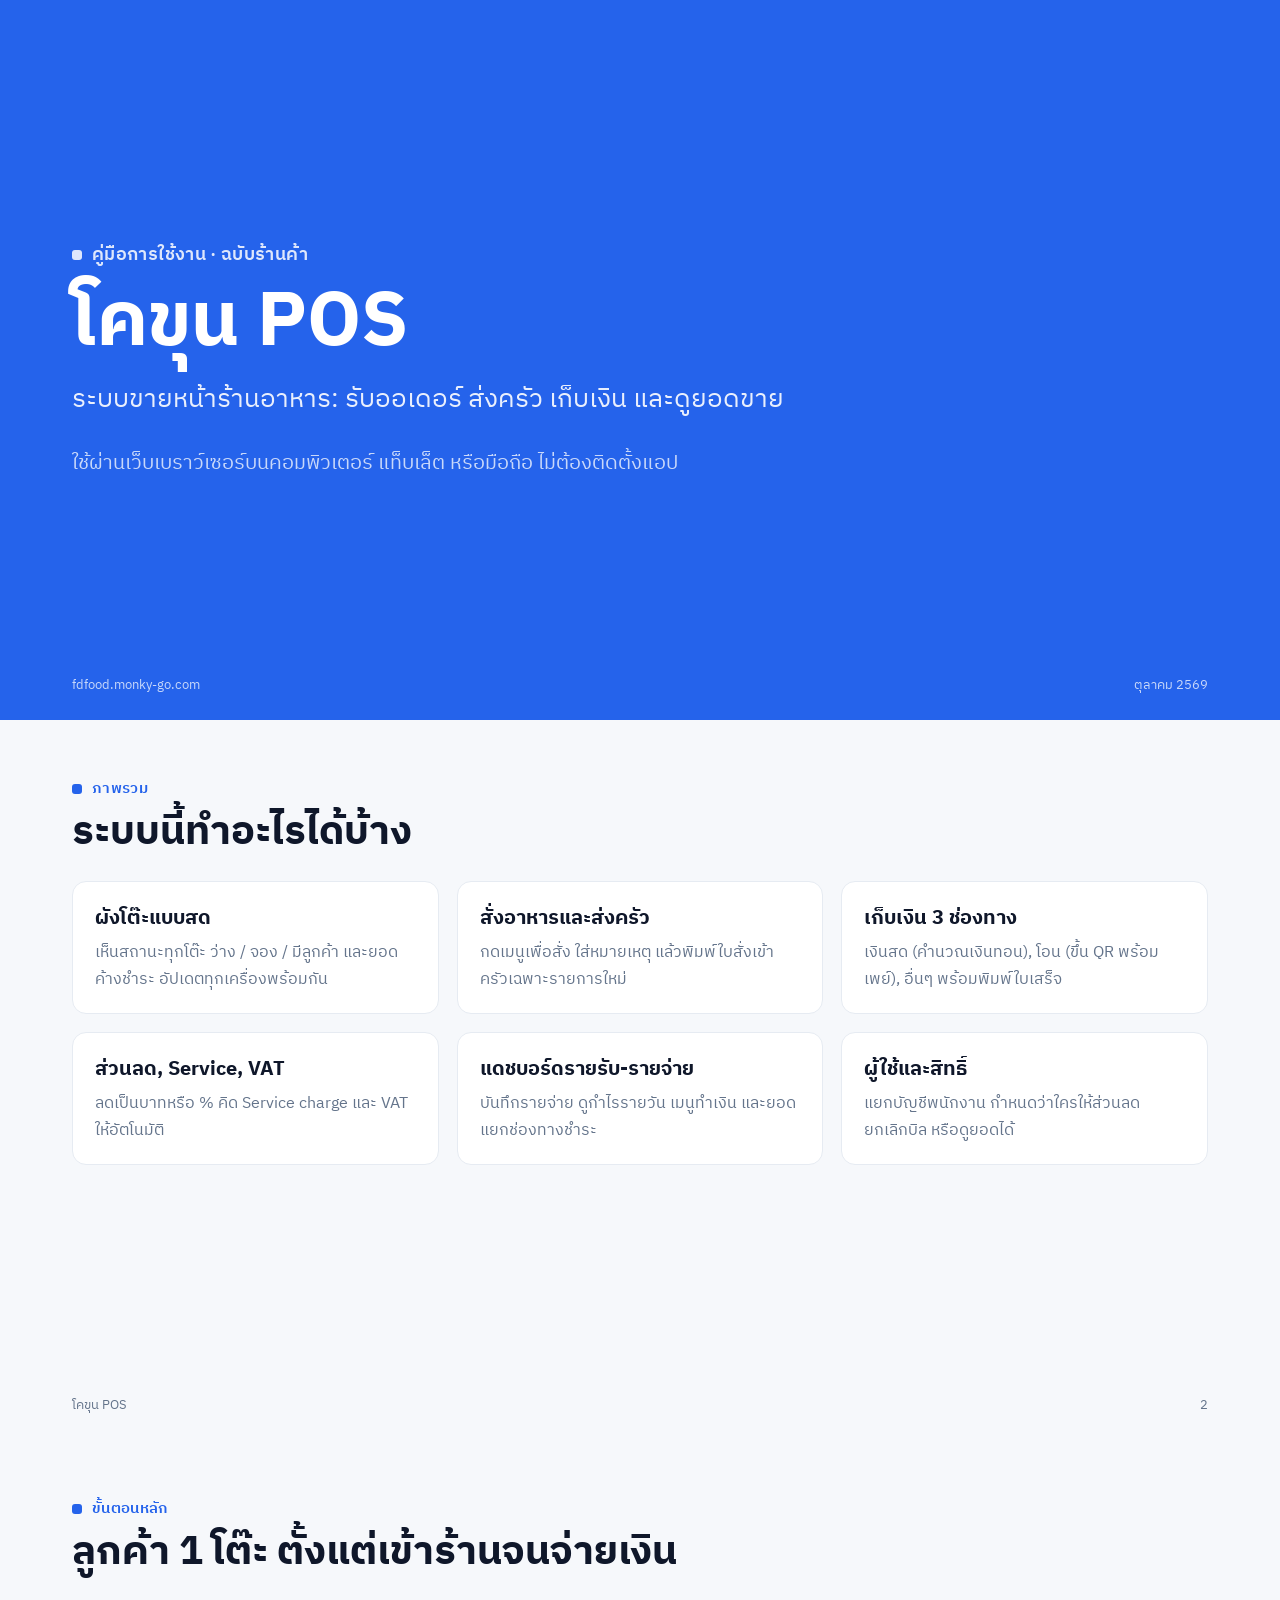
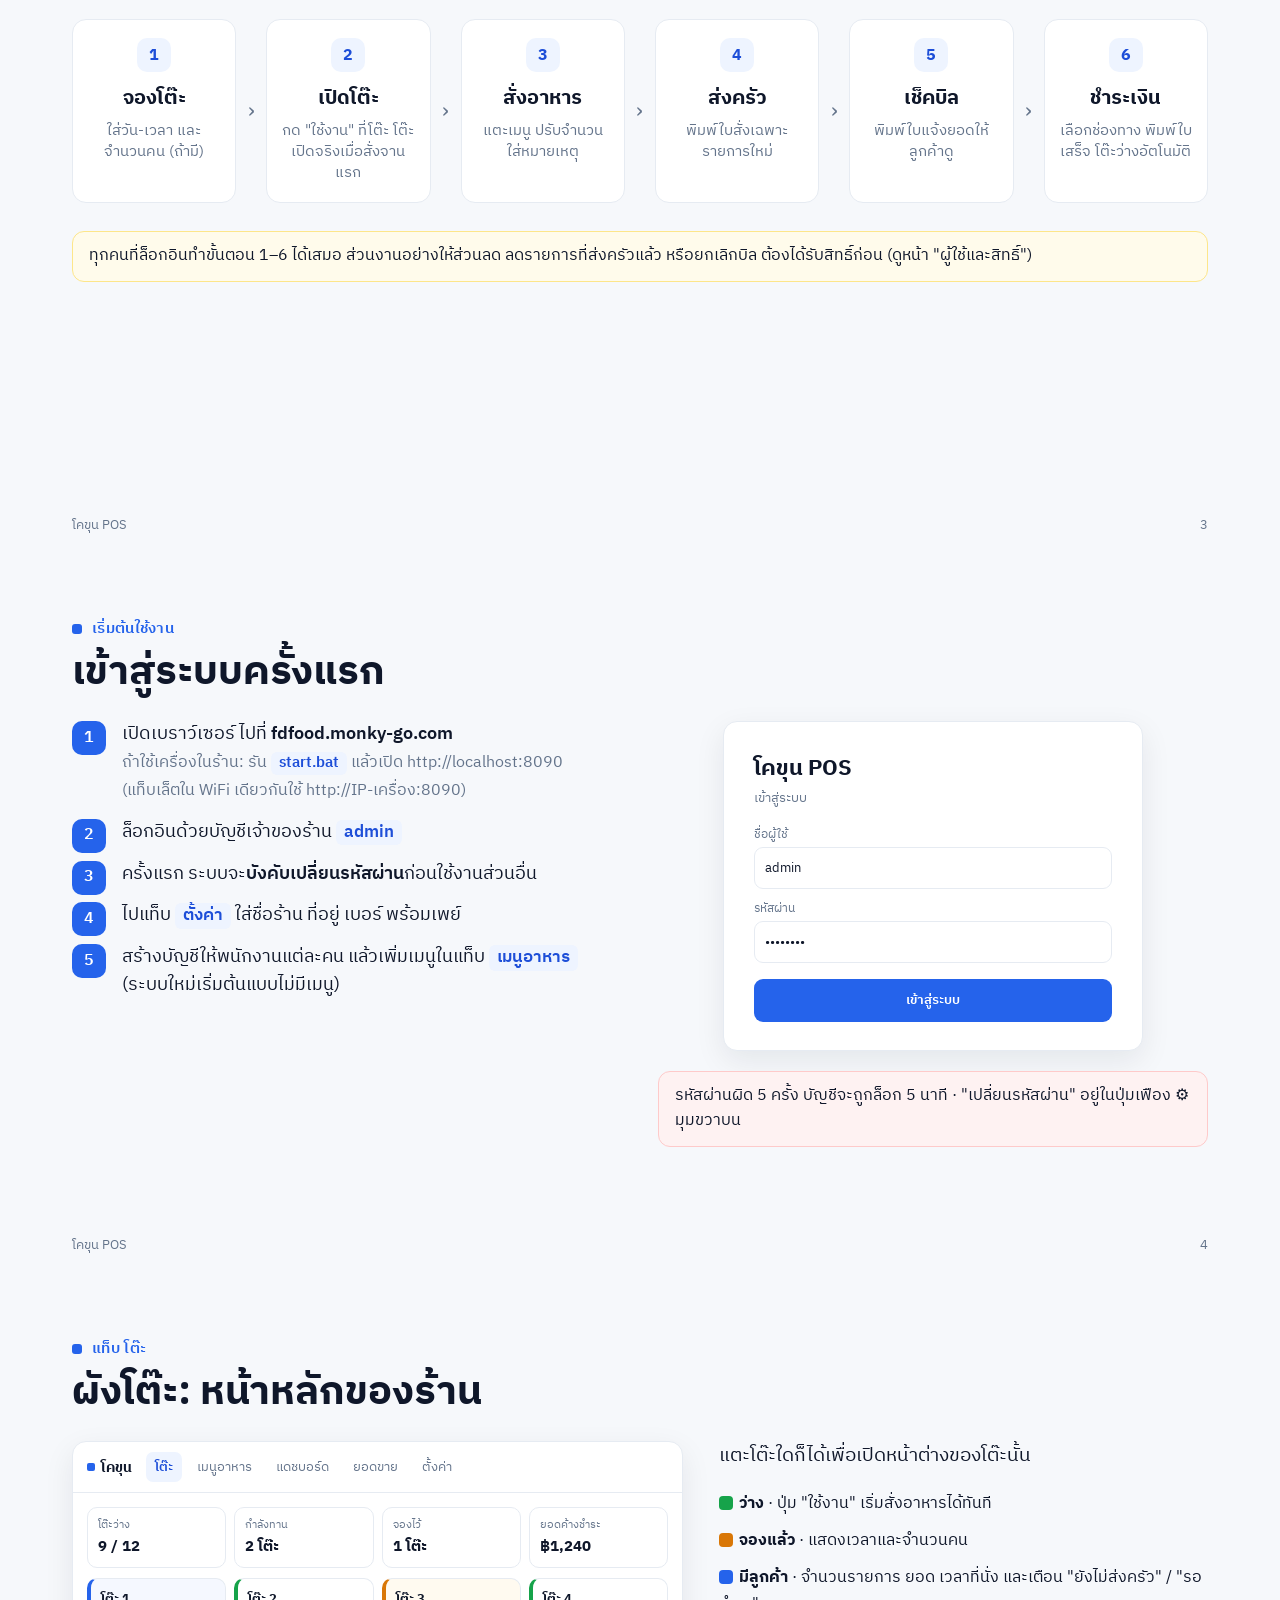
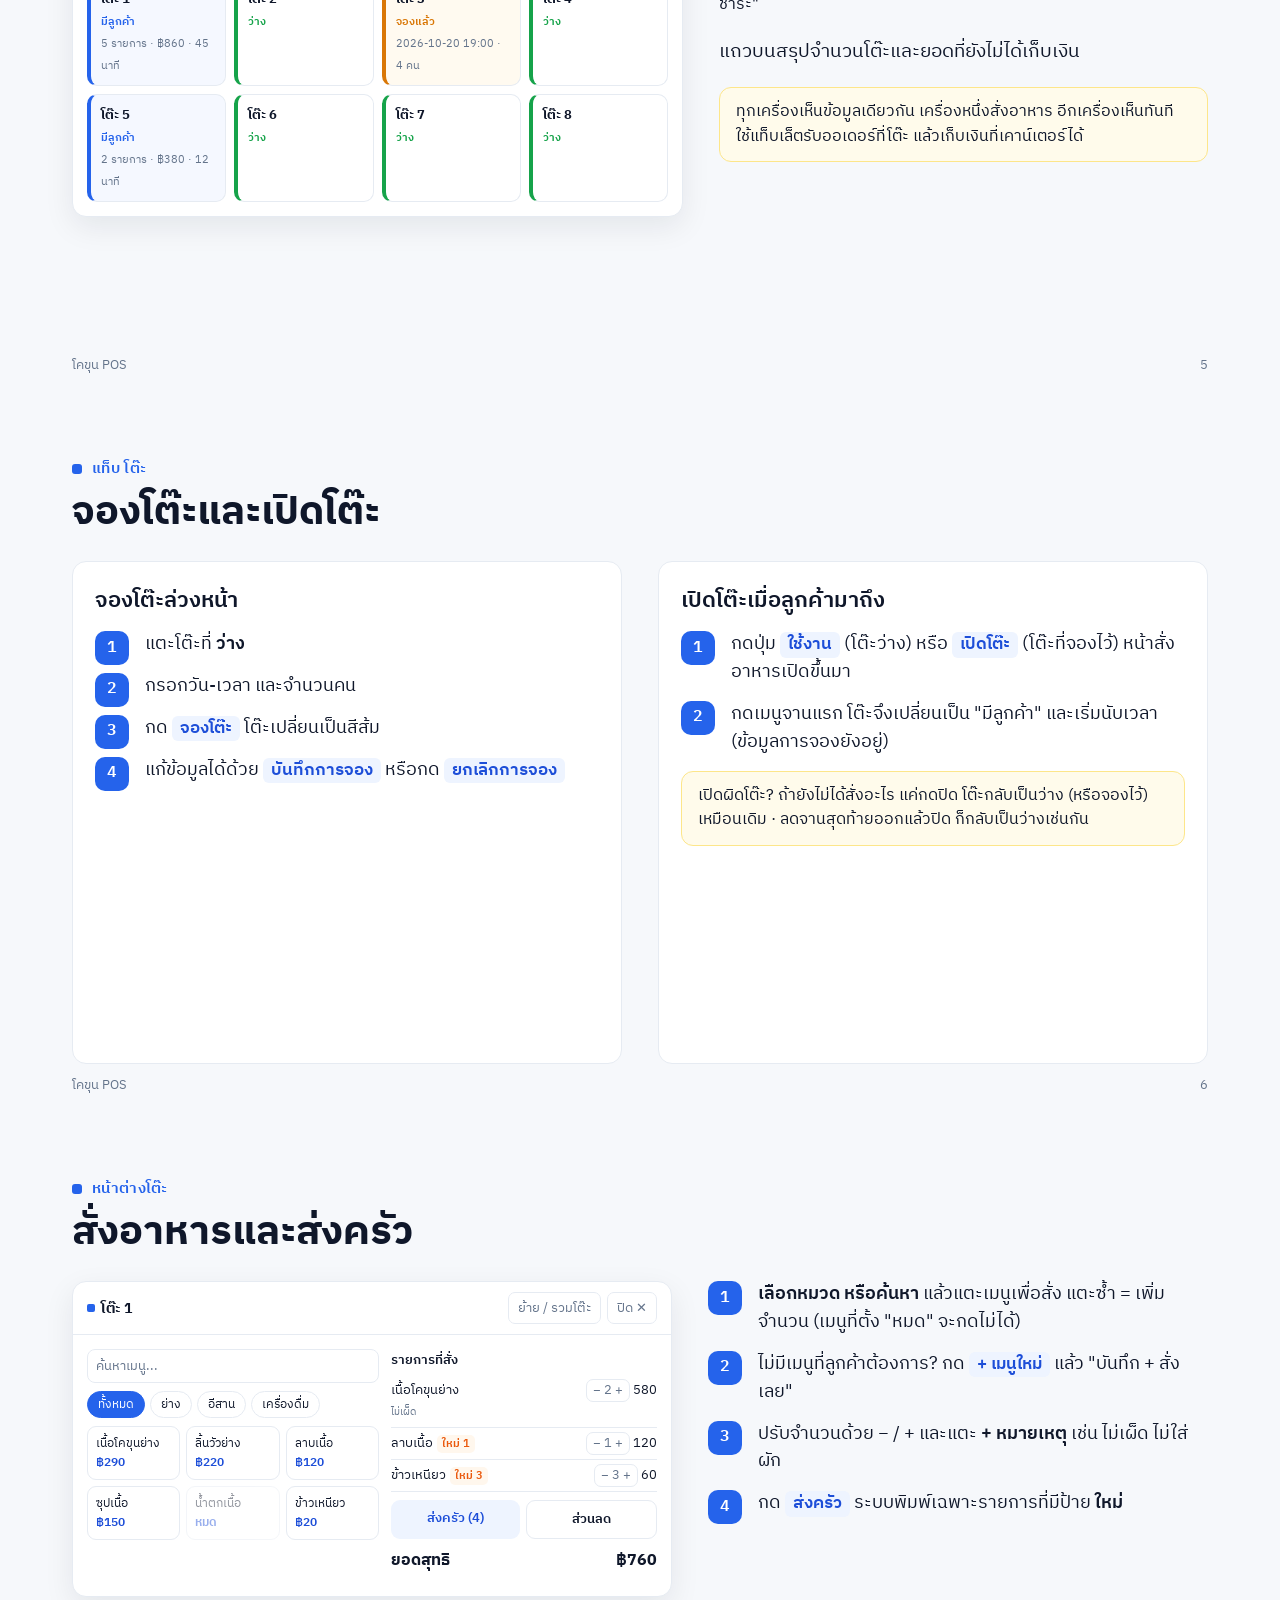
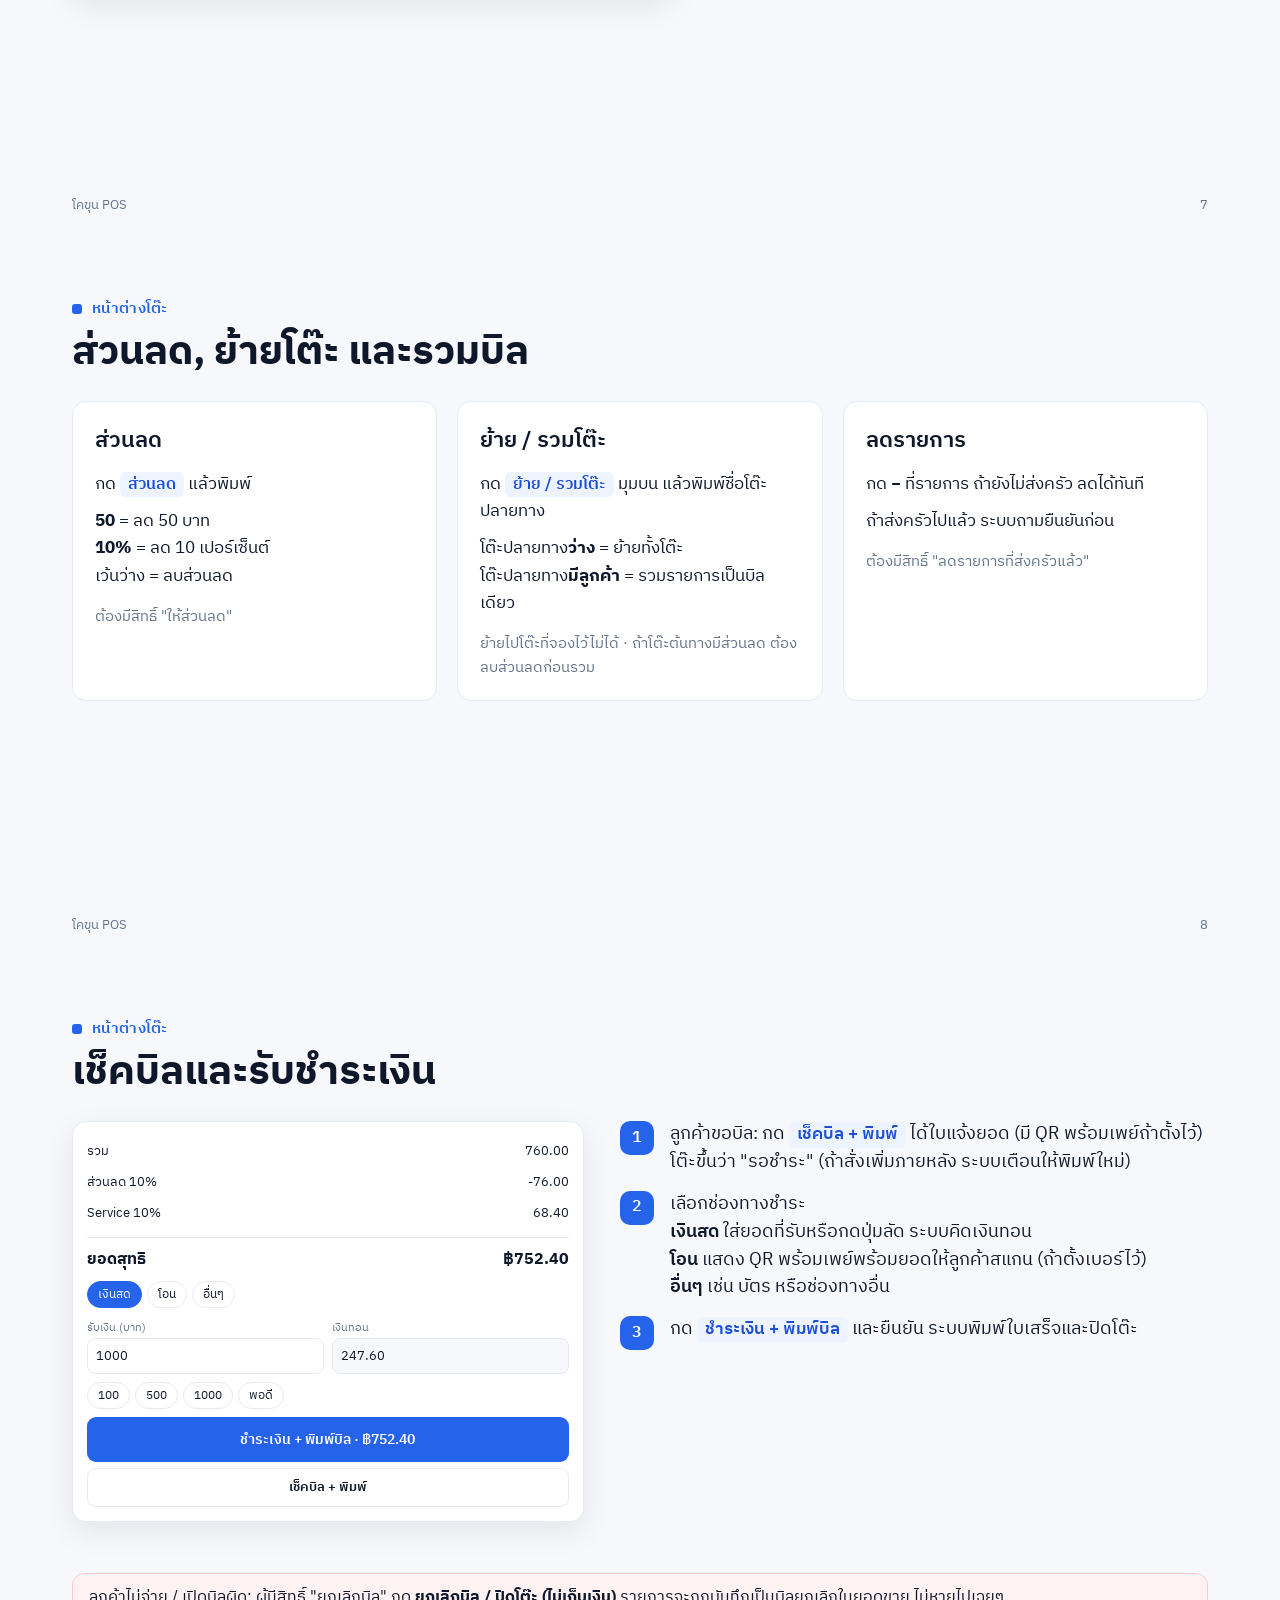
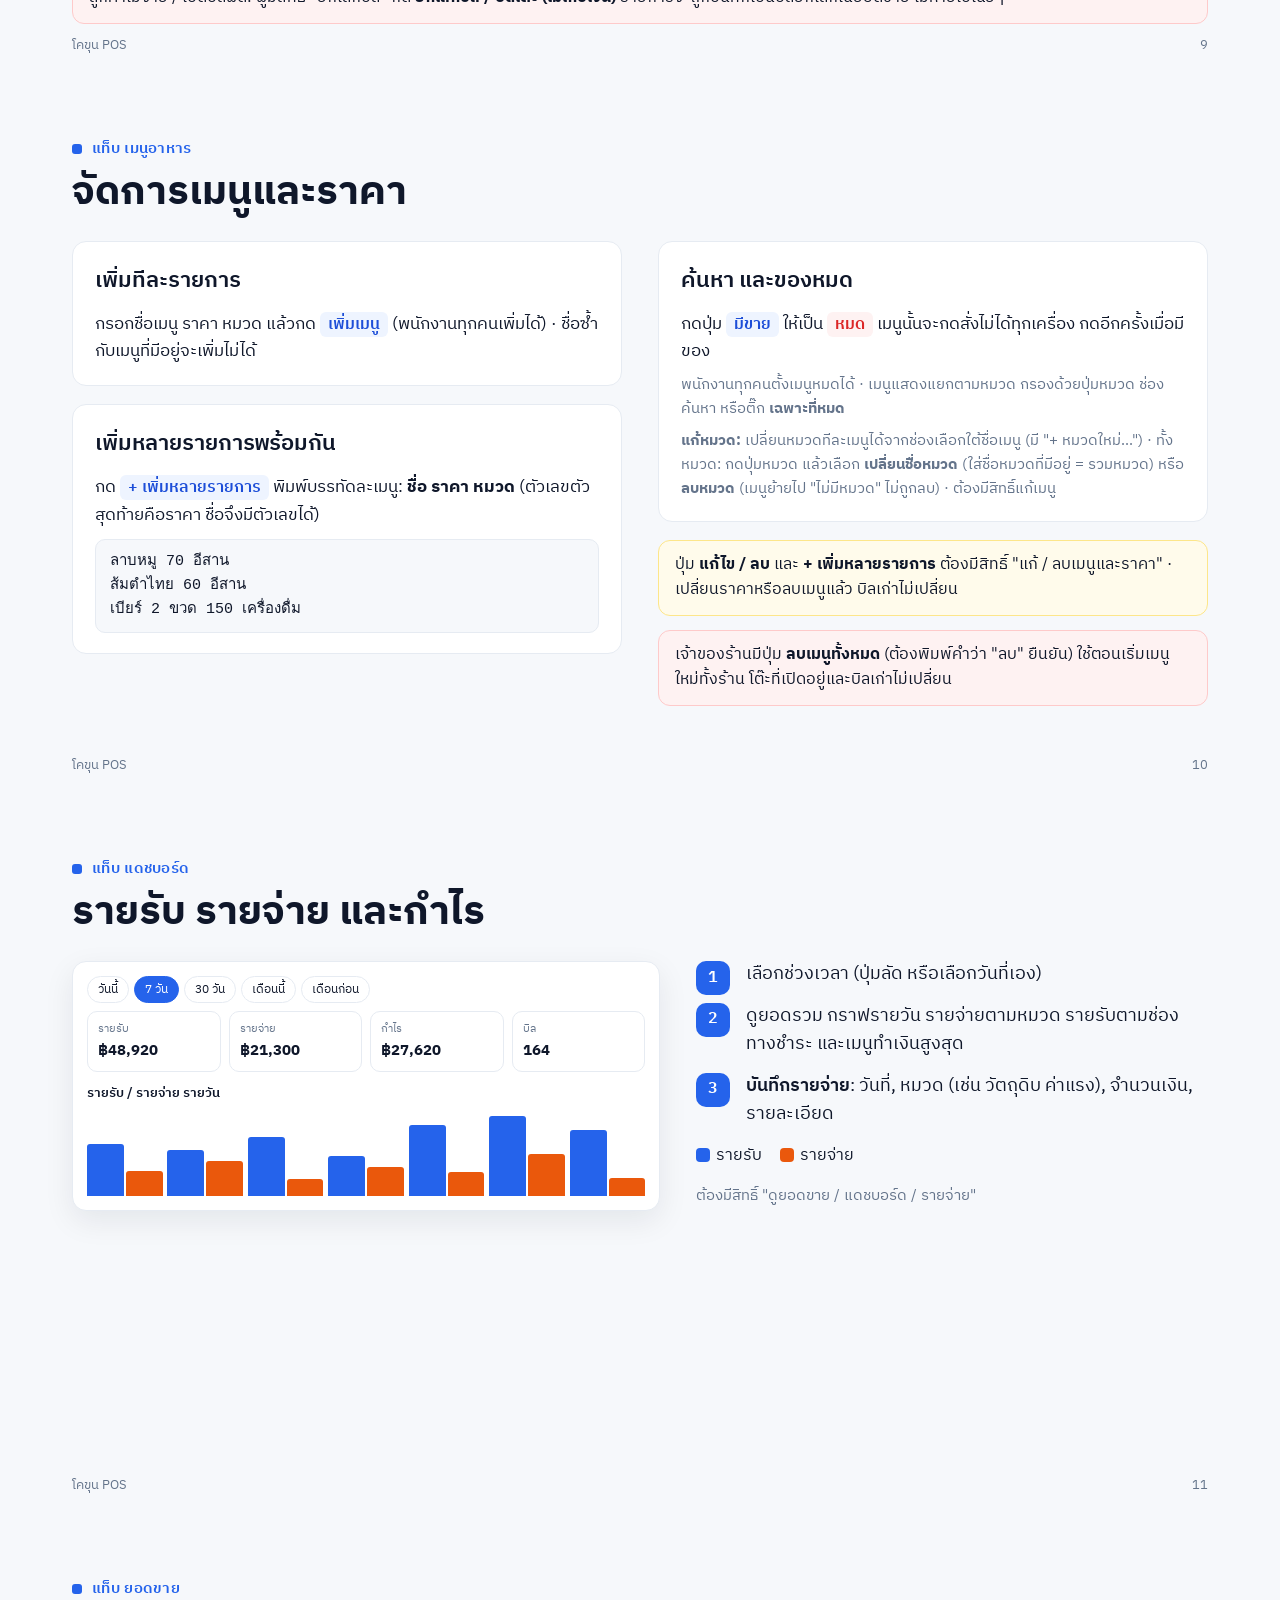
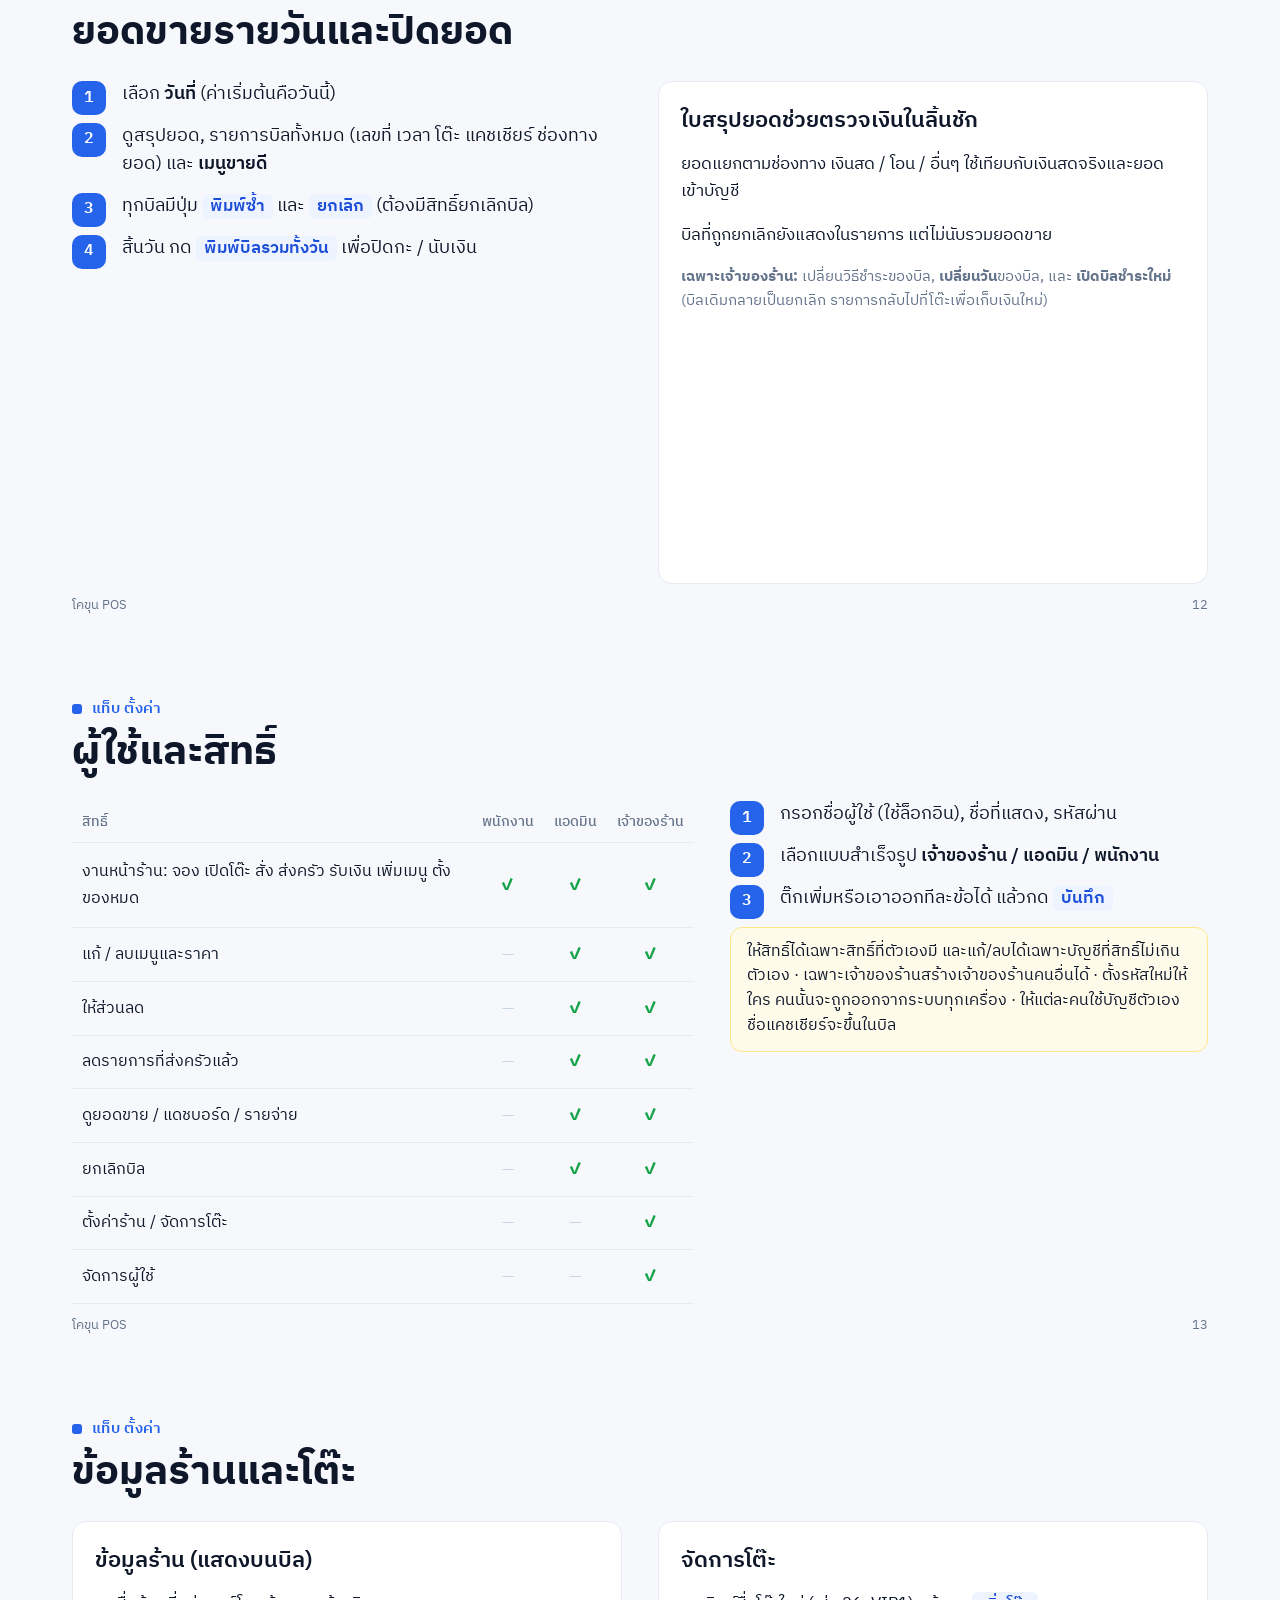
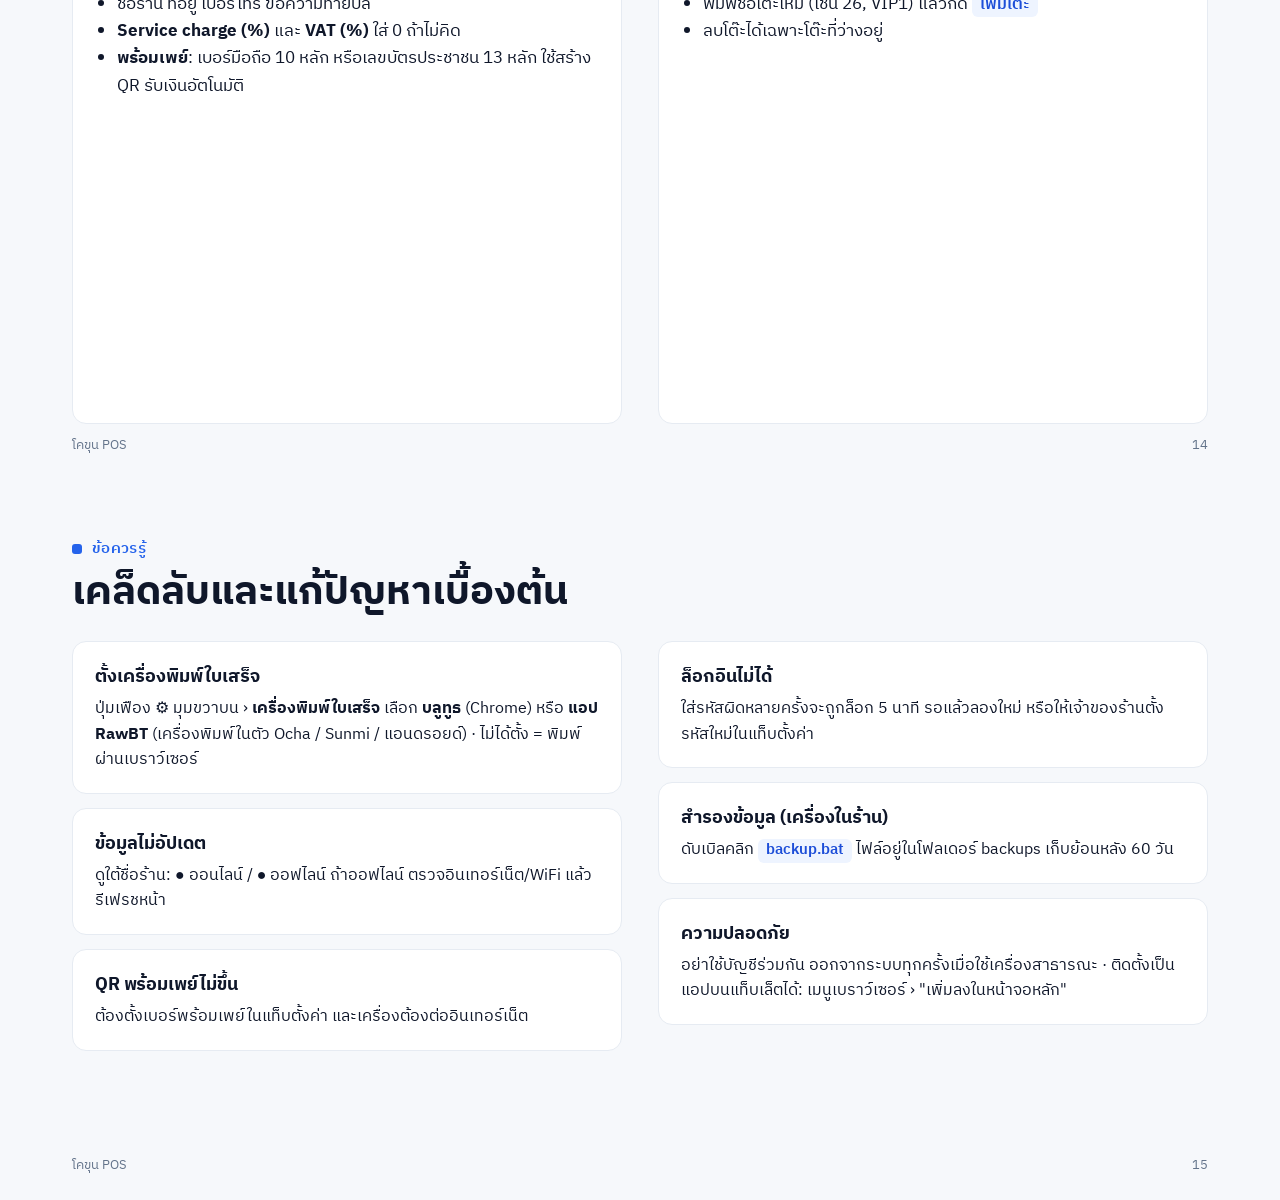
==== docs/slides.html @ 688d8368 "Manual: table opens on first dish, 3 payment methods, owner bill actions, printer panel Co-Authored-" ====
<!doctype html>
<html lang="th">
<head>
<meta charset="utf-8">
<title>โคขุน POS คู่มือ</title>
<link href="https://fonts.googleapis.com/css2?family=IBM+Plex+Sans+Thai:wght@400;500;600;700&display=swap" rel="stylesheet">
<style>
@page { size: 1280px 720px; margin: 0; }
:root {
  --bg: #f6f8fb; --card: #fff; --ink: #0f172a; --muted: #64748b; --line: #e6ebf2;
  --brand: #2563eb; --brand-ink: #1d4ed8; --brand-soft: #eef4ff;
  --free: #16a34a; --busy: #2563eb; --resv: #d97706; --danger: #dc2626; --exp: #ea580c;
}
* { box-sizing: border-box; }
html, body { margin: 0; background: var(--bg); color: var(--ink); font-family: "IBM Plex Sans Thai", "Leelawadee UI", Tahoma, sans-serif; -webkit-print-color-adjust: exact; print-color-adjust: exact; }
.s { width: 1280px; height: 720px; padding: 56px 72px; position: relative; overflow: hidden; page-break-after: always; background: var(--bg); display: flex; flex-direction: column; }
.s:last-child { page-break-after: auto; }
.kick { font-size: 15px; font-weight: 600; color: var(--brand); letter-spacing: .02em; margin-bottom: 6px; display: flex; align-items: center; gap: 10px; }
.kick::before { content: ""; width: 10px; height: 10px; border-radius: 3px; background: var(--brand); }
h1 { font-size: 40px; line-height: 1.25; margin: 0 0 24px; font-weight: 700; }
h2 { font-size: 22px; margin: 0 0 12px; font-weight: 600; }
p, li { font-size: 19px; line-height: 1.6; }
.muted { color: var(--muted); }
.foot { position: absolute; left: 72px; right: 72px; bottom: 24px; display: flex; justify-content: space-between; font-size: 13px; color: var(--muted); }
.grid2 { display: grid; grid-template-columns: 1fr 1fr; gap: 36px; flex: 1; min-height: 0; }
.grid3 { display: grid; grid-template-columns: repeat(3, 1fr); gap: 20px; }
.card { background: var(--card); border: 1px solid var(--line); border-radius: 14px; padding: 20px 22px; }
ol.steps { list-style: none; padding: 0; margin: 0; counter-reset: s; }
ol.steps li { counter-increment: s; position: relative; padding-left: 50px; margin-bottom: 14px; font-size: 18px; line-height: 1.55; }
ol.steps li::before { content: counter(s); position: absolute; left: 0; top: 0; width: 34px; height: 34px; border-radius: 10px; background: var(--brand); color: #fff; font-weight: 600; display: grid; place-items: center; font-size: 16px; }
ol.steps b { font-weight: 600; }
.k { display: inline-block; background: var(--brand-soft); color: var(--brand-ink); border-radius: 6px; padding: 0 8px; font-weight: 600; font-size: .92em; }
.note { background: #fffbeb; border: 1px solid #fde68a; border-radius: 12px; padding: 12px 16px; font-size: 16px; line-height: 1.55; }
.warn { background: #fef2f2; border-color: #fecaca; }

/* mock UI */
.mock { background: var(--card); border: 1px solid var(--line); border-radius: 14px; box-shadow: 0 10px 30px rgba(15,23,42,.08); overflow: hidden; font-size: 13px; }
.mbar { display: flex; align-items: center; gap: 6px; padding: 10px 14px; border-bottom: 1px solid var(--line); }
.mbar b { font-size: 14px; margin-right: 8px; display: flex; align-items: center; gap: 6px; }
.mbar b::before { content: ""; width: 8px; height: 8px; border-radius: 2px; background: var(--brand); }
.mbar span { padding: 4px 9px; border-radius: 7px; color: var(--muted); }
.mbar span.on { background: var(--brand-soft); color: var(--brand-ink); font-weight: 600; }
.mbody { padding: 14px; }
.stats { display: grid; grid-template-columns: repeat(4, 1fr); gap: 8px; margin-bottom: 10px; }
.stat { border: 1px solid var(--line); border-radius: 10px; padding: 8px 10px; }
.stat i { display: block; font-style: normal; color: var(--muted); font-size: 11px; }
.stat b { font-size: 15px; }
.tbls { display: grid; grid-template-columns: repeat(4, 1fr); gap: 8px; }
.tbl { border-radius: 10px; padding: 9px 10px; border: 1px solid var(--line); border-left: 4px solid var(--free); background: #fff; }
.tbl b { display: block; font-size: 13px; }
.tbl small { color: var(--muted); font-size: 11px; }
.tbl .st { font-size: 11px; font-weight: 600; color: var(--free); }
.tbl.busy { border-left-color: var(--busy); background: #f5f8ff; } .tbl.busy .st { color: var(--busy); }
.tbl.resv { border-left-color: var(--resv); background: #fffaf0; } .tbl.resv .st { color: var(--resv); }
.chips { display: flex; gap: 5px; flex-wrap: wrap; margin-bottom: 8px; }
.chip { border: 1px solid var(--line); border-radius: 99px; padding: 3px 10px; font-size: 12px; background: #fff; }
.chip.on { background: var(--brand); color: #fff; border-color: var(--brand); }
.mgrid { display: grid; grid-template-columns: repeat(3, 1fr); gap: 6px; }
.mi { border: 1px solid var(--line); border-radius: 9px; padding: 7px 8px; font-size: 12px; }
.mi span { display: block; color: var(--brand-ink); font-weight: 600; }
.mi.out { opacity: .45; }
.row { display: flex; justify-content: space-between; padding: 5px 0; border-bottom: 1px solid var(--line); font-size: 12.5px; }
.tag { background: #fff7ed; color: var(--exp); border-radius: 5px; padding: 0 5px; font-size: 10.5px; margin-left: 4px; font-weight: 600; }
.qty { border: 1px solid var(--line); border-radius: 7px; padding: 0 6px; color: var(--muted); }
.tot { display: flex; justify-content: space-between; font-weight: 700; font-size: 16px; margin: 8px 0; }
.btnm { border-radius: 9px; padding: 8px 10px; text-align: center; font-weight: 600; font-size: 12.5px; background: var(--brand-soft); color: var(--brand-ink); }
.btnm.brand { background: var(--brand); color: #fff; }
.btnm.danger { background: #fef2f2; color: var(--danger); }
.grid2 > .mock { align-self: start; }
.callout { position: absolute; background: var(--ink); color: #fff; font-size: 13px; font-weight: 600; border-radius: 99px; width: 26px; height: 26px; display: grid; place-items: center; box-shadow: 0 0 0 3px #fff; }
.legend { display: flex; gap: 18px; font-size: 16px; margin-top: 14px; }
.legend i { display: inline-block; width: 14px; height: 14px; border-radius: 4px; margin-right: 6px; vertical-align: -2px; }

table.t { width: 100%; border-collapse: collapse; font-size: 16px; }
table.t th, table.t td { text-align: left; padding: 9px 10px; border-bottom: 1px solid var(--line); }
table.t th.c { white-space: nowrap; }
table.t th { color: var(--muted); font-weight: 500; font-size: 14px; }
table.t td.c, table.t th.c { text-align: center; }
.y { color: var(--free); font-weight: 700; } .n { color: #cbd5e1; }

/* cover */
.cover { background: var(--brand); color: #fff; justify-content: center; }
.cover h1 { font-size: 76px; margin: 0 0 8px; }
.cover p { font-size: 26px; opacity: .9; margin: 0; }
.cover .kick { color: #fff; opacity: .85; font-size: 18px; } .cover .kick::before { background: #fff; }
.cover .foot { color: rgba(255,255,255,.75); }
.flow { display: flex; align-items: stretch; gap: 0; margin-top: 18px; }
.flow .f { flex: 1; background: var(--card); border: 1px solid var(--line); border-radius: 14px; padding: 18px 14px; text-align: center; position: relative; }
.flow .f b { display: block; font-size: 20px; margin-bottom: 6px; }
.flow .f span { font-size: 14.5px; color: var(--muted); line-height: 1.45; display: block; }
.flow .f .n2 { width: 34px; height: 34px; border-radius: 10px; background: var(--brand-soft); color: var(--brand-ink); font-weight: 700; display: grid; place-items: center; margin: 0 auto 10px; }
.flow .arr { width: 30px; display: grid; place-items: center; color: var(--muted); font-size: 22px; }
.feat b { display: block; font-size: 20px; margin-bottom: 4px; }
.feat span { font-size: 16px; color: var(--muted); line-height: 1.5; }
.bars { display: flex; align-items: flex-end; gap: 5px; height: 90px; padding-top: 6px; }
.bars div { flex: 1; display: flex; gap: 2px; align-items: flex-end; height: 100%; }
.bars i { flex: 1; background: var(--brand); border-radius: 3px 3px 0 0; }
.bars i + i { background: var(--exp); }
</style>
</head>
<body>

<!-- 1 cover -->
<section class="s cover">
  <div class="kick">คู่มือการใช้งาน · ฉบับร้านค้า</div>
  <h1>โคขุน POS</h1>
  <p>ระบบขายหน้าร้านอาหาร: รับออเดอร์ ส่งครัว เก็บเงิน และดูยอดขาย</p>
  <p style="font-size:20px;margin-top:28px;opacity:.75">ใช้ผ่านเว็บเบราว์เซอร์บนคอมพิวเตอร์ แท็บเล็ต หรือมือถือ ไม่ต้องติดตั้งแอป</p>
  <div class="foot"><span>fdfood.monky-go.com</span><span>ตุลาคม 2569</span></div>
</section>

<!-- 2 overview -->
<section class="s">
  <div class="kick">ภาพรวม</div>
  <h1>ระบบนี้ทำอะไรได้บ้าง</h1>
  <div class="grid3" style="gap:18px">
    <div class="card feat"><b>ผังโต๊ะแบบสด</b><span>เห็นสถานะทุกโต๊ะ ว่าง / จอง / มีลูกค้า และยอดค้างชำระ อัปเดตทุกเครื่องพร้อมกัน</span></div>
    <div class="card feat"><b>สั่งอาหารและส่งครัว</b><span>กดเมนูเพื่อสั่ง ใส่หมายเหตุ แล้วพิมพ์ใบสั่งเข้าครัวเฉพาะรายการใหม่</span></div>
    <div class="card feat"><b>เก็บเงิน 3 ช่องทาง</b><span>เงินสด (คำนวณเงินทอน), โอน (ขึ้น QR พร้อมเพย์), อื่นๆ พร้อมพิมพ์ใบเสร็จ</span></div>
    <div class="card feat"><b>ส่วนลด, Service, VAT</b><span>ลดเป็นบาทหรือ % คิด Service charge และ VAT ให้อัตโนมัติ</span></div>
    <div class="card feat"><b>แดชบอร์ดรายรับ-รายจ่าย</b><span>บันทึกรายจ่าย ดูกำไรรายวัน เมนูทำเงิน และยอดแยกช่องทางชำระ</span></div>
    <div class="card feat"><b>ผู้ใช้และสิทธิ์</b><span>แยกบัญชีพนักงาน กำหนดว่าใครให้ส่วนลด ยกเลิกบิล หรือดูยอดได้</span></div>
  </div>
  <div class="foot"><span>โคขุน POS</span><span>2</span></div>
</section>

<!-- 3 flow -->
<section class="s">
  <div class="kick">ขั้นตอนหลัก</div>
  <h1>ลูกค้า 1 โต๊ะ ตั้งแต่เข้าร้านจนจ่ายเงิน</h1>
  <div class="flow">
    <div class="f"><div class="n2">1</div><b>จองโต๊ะ</b><span>ใส่วัน-เวลา และจำนวนคน (ถ้ามี)</span></div>
    <div class="arr">›</div>
    <div class="f"><div class="n2">2</div><b>เปิดโต๊ะ</b><span>กด "ใช้งาน" ที่โต๊ะ โต๊ะเปิดจริงเมื่อสั่งจานแรก</span></div>
    <div class="arr">›</div>
    <div class="f"><div class="n2">3</div><b>สั่งอาหาร</b><span>แตะเมนู ปรับจำนวน ใส่หมายเหตุ</span></div>
    <div class="arr">›</div>
    <div class="f"><div class="n2">4</div><b>ส่งครัว</b><span>พิมพ์ใบสั่งเฉพาะรายการใหม่</span></div>
    <div class="arr">›</div>
    <div class="f"><div class="n2">5</div><b>เช็คบิล</b><span>พิมพ์ใบแจ้งยอดให้ลูกค้าดู</span></div>
    <div class="arr">›</div>
    <div class="f"><div class="n2">6</div><b>ชำระเงิน</b><span>เลือกช่องทาง พิมพ์ใบเสร็จ โต๊ะว่างอัตโนมัติ</span></div>
  </div>
  <div class="note" style="margin-top:28px">ทุกคนที่ล็อกอินทำขั้นตอน 1–6 ได้เสมอ ส่วนงานอย่างให้ส่วนลด ลดรายการที่ส่งครัวแล้ว หรือยกเลิกบิล ต้องได้รับสิทธิ์ก่อน (ดูหน้า "ผู้ใช้และสิทธิ์")</div>
  <div class="foot"><span>โคขุน POS</span><span>3</span></div>
</section>

<!-- 4 getting started -->
<section class="s">
  <div class="kick">เริ่มต้นใช้งาน</div>
  <h1>เข้าสู่ระบบครั้งแรก</h1>
  <div class="grid2">
    <ol class="steps">
      <li>เปิดเบราว์เซอร์ ไปที่ <b>fdfood.monky-go.com</b><br><span class="muted" style="font-size:16px">ถ้าใช้เครื่องในร้าน: รัน <span class="k">start.bat</span> แล้วเปิด http://localhost:8090 (แท็บเล็ตใน WiFi เดียวกันใช้ http://IP-เครื่อง:8090)</span></li>
      <li>ล็อกอินด้วยบัญชีเจ้าของร้าน <span class="k">admin</span></li>
      <li>ครั้งแรก ระบบจะ<b>บังคับเปลี่ยนรหัสผ่าน</b>ก่อนใช้งานส่วนอื่น</li>
      <li>ไปแท็บ <span class="k">ตั้งค่า</span> ใส่ชื่อร้าน ที่อยู่ เบอร์ พร้อมเพย์</li>
      <li>สร้างบัญชีให้พนักงานแต่ละคน แล้วเพิ่มเมนูในแท็บ <span class="k">เมนูอาหาร</span> (ระบบใหม่เริ่มต้นแบบไม่มีเมนู)</li>
    </ol>
    <div>
      <div class="mock" style="max-width:420px;margin:0 auto">
        <div class="mbody" style="padding:28px 30px">
          <div style="font-size:22px;font-weight:700">โคขุน POS</div>
          <div class="muted" style="margin-bottom:16px">เข้าสู่ระบบ</div>
          <div class="muted" style="font-size:12px">ชื่อผู้ใช้</div>
          <div style="border:1px solid var(--line);border-radius:9px;padding:9px 10px;margin:3px 0 10px">admin</div>
          <div class="muted" style="font-size:12px">รหัสผ่าน</div>
          <div style="border:1px solid var(--line);border-radius:9px;padding:9px 10px;margin:3px 0 16px">••••••••</div>
          <div class="btnm brand" style="padding:11px">เข้าสู่ระบบ</div>
        </div>
      </div>
      <div class="note warn" style="margin-top:20px">รหัสผ่านผิด 5 ครั้ง บัญชีจะถูกล็อก 5 นาที · "เปลี่ยนรหัสผ่าน" อยู่ในปุ่มเฟือง ⚙ มุมขวาบน</div>
    </div>
  </div>
  <div class="foot"><span>โคขุน POS</span><span>4</span></div>
</section>

<!-- 5 tables -->
<section class="s">
  <div class="kick">แท็บ โต๊ะ</div>
  <h1>ผังโต๊ะ: หน้าหลักของร้าน</h1>
  <div class="grid2" style="grid-template-columns:1.25fr 1fr">
    <div class="mock">
      <div class="mbar"><b>โคขุน</b><span class="on">โต๊ะ</span><span>เมนูอาหาร</span><span>แดชบอร์ด</span><span>ยอดขาย</span><span>ตั้งค่า</span></div>
      <div class="mbody">
        <div class="stats">
          <div class="stat"><i>โต๊ะว่าง</i><b>9 / 12</b></div>
          <div class="stat"><i>กำลังทาน</i><b>2 โต๊ะ</b></div>
          <div class="stat"><i>จองไว้</i><b>1 โต๊ะ</b></div>
          <div class="stat"><i>ยอดค้างชำระ</i><b>฿1,240</b></div>
        </div>
        <div class="tbls">
          <div class="tbl busy"><b>โต๊ะ 1</b><span class="st">มีลูกค้า</span><br><small>5 รายการ · ฿860 · 45 นาที</small></div>
          <div class="tbl"><b>โต๊ะ 2</b><span class="st">ว่าง</span></div>
          <div class="tbl resv"><b>โต๊ะ 3</b><span class="st">จองแล้ว</span><br><small>2026-10-20 19:00 · 4 คน</small></div>
          <div class="tbl"><b>โต๊ะ 4</b><span class="st">ว่าง</span></div>
          <div class="tbl busy"><b>โต๊ะ 5</b><span class="st">มีลูกค้า</span><br><small>2 รายการ · ฿380 · 12 นาที</small></div>
          <div class="tbl"><b>โต๊ะ 6</b><span class="st">ว่าง</span></div>
          <div class="tbl"><b>โต๊ะ 7</b><span class="st">ว่าง</span></div>
          <div class="tbl"><b>โต๊ะ 8</b><span class="st">ว่าง</span></div>
        </div>
      </div>
    </div>
    <div>
      <p style="margin-top:0">แตะโต๊ะใดก็ได้เพื่อเปิดหน้าต่างของโต๊ะนั้น</p>
      <div class="legend" style="flex-direction:column;gap:10px">
        <span><i style="background:var(--free)"></i><b>ว่าง</b> · ปุ่ม "ใช้งาน" เริ่มสั่งอาหารได้ทันที</span>
        <span><i style="background:var(--resv)"></i><b>จองแล้ว</b> · แสดงเวลาและจำนวนคน</span>
        <span><i style="background:var(--busy)"></i><b>มีลูกค้า</b> · จำนวนรายการ ยอด เวลาที่นั่ง และเตือน "ยังไม่ส่งครัว" / "รอชำระ"</span>
      </div>
      <p>แถวบนสรุปจำนวนโต๊ะและยอดที่ยังไม่ได้เก็บเงิน</p>
      <div class="note">ทุกเครื่องเห็นข้อมูลเดียวกัน เครื่องหนึ่งสั่งอาหาร อีกเครื่องเห็นทันที ใช้แท็บเล็ตรับออเดอร์ที่โต๊ะ แล้วเก็บเงินที่เคาน์เตอร์ได้</div>
    </div>
  </div>
  <div class="foot"><span>โคขุน POS</span><span>5</span></div>
</section>

<!-- 6 reserve/open -->
<section class="s">
  <div class="kick">แท็บ โต๊ะ</div>
  <h1>จองโต๊ะและเปิดโต๊ะ</h1>
  <div class="grid2">
    <div class="card">
      <h2>จองโต๊ะล่วงหน้า</h2>
      <ol class="steps">
        <li>แตะโต๊ะที่ <b>ว่าง</b></li>
        <li>กรอกวัน-เวลา และจำนวนคน</li>
        <li>กด <span class="k">จองโต๊ะ</span> โต๊ะเปลี่ยนเป็นสีส้ม</li>
        <li>แก้ข้อมูลได้ด้วย <span class="k">บันทึกการจอง</span> หรือกด <span class="k">ยกเลิกการจอง</span></li>
      </ol>
    </div>
    <div class="card">
      <h2>เปิดโต๊ะเมื่อลูกค้ามาถึง</h2>
      <ol class="steps">
        <li>กดปุ่ม <span class="k">ใช้งาน</span> (โต๊ะว่าง) หรือ <span class="k">เปิดโต๊ะ</span> (โต๊ะที่จองไว้) หน้าสั่งอาหารเปิดขึ้นมา</li>
        <li>กดเมนูจานแรก โต๊ะจึงเปลี่ยนเป็น "มีลูกค้า" และเริ่มนับเวลา (ข้อมูลการจองยังอยู่)</li>
      </ol>
      <div class="note" style="margin-top:6px">เปิดผิดโต๊ะ? ถ้ายังไม่ได้สั่งอะไร แค่กดปิด โต๊ะกลับเป็นว่าง (หรือจองไว้) เหมือนเดิม · ลดจานสุดท้ายออกแล้วปิด ก็กลับเป็นว่างเช่นกัน</div>
    </div>
  </div>
  <div class="foot"><span>โคขุน POS</span><span>6</span></div>
</section>

<!-- 7 ordering -->
<section class="s">
  <div class="kick">หน้าต่างโต๊ะ</div>
  <h1>สั่งอาหารและส่งครัว</h1>
  <div class="grid2" style="grid-template-columns:1.2fr 1fr">
    <div class="mock" style="position:relative">
      <div class="mbar"><b>โต๊ะ 1</b><span style="margin-left:auto;border:1px solid var(--line)">ย้าย / รวมโต๊ะ</span><span style="border:1px solid var(--line)">ปิด ✕</span></div>
      <div class="mbody" style="display:grid;grid-template-columns:1.1fr 1fr;gap:12px">
        <div>
          <div style="border:1px solid var(--line);border-radius:8px;padding:5px 8px;color:var(--muted);margin-bottom:8px">ค้นหาเมนู...</div>
          <div class="chips"><span class="chip on">ทั้งหมด</span><span class="chip">ย่าง</span><span class="chip">อีสาน</span><span class="chip">เครื่องดื่ม</span></div>
          <div class="mgrid">
            <div class="mi">เนื้อโคขุนย่าง<span>฿290</span></div>
            <div class="mi">ลิ้นวัวย่าง<span>฿220</span></div>
            <div class="mi">ลาบเนื้อ<span>฿120</span></div>
            <div class="mi">ซุปเนื้อ<span>฿150</span></div>
            <div class="mi out">น้ำตกเนื้อ<span>หมด</span></div>
            <div class="mi">ข้าวเหนียว<span>฿20</span></div>
          </div>
        </div>
        <div>
          <div style="font-weight:600;margin-bottom:4px">รายการที่สั่ง</div>
          <div class="row"><span>เนื้อโคขุนย่าง<br><small class="muted">ไม่เผ็ด</small></span><span><span class="qty">− 2 +</span> 580</span></div>
          <div class="row"><span>ลาบเนื้อ<span class="tag">ใหม่ 1</span></span><span><span class="qty">− 1 +</span> 120</span></div>
          <div class="row"><span>ข้าวเหนียว<span class="tag">ใหม่ 3</span></span><span><span class="qty">− 3 +</span> 60</span></div>
          <div style="display:flex;gap:6px;margin-top:8px"><div class="btnm" style="flex:1">ส่งครัว (4)</div><div class="btnm" style="flex:1;background:#fff;border:1px solid var(--line);color:var(--ink)">ส่วนลด</div></div>
          <div class="tot"><span>ยอดสุทธิ</span><span>฿760</span></div>
        </div>
      </div>
    </div>
    <ol class="steps">
      <li><b>เลือกหมวด หรือค้นหา</b> แล้วแตะเมนูเพื่อสั่ง แตะซ้ำ = เพิ่มจำนวน (เมนูที่ตั้ง "หมด" จะกดไม่ได้)</li>
      <li>ไม่มีเมนูที่ลูกค้าต้องการ? กด <span class="k">+ เมนูใหม่</span> แล้ว "บันทึก + สั่งเลย"</li>
      <li>ปรับจำนวนด้วย − / + และแตะ <b>+ หมายเหตุ</b> เช่น ไม่เผ็ด ไม่ใส่ผัก</li>
      <li>กด <span class="k">ส่งครัว</span> ระบบพิมพ์เฉพาะรายการที่มีป้าย <b>ใหม่</b></li>
    </ol>
  </div>
  <div class="foot"><span>โคขุน POS</span><span>7</span></div>
</section>

<!-- 8 discount, move -->
<section class="s">
  <div class="kick">หน้าต่างโต๊ะ</div>
  <h1>ส่วนลด, ย้ายโต๊ะ และรวมบิล</h1>
  <div class="grid3" style="grid-template-columns:1fr 1fr 1fr">
    <div class="card">
      <h2>ส่วนลด</h2>
      <p style="font-size:17px;margin:0 0 10px">กด <span class="k">ส่วนลด</span> แล้วพิมพ์</p>
      <p style="font-size:17px;margin:0"><b>50</b> = ลด 50 บาท<br><b>10%</b> = ลด 10 เปอร์เซ็นต์<br>เว้นว่าง = ลบส่วนลด</p>
      <p class="muted" style="font-size:15px;margin-bottom:0">ต้องมีสิทธิ์ "ให้ส่วนลด"</p>
    </div>
    <div class="card">
      <h2>ย้าย / รวมโต๊ะ</h2>
      <p style="font-size:17px;margin:0 0 10px">กด <span class="k">ย้าย / รวมโต๊ะ</span> มุมบน แล้วพิมพ์ชื่อโต๊ะปลายทาง</p>
      <p style="font-size:17px;margin:0">โต๊ะปลายทาง<b>ว่าง</b> = ย้ายทั้งโต๊ะ<br>โต๊ะปลายทาง<b>มีลูกค้า</b> = รวมรายการเป็นบิลเดียว</p>
      <p class="muted" style="font-size:15px;margin-bottom:0">ย้ายไปโต๊ะที่จองไว้ไม่ได้ · ถ้าโต๊ะต้นทางมีส่วนลด ต้องลบส่วนลดก่อนรวม</p>
    </div>
    <div class="card">
      <h2>ลดรายการ</h2>
      <p style="font-size:17px;margin:0 0 10px">กด <b>−</b> ที่รายการ ถ้ายังไม่ส่งครัว ลดได้ทันที</p>
      <p style="font-size:17px;margin:0">ถ้าส่งครัวไปแล้ว ระบบถามยืนยันก่อน</p>
      <p class="muted" style="font-size:15px;margin-bottom:0">ต้องมีสิทธิ์ "ลดรายการที่ส่งครัวแล้ว"</p>
    </div>
  </div>
  <div class="foot"><span>โคขุน POS</span><span>8</span></div>
</section>

<!-- 9 payment -->
<section class="s">
  <div class="kick">หน้าต่างโต๊ะ</div>
  <h1>เช็คบิลและรับชำระเงิน</h1>
  <div class="grid2" style="grid-template-columns:1fr 1.15fr">
    <div class="mock">
      <div class="mbody">
        <div class="row" style="border:0"><span>รวม</span><span>760.00</span></div>
        <div class="row" style="border:0"><span>ส่วนลด 10%</span><span>-76.00</span></div>
        <div class="row" style="border:0"><span>Service 10%</span><span>68.40</span></div>
        <div class="tot" style="border-top:1px solid var(--line);padding-top:8px"><span>ยอดสุทธิ</span><span>฿752.40</span></div>
        <div class="chips"><span class="chip on">เงินสด</span><span class="chip">โอน</span><span class="chip">อื่นๆ</span></div>
        <div style="display:grid;grid-template-columns:1fr 1fr;gap:8px">
          <div><small class="muted">รับเงิน (บาท)</small><div style="border:1px solid var(--line);border-radius:8px;padding:6px 8px">1000</div></div>
          <div><small class="muted">เงินทอน</small><div style="border:1px solid var(--line);border-radius:8px;padding:6px 8px;background:var(--bg)">247.60</div></div>
        </div>
        <div class="chips" style="margin-top:8px"><span class="chip">100</span><span class="chip">500</span><span class="chip">1000</span><span class="chip">พอดี</span></div>
        <div class="btnm brand" style="padding:11px;font-size:14px">ชำระเงิน + พิมพ์บิล · ฿752.40</div>
        <div class="btnm" style="margin-top:6px;background:#fff;border:1px solid var(--line);color:var(--ink)">เช็คบิล + พิมพ์</div>
      </div>
    </div>
    <ol class="steps">
      <li>ลูกค้าขอบิล: กด <span class="k">เช็คบิล + พิมพ์</span> ได้ใบแจ้งยอด (มี QR พร้อมเพย์ถ้าตั้งไว้) โต๊ะขึ้นว่า "รอชำระ" (ถ้าสั่งเพิ่มภายหลัง ระบบเตือนให้พิมพ์ใหม่)</li>
      <li>เลือกช่องทางชำระ<br><b>เงินสด</b> ใส่ยอดที่รับหรือกดปุ่มลัด ระบบคิดเงินทอน<br><b>โอน</b> แสดง QR พร้อมเพย์พร้อมยอดให้ลูกค้าสแกน (ถ้าตั้งเบอร์ไว้)<br><b>อื่นๆ</b> เช่น บัตร หรือช่องทางอื่น</li>
      <li>กด <span class="k">ชำระเงิน + พิมพ์บิล</span> และยืนยัน ระบบพิมพ์ใบเสร็จและปิดโต๊ะ</li>
    </ol>
  </div>
  <div class="note warn" style="margin-top:14px">ลูกค้าไม่จ่าย / เปิดบิลผิด: ผู้มีสิทธิ์ "ยกเลิกบิล" กด <b>ยกเลิกบิล / ปิดโต๊ะ (ไม่เก็บเงิน)</b> รายการจะถูกบันทึกเป็นบิลยกเลิกในยอดขาย ไม่หายไปเฉยๆ</div>
  <div class="foot"><span>โคขุน POS</span><span>9</span></div>
</section>

<!-- 10 menu -->
<section class="s">
  <div class="kick">แท็บ เมนูอาหาร</div>
  <h1>จัดการเมนูและราคา</h1>
  <div class="grid2">
    <div>
      <div class="card" style="margin-bottom:18px">
        <h2>เพิ่มทีละรายการ</h2>
        <p style="font-size:17px;margin:0">กรอกชื่อเมนู ราคา หมวด แล้วกด <span class="k">เพิ่มเมนู</span> (พนักงานทุกคนเพิ่มได้) · ชื่อซ้ำกับเมนูที่มีอยู่จะเพิ่มไม่ได้</p>
      </div>
      <div class="card">
        <h2>เพิ่มหลายรายการพร้อมกัน</h2>
        <p style="font-size:17px;margin:0 0 10px">กด <span class="k">+ เพิ่มหลายรายการ</span> พิมพ์บรรทัดละเมนู: <b>ชื่อ ราคา หมวด</b> (ตัวเลขตัวสุดท้ายคือราคา ชื่อจึงมีตัวเลขได้)</p>
        <div style="background:var(--bg);border:1px solid var(--line);border-radius:10px;padding:10px 14px;font-family:Consolas,monospace;font-size:15px;line-height:1.6">ลาบหมู 70 อีสาน<br>ส้มตำไทย 60 อีสาน<br>เบียร์ 2 ขวด 150 เครื่องดื่ม</div>
      </div>
    </div>
    <div>
      <div class="card" style="margin-bottom:18px">
        <h2>ค้นหา และของหมด</h2>
        <p style="font-size:17px;margin:0">กดปุ่ม <span class="k">มีขาย</span> ให้เป็น <span class="k" style="background:#fef2f2;color:var(--danger)">หมด</span> เมนูนั้นจะกดสั่งไม่ได้ทุกเครื่อง กดอีกครั้งเมื่อมีของ</p>
        <p class="muted" style="font-size:15px;margin:8px 0 0">พนักงานทุกคนตั้งเมนูหมดได้ · เมนูแสดงแยกตามหมวด กรองด้วยปุ่มหมวด ช่องค้นหา หรือติ๊ก <b>เฉพาะที่หมด</b></p>
        <p class="muted" style="font-size:15px;margin:8px 0 0"><b>แก้หมวด:</b> เปลี่ยนหมวดทีละเมนูได้จากช่องเลือกใต้ชื่อเมนู (มี "+ หมวดใหม่...") · ทั้งหมวด: กดปุ่มหมวด แล้วเลือก <b>เปลี่ยนชื่อหมวด</b> (ใส่ชื่อหมวดที่มีอยู่ = รวมหมวด) หรือ <b>ลบหมวด</b> (เมนูย้ายไป "ไม่มีหมวด" ไม่ถูกลบ) · ต้องมีสิทธิ์แก้เมนู</p>
      </div>
      <div class="note">ปุ่ม <b>แก้ไข / ลบ</b> และ <b>+ เพิ่มหลายรายการ</b> ต้องมีสิทธิ์ "แก้ / ลบเมนูและราคา" · เปลี่ยนราคาหรือลบเมนูแล้ว บิลเก่าไม่เปลี่ยน</div>
      <div class="note warn" style="margin-top:14px">เจ้าของร้านมีปุ่ม <b>ลบเมนูทั้งหมด</b> (ต้องพิมพ์คำว่า "ลบ" ยืนยัน) ใช้ตอนเริ่มเมนูใหม่ทั้งร้าน โต๊ะที่เปิดอยู่และบิลเก่าไม่เปลี่ยน</div>
    </div>
  </div>
  <div class="foot"><span>โคขุน POS</span><span>10</span></div>
</section>

<!-- 11 dashboard -->
<section class="s">
  <div class="kick">แท็บ แดชบอร์ด</div>
  <h1>รายรับ รายจ่าย และกำไร</h1>
  <div class="grid2" style="grid-template-columns:1.15fr 1fr">
    <div class="mock">
      <div class="mbody">
        <div class="chips"><span class="chip">วันนี้</span><span class="chip on">7 วัน</span><span class="chip">30 วัน</span><span class="chip">เดือนนี้</span><span class="chip">เดือนก่อน</span></div>
        <div class="stats">
          <div class="stat"><i>รายรับ</i><b>฿48,920</b></div>
          <div class="stat"><i>รายจ่าย</i><b>฿21,300</b></div>
          <div class="stat"><i>กำไร</i><b>฿27,620</b></div>
          <div class="stat"><i>บิล</i><b>164</b></div>
        </div>
        <div style="font-weight:600;margin:6px 0 2px">รายรับ / รายจ่าย รายวัน</div>
        <div class="bars">
          <div><i style="height:62%"></i><i style="height:30%"></i></div>
          <div><i style="height:55%"></i><i style="height:42%"></i></div>
          <div><i style="height:70%"></i><i style="height:20%"></i></div>
          <div><i style="height:48%"></i><i style="height:35%"></i></div>
          <div><i style="height:84%"></i><i style="height:28%"></i></div>
          <div><i style="height:95%"></i><i style="height:50%"></i></div>
          <div><i style="height:78%"></i><i style="height:22%"></i></div>
        </div>
      </div>
    </div>
    <div>
      <ol class="steps">
        <li>เลือกช่วงเวลา (ปุ่มลัด หรือเลือกวันที่เอง)</li>
        <li>ดูยอดรวม กราฟรายวัน รายจ่ายตามหมวด รายรับตามช่องทางชำระ และเมนูทำเงินสูงสุด</li>
        <li><b>บันทึกรายจ่าย</b>: วันที่, หมวด (เช่น วัตถุดิบ ค่าแรง), จำนวนเงิน, รายละเอียด</li>
      </ol>
      <div class="legend"><span><i style="background:var(--brand)"></i>รายรับ</span><span><i style="background:var(--exp)"></i>รายจ่าย</span></div>
      <p class="muted" style="font-size:15px">ต้องมีสิทธิ์ "ดูยอดขาย / แดชบอร์ด / รายจ่าย"</p>
    </div>
  </div>
  <div class="foot"><span>โคขุน POS</span><span>11</span></div>
</section>

<!-- 12 report -->
<section class="s">
  <div class="kick">แท็บ ยอดขาย</div>
  <h1>ยอดขายรายวันและปิดยอด</h1>
  <div class="grid2">
    <ol class="steps">
      <li>เลือก <b>วันที่</b> (ค่าเริ่มต้นคือวันนี้)</li>
      <li>ดูสรุปยอด, รายการบิลทั้งหมด (เลขที่ เวลา โต๊ะ แคชเชียร์ ช่องทาง ยอด) และ <b>เมนูขายดี</b></li>
      <li>ทุกบิลมีปุ่ม <span class="k">พิมพ์ซ้ำ</span> และ <span class="k">ยกเลิก</span> (ต้องมีสิทธิ์ยกเลิกบิล)</li>
      <li>สิ้นวัน กด <span class="k">พิมพ์บิลรวมทั้งวัน</span> เพื่อปิดกะ / นับเงิน</li>
    </ol>
    <div class="card">
      <h2>ใบสรุปยอดช่วยตรวจเงินในลิ้นชัก</h2>
      <p style="font-size:17px;margin:0">ยอดแยกตามช่องทาง เงินสด / โอน / อื่นๆ ใช้เทียบกับเงินสดจริงและยอดเข้าบัญชี</p>
      <p style="font-size:17px;margin-bottom:0">บิลที่ถูกยกเลิกยังแสดงในรายการ แต่ไม่นับรวมยอดขาย</p>
      <p class="muted" style="font-size:15px;margin-bottom:0"><b>เฉพาะเจ้าของร้าน:</b> เปลี่ยนวิธีชำระของบิล, <b>เปลี่ยนวัน</b>ของบิล, และ <b>เปิดบิลชำระใหม่</b> (บิลเดิมกลายเป็นยกเลิก รายการกลับไปที่โต๊ะเพื่อเก็บเงินใหม่)</p>
    </div>
  </div>
  <div class="foot"><span>โคขุน POS</span><span>12</span></div>
</section>

<!-- 13 users -->
<section class="s">
  <div class="kick">แท็บ ตั้งค่า</div>
  <h1>ผู้ใช้และสิทธิ์</h1>
  <div class="grid2" style="grid-template-columns:1.3fr 1fr">
    <table class="t">
      <thead><tr><th>สิทธิ์</th><th class="c">พนักงาน</th><th class="c">แอดมิน</th><th class="c">เจ้าของร้าน</th></tr></thead>
      <tbody>
        <tr><td>งานหน้าร้าน: จอง เปิดโต๊ะ สั่ง ส่งครัว รับเงิน เพิ่มเมนู ตั้งของหมด</td><td class="c y">✓</td><td class="c y">✓</td><td class="c y">✓</td></tr>
        <tr><td>แก้ / ลบเมนูและราคา</td><td class="c n">—</td><td class="c y">✓</td><td class="c y">✓</td></tr>
        <tr><td>ให้ส่วนลด</td><td class="c n">—</td><td class="c y">✓</td><td class="c y">✓</td></tr>
        <tr><td>ลดรายการที่ส่งครัวแล้ว</td><td class="c n">—</td><td class="c y">✓</td><td class="c y">✓</td></tr>
        <tr><td>ดูยอดขาย / แดชบอร์ด / รายจ่าย</td><td class="c n">—</td><td class="c y">✓</td><td class="c y">✓</td></tr>
        <tr><td>ยกเลิกบิล</td><td class="c n">—</td><td class="c y">✓</td><td class="c y">✓</td></tr>
        <tr><td>ตั้งค่าร้าน / จัดการโต๊ะ</td><td class="c n">—</td><td class="c n">—</td><td class="c y">✓</td></tr>
        <tr><td>จัดการผู้ใช้</td><td class="c n">—</td><td class="c n">—</td><td class="c y">✓</td></tr>
      </tbody>
    </table>
    <div>
      <ol class="steps">
        <li>กรอกชื่อผู้ใช้ (ใช้ล็อกอิน), ชื่อที่แสดง, รหัสผ่าน</li>
        <li>เลือกแบบสำเร็จรูป <b>เจ้าของร้าน / แอดมิน / พนักงาน</b></li>
        <li>ติ๊กเพิ่มหรือเอาออกทีละข้อได้ แล้วกด <span class="k">บันทึก</span></li>
      </ol>
      <div class="note">ให้สิทธิ์ได้เฉพาะสิทธิ์ที่ตัวเองมี และแก้/ลบได้เฉพาะบัญชีที่สิทธิ์ไม่เกินตัวเอง · เฉพาะเจ้าของร้านสร้างเจ้าของร้านคนอื่นได้ · ตั้งรหัสใหม่ให้ใคร คนนั้นจะถูกออกจากระบบทุกเครื่อง · ให้แต่ละคนใช้บัญชีตัวเอง ชื่อแคชเชียร์จะขึ้นในบิล</div>
    </div>
  </div>
  <div class="foot"><span>โคขุน POS</span><span>13</span></div>
</section>

<!-- 14 shop settings -->
<section class="s">
  <div class="kick">แท็บ ตั้งค่า</div>
  <h1>ข้อมูลร้านและโต๊ะ</h1>
  <div class="grid2">
    <div class="card">
      <h2>ข้อมูลร้าน (แสดงบนบิล)</h2>
      <ul style="margin:0;padding-left:22px">
        <li style="font-size:17px">ชื่อร้าน ที่อยู่ เบอร์โทร ข้อความท้ายบิล</li>
        <li style="font-size:17px"><b>Service charge (%)</b> และ <b>VAT (%)</b> ใส่ 0 ถ้าไม่คิด</li>
        <li style="font-size:17px"><b>พร้อมเพย์</b>: เบอร์มือถือ 10 หลัก หรือเลขบัตรประชาชน 13 หลัก ใช้สร้าง QR รับเงินอัตโนมัติ</li>
      </ul>
    </div>
    <div class="card">
      <h2>จัดการโต๊ะ</h2>
      <ul style="margin:0;padding-left:22px">
        <li style="font-size:17px">พิมพ์ชื่อโต๊ะใหม่ (เช่น 26, VIP1) แล้วกด <span class="k">เพิ่มโต๊ะ</span></li>
        <li style="font-size:17px">ลบโต๊ะได้เฉพาะโต๊ะที่ว่างอยู่</li>
      </ul>
    </div>
  </div>
  <div class="foot"><span>โคขุน POS</span><span>14</span></div>
</section>

<!-- 15 tips -->
<section class="s">
  <div class="kick">ข้อควรรู้</div>
  <h1>เคล็ดลับและแก้ปัญหาเบื้องต้น</h1>
  <div class="grid2">
    <div>
      <div class="card" style="margin-bottom:14px"><b style="font-size:18px">ตั้งเครื่องพิมพ์ใบเสร็จ</b><p style="font-size:16px;margin:4px 0 0">ปุ่มเฟือง ⚙ มุมขวาบน › <b>เครื่องพิมพ์ใบเสร็จ</b> เลือก <b>บลูทูธ</b> (Chrome) หรือ <b>แอป RawBT</b> (เครื่องพิมพ์ในตัว Ocha / Sunmi / แอนดรอยด์) · ไม่ได้ตั้ง = พิมพ์ผ่านเบราว์เซอร์</p></div>
      <div class="card" style="margin-bottom:14px"><b style="font-size:18px">ข้อมูลไม่อัปเดต</b><p style="font-size:16px;margin:4px 0 0">ดูใต้ชื่อร้าน: ● ออนไลน์ / ● ออฟไลน์ ถ้าออฟไลน์ ตรวจอินเทอร์เน็ต/WiFi แล้วรีเฟรชหน้า</p></div>
      <div class="card"><b style="font-size:18px">QR พร้อมเพย์ไม่ขึ้น</b><p style="font-size:16px;margin:4px 0 0">ต้องตั้งเบอร์พร้อมเพย์ในแท็บตั้งค่า และเครื่องต้องต่ออินเทอร์เน็ต</p></div>
    </div>
    <div>
      <div class="card" style="margin-bottom:14px"><b style="font-size:18px">ล็อกอินไม่ได้</b><p style="font-size:16px;margin:4px 0 0">ใส่รหัสผิดหลายครั้งจะถูกล็อก 5 นาที รอแล้วลองใหม่ หรือให้เจ้าของร้านตั้งรหัสใหม่ในแท็บตั้งค่า</p></div>
      <div class="card" style="margin-bottom:14px"><b style="font-size:18px">สำรองข้อมูล (เครื่องในร้าน)</b><p style="font-size:16px;margin:4px 0 0">ดับเบิลคลิก <span class="k">backup.bat</span> ไฟล์อยู่ในโฟลเดอร์ backups เก็บย้อนหลัง 60 วัน</p></div>
      <div class="card"><b style="font-size:18px">ความปลอดภัย</b><p style="font-size:16px;margin:4px 0 0">อย่าใช้บัญชีร่วมกัน ออกจากระบบทุกครั้งเมื่อใช้เครื่องสาธารณะ · ติดตั้งเป็นแอปบนแท็บเล็ตได้: เมนูเบราว์เซอร์ › "เพิ่มลงในหน้าจอหลัก"</p></div>
    </div>
  </div>
  <div class="foot"><span>โคขุน POS</span><span>15</span></div>
</section>

</body>
</html>
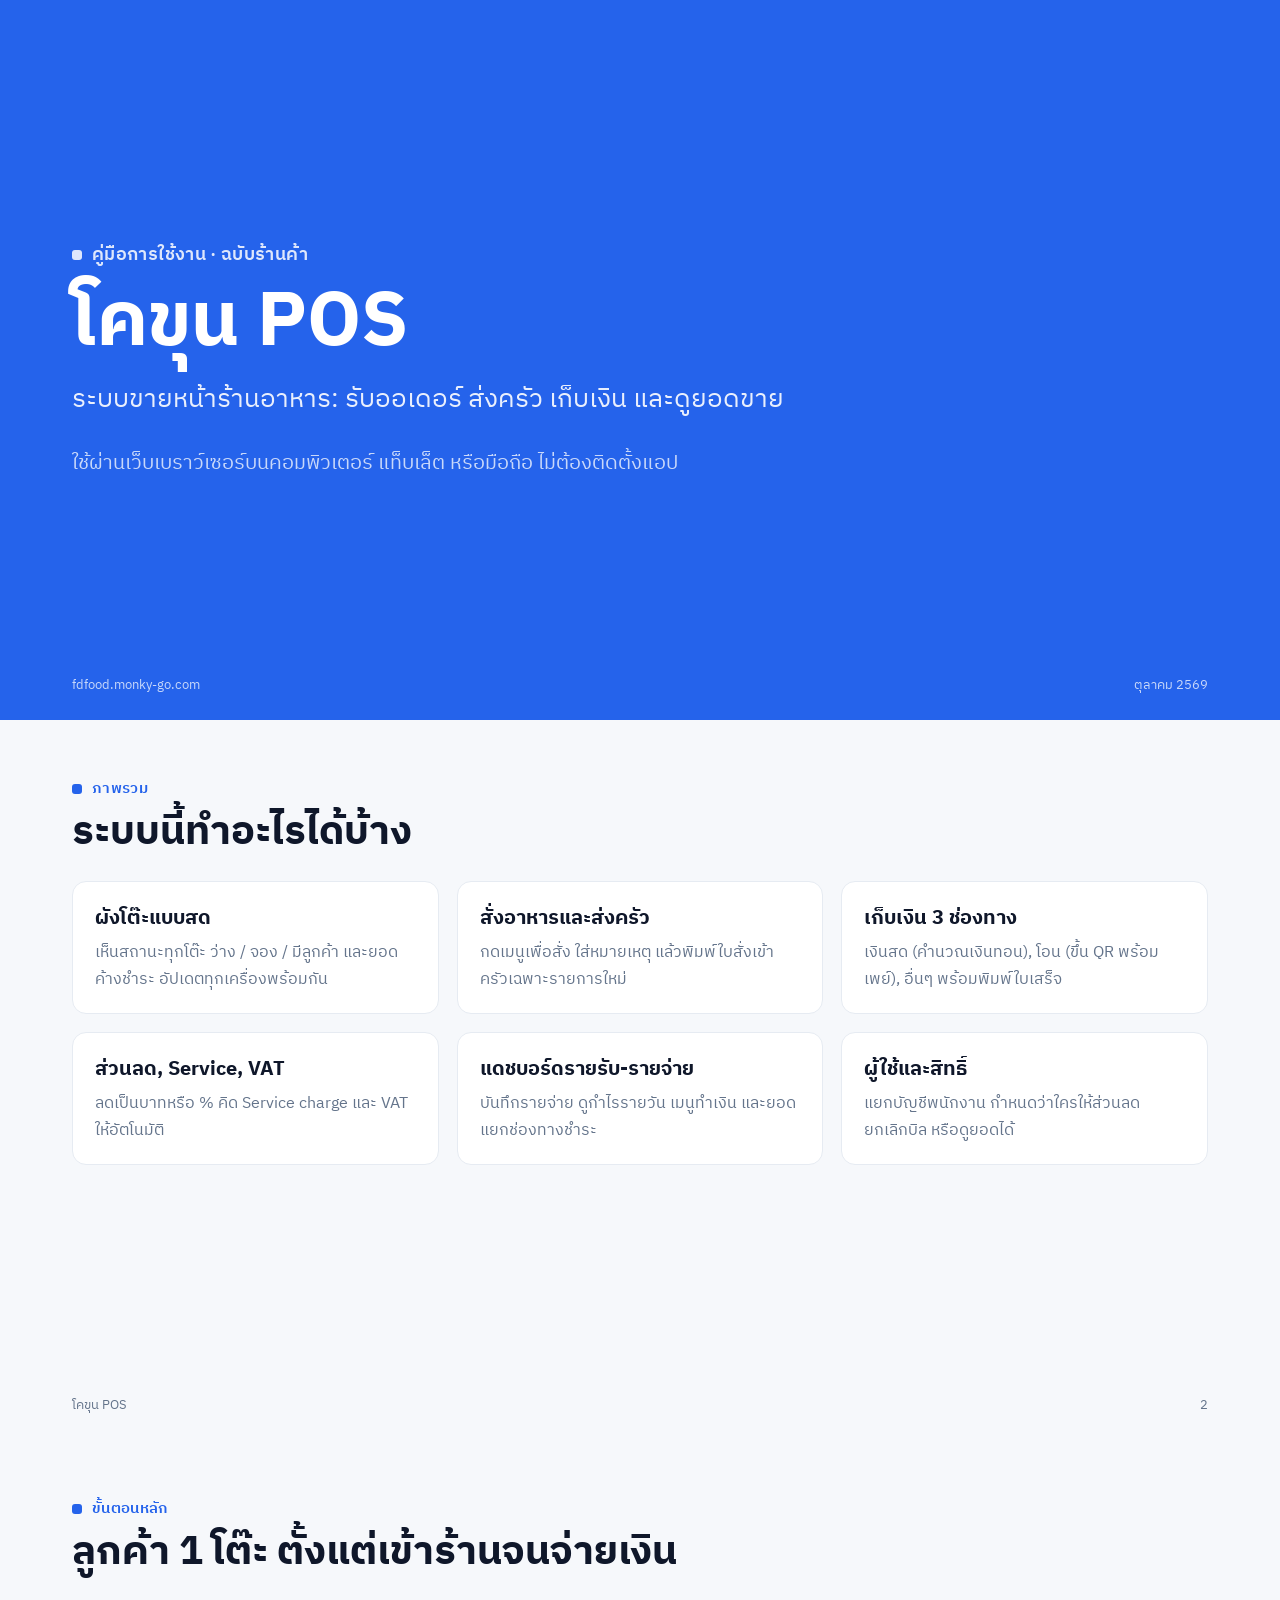
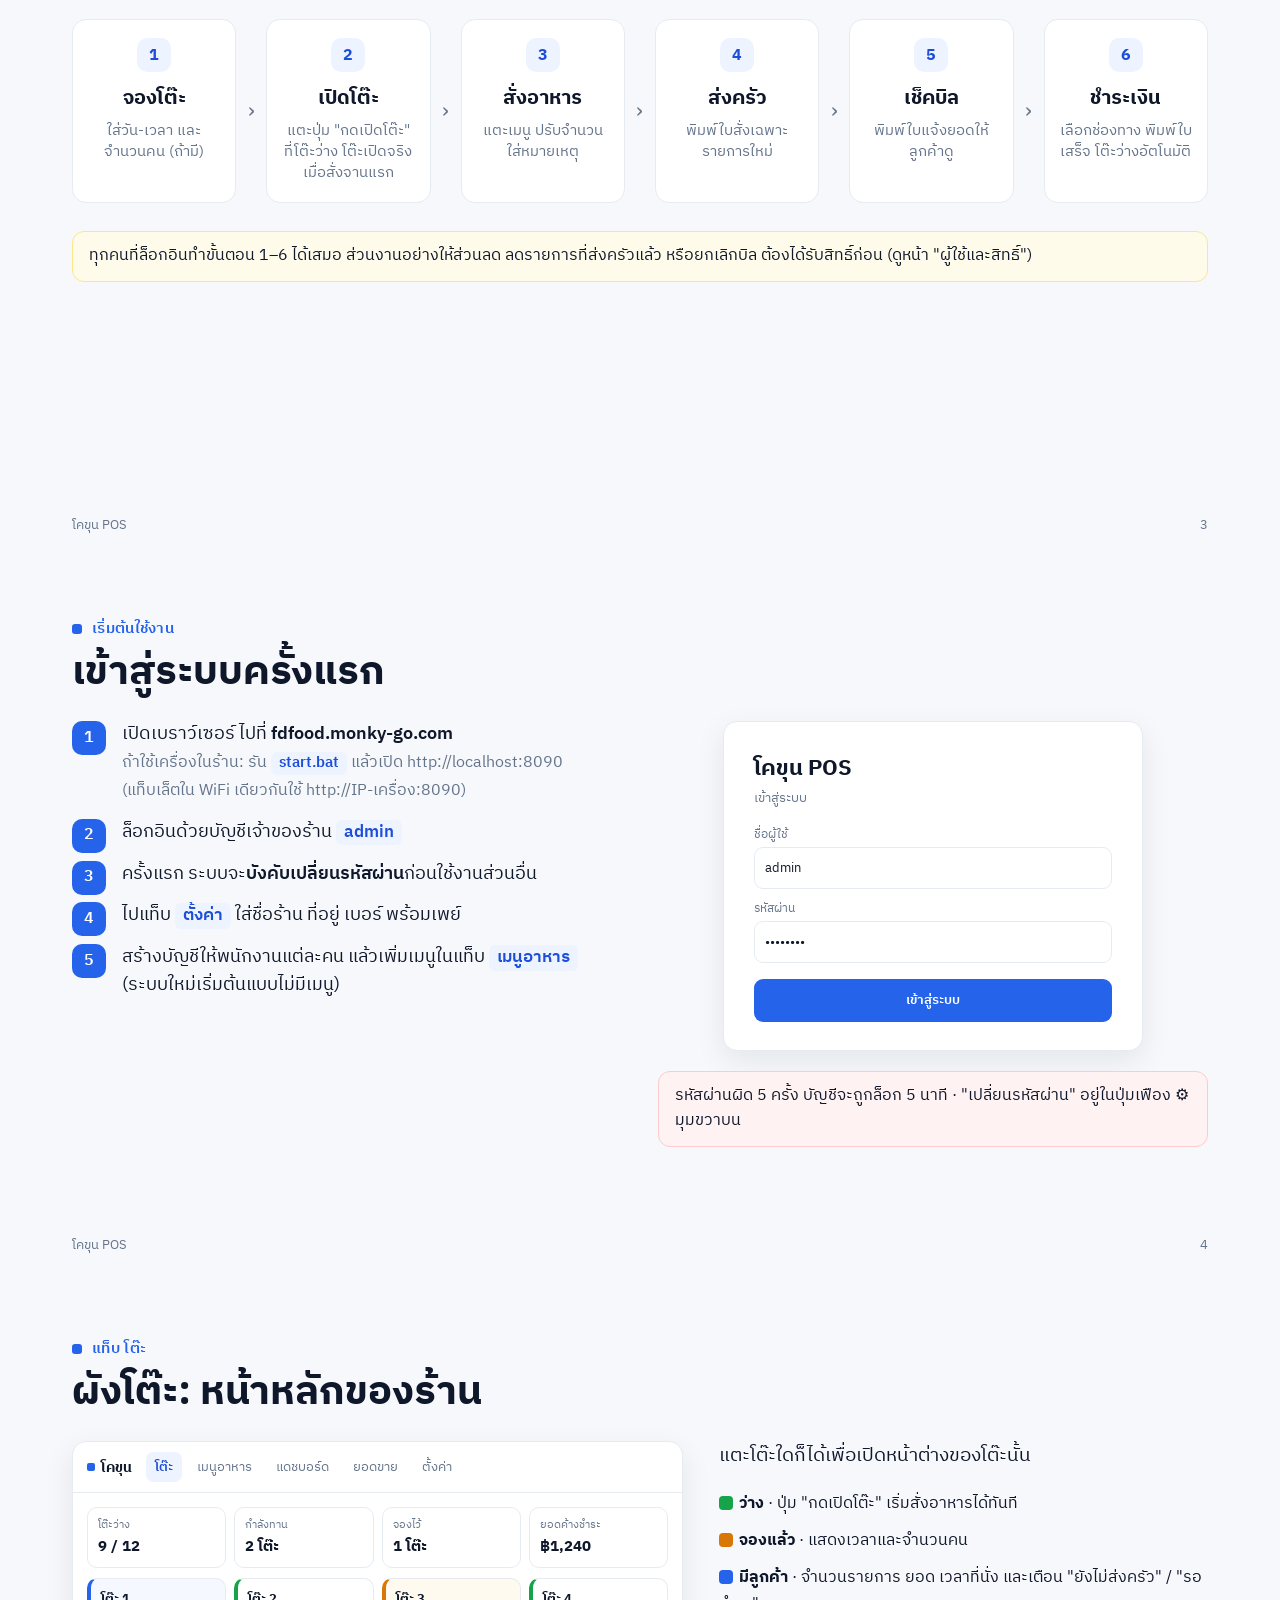
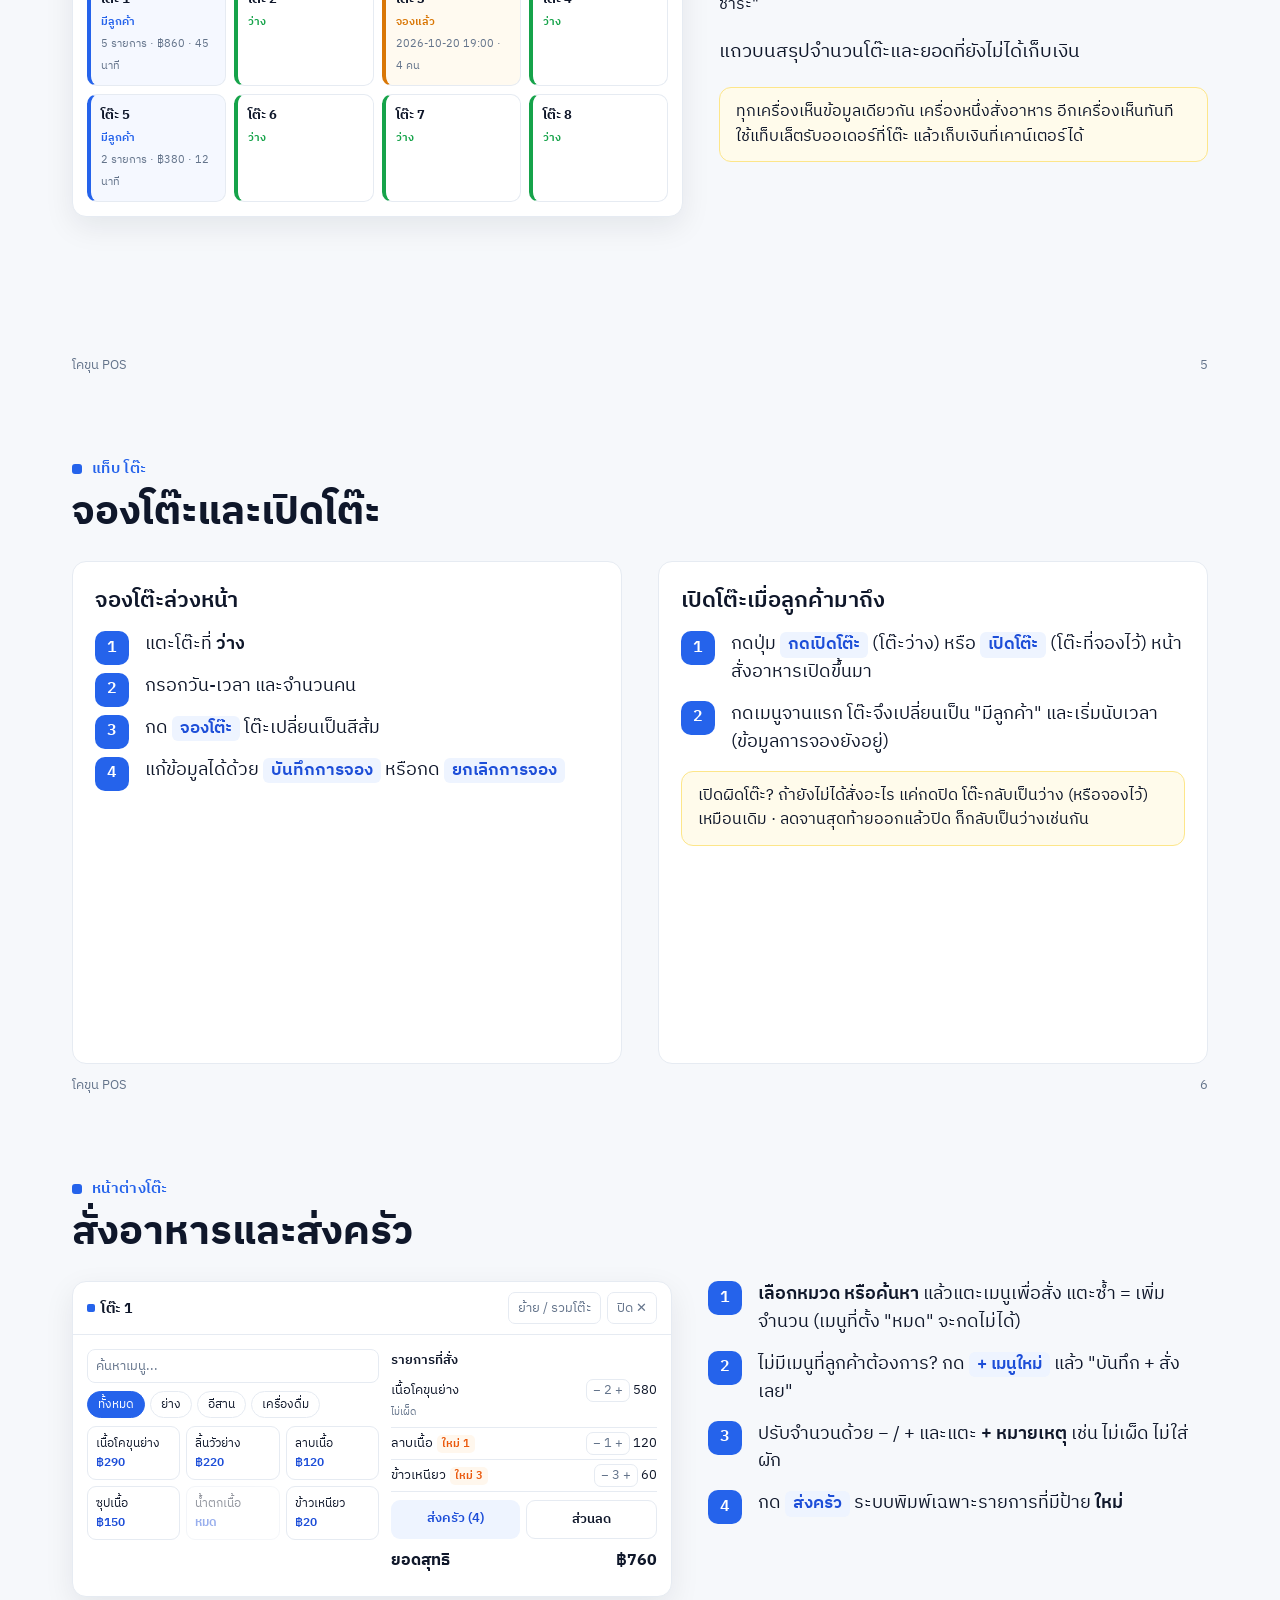
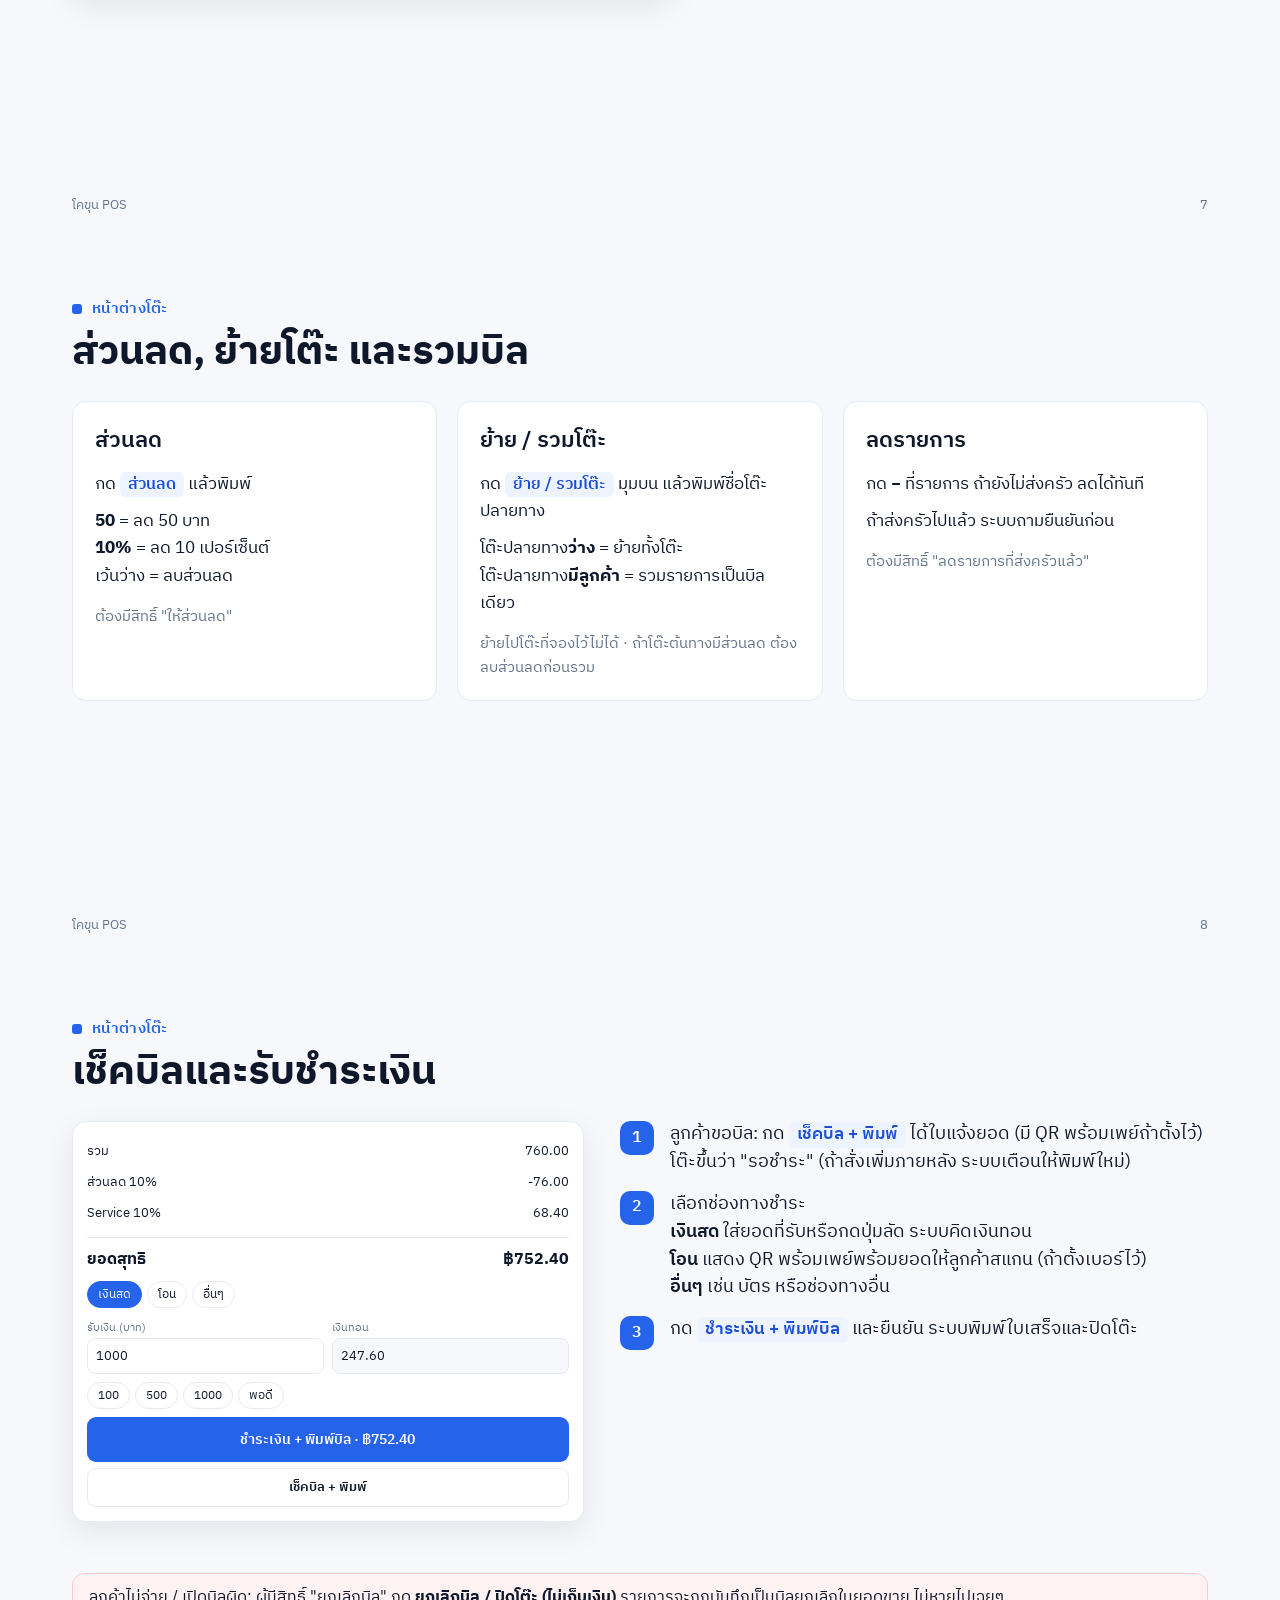
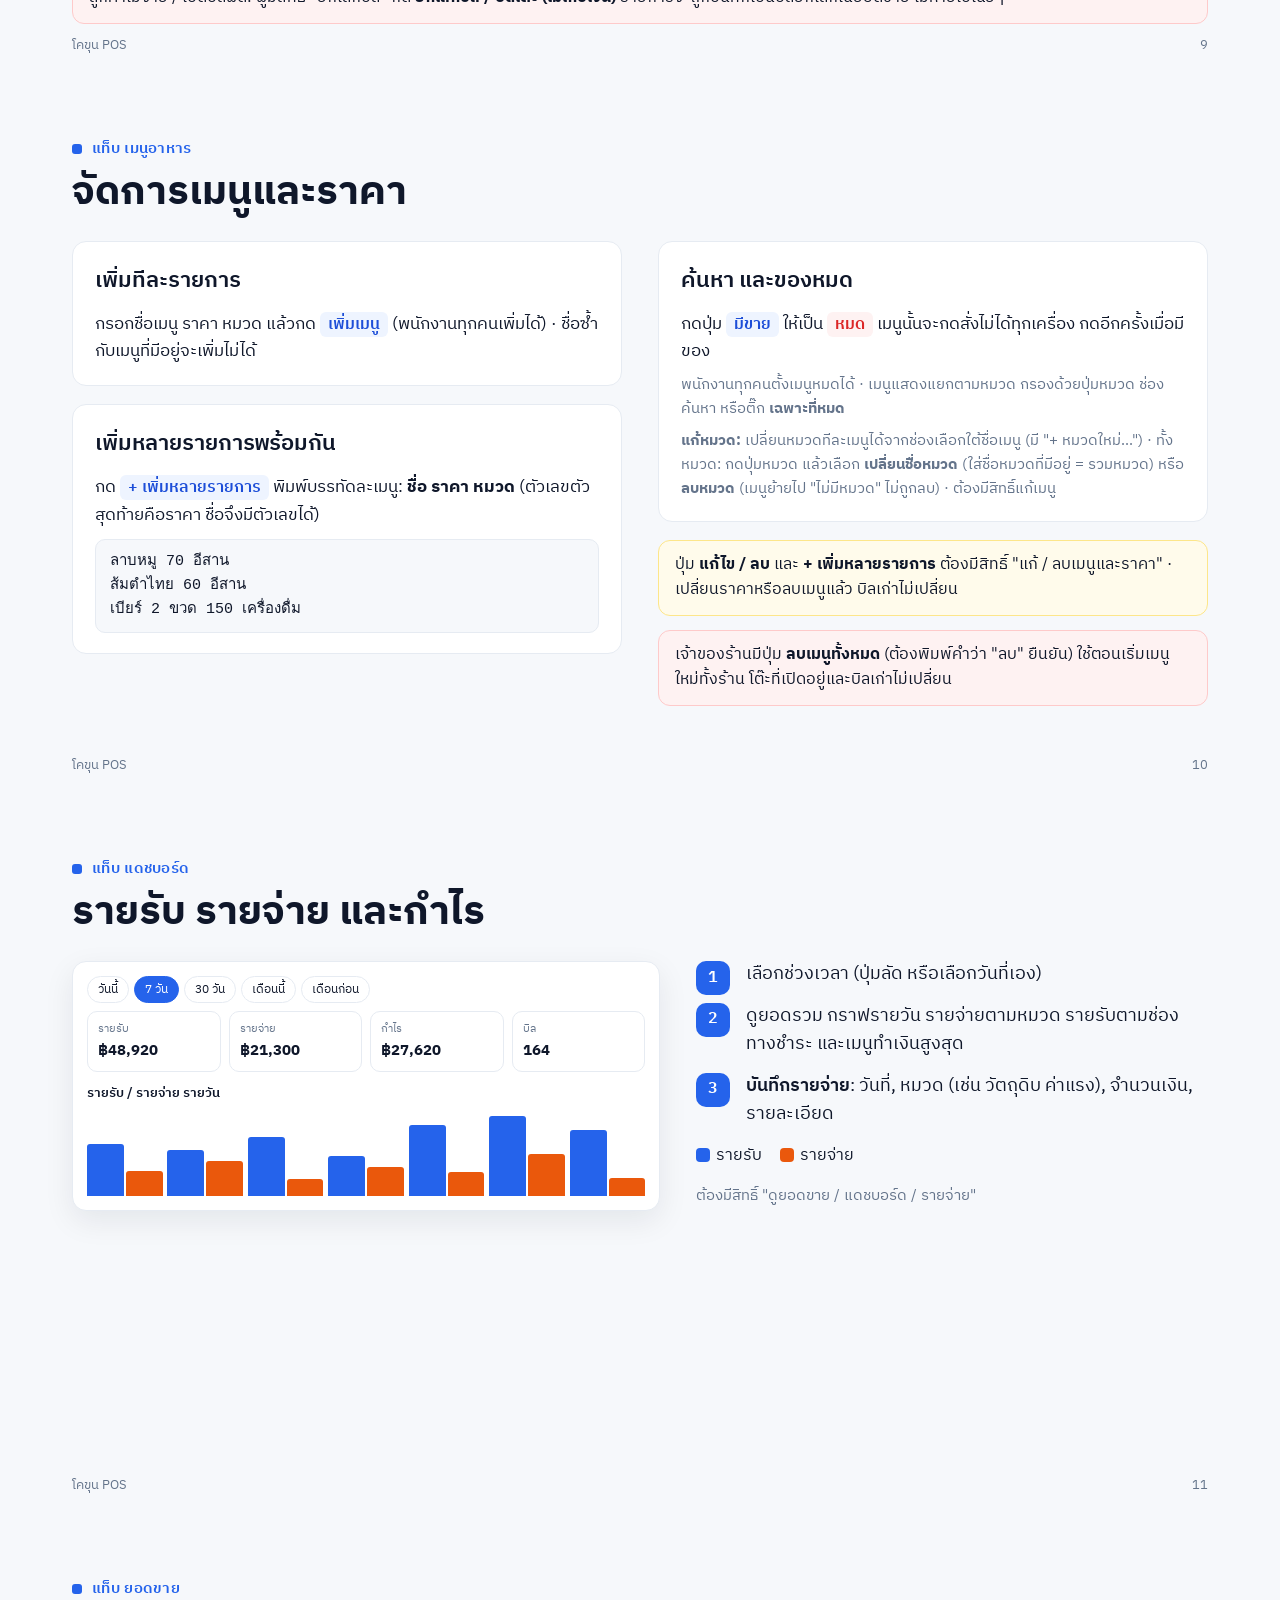
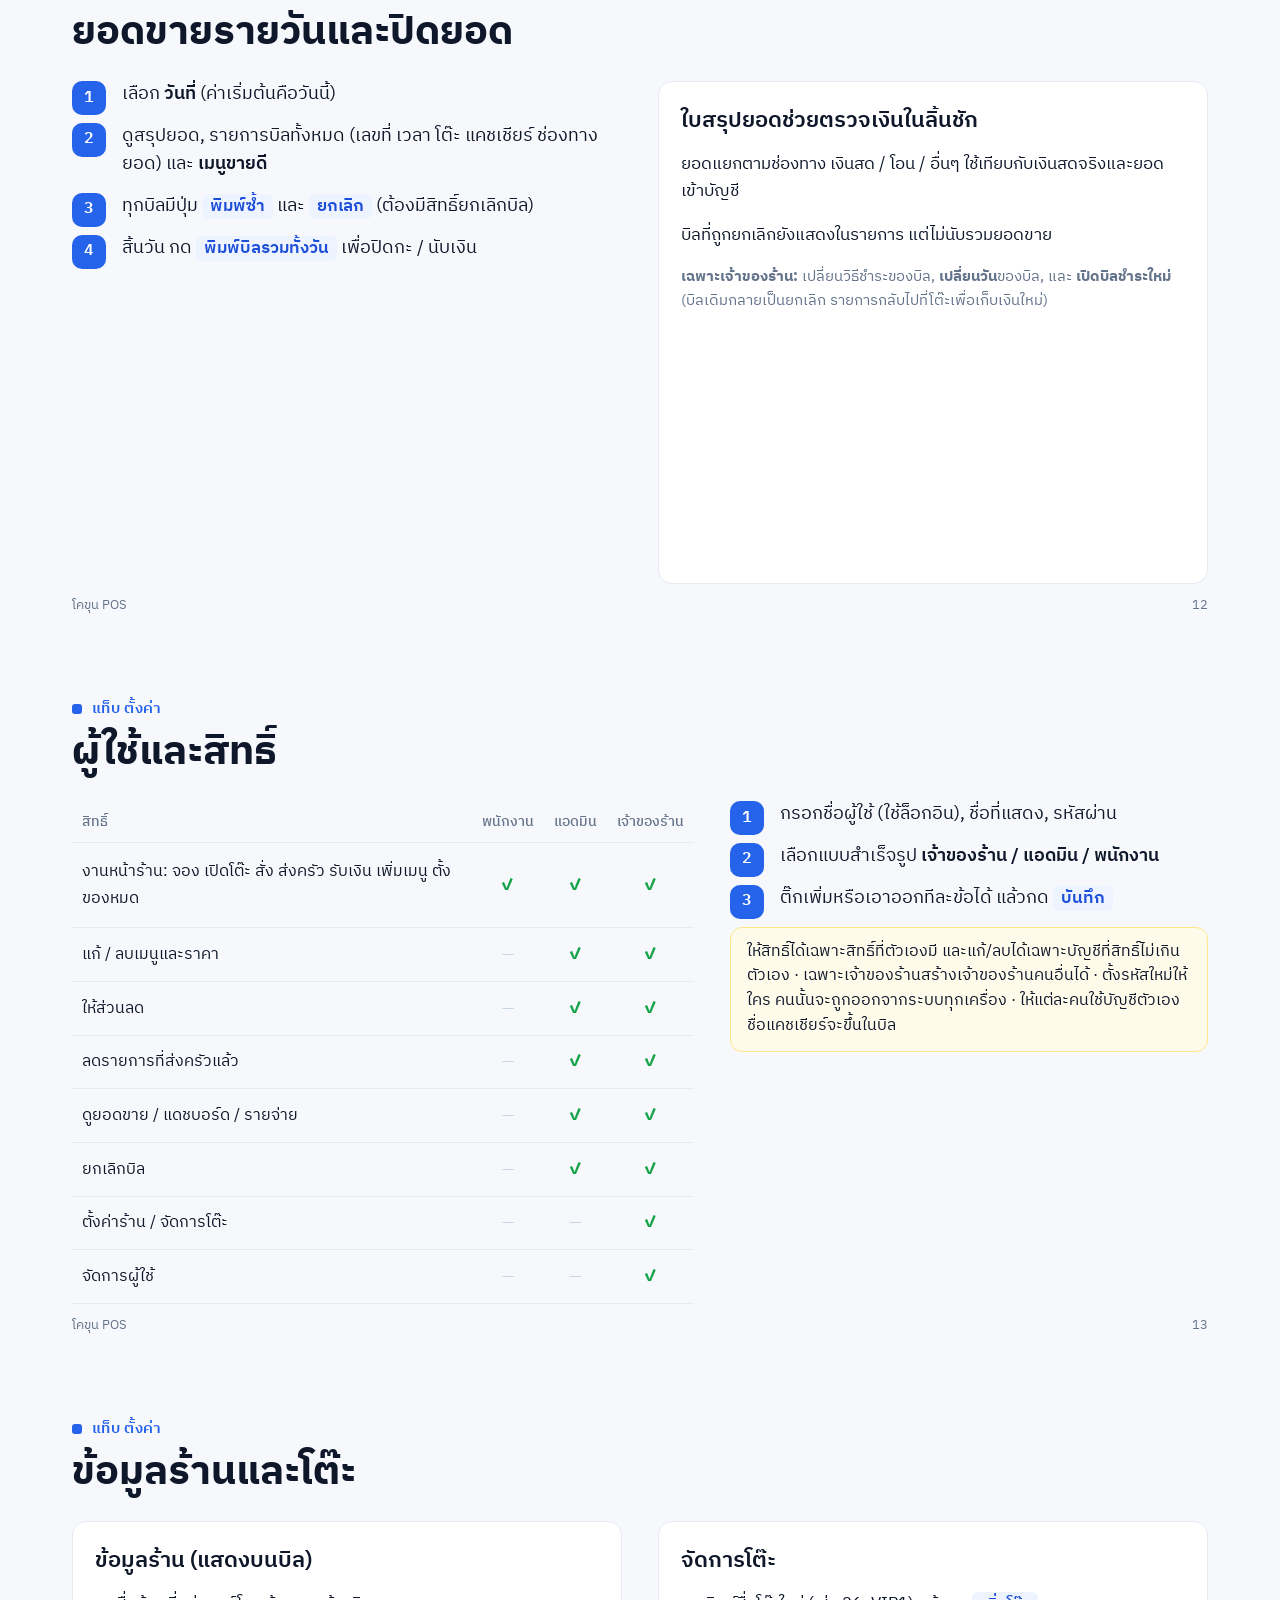
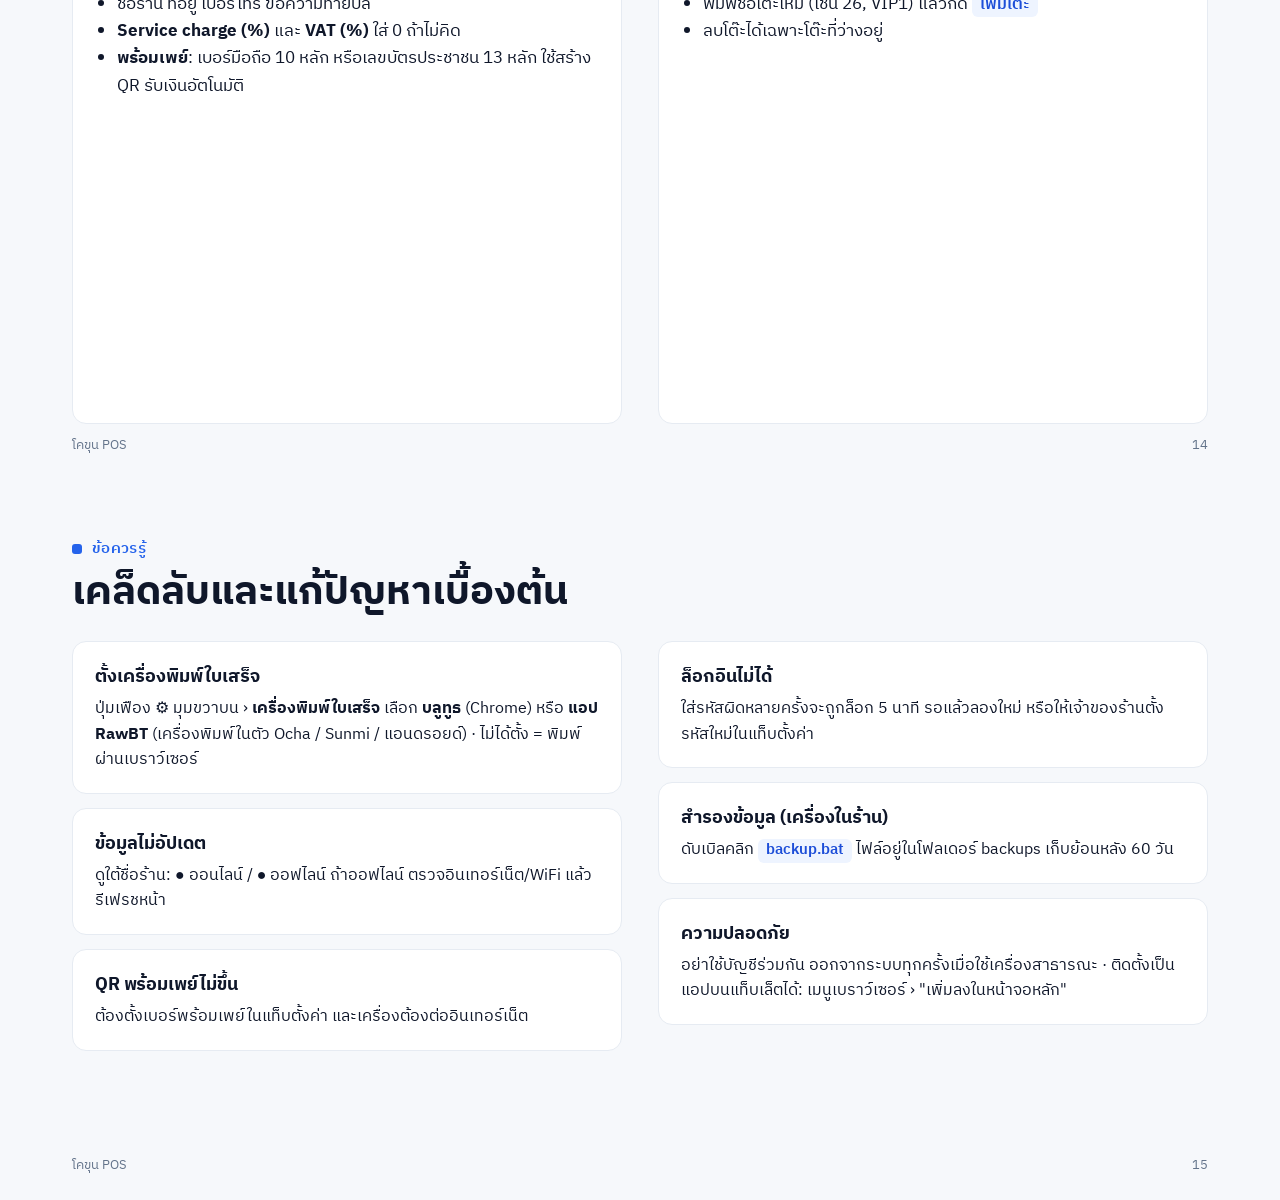
==== commit 87979196: "Manual: free-table button is now 'กดเปิดโต๊ะ' Co-Authored-By: Claude Opus 5.5 <noreply@anthropic.com" ====
--- a/docs/slides.html
+++ b/docs/slides.html
@@ -131,7 +131,7 @@
   <div class="flow">
     <div class="f"><div class="n2">1</div><b>จองโต๊ะ</b><span>ใส่วัน-เวลา และจำนวนคน (ถ้ามี)</span></div>
     <div class="arr">›</div>
-    <div class="f"><div class="n2">2</div><b>เปิดโต๊ะ</b><span>กด "ใช้งาน" ที่โต๊ะ โต๊ะเปิดจริงเมื่อสั่งจานแรก</span></div>
+    <div class="f"><div class="n2">2</div><b>เปิดโต๊ะ</b><span>แตะปุ่ม "กดเปิดโต๊ะ" ที่โต๊ะว่าง โต๊ะเปิดจริงเมื่อสั่งจานแรก</span></div>
     <div class="arr">›</div>
     <div class="f"><div class="n2">3</div><b>สั่งอาหาร</b><span>แตะเมนู ปรับจำนวน ใส่หมายเหตุ</span></div>
     <div class="arr">›</div>
@@ -204,7 +204,7 @@
     <div>
       <p style="margin-top:0">แตะโต๊ะใดก็ได้เพื่อเปิดหน้าต่างของโต๊ะนั้น</p>
       <div class="legend" style="flex-direction:column;gap:10px">
-        <span><i style="background:var(--free)"></i><b>ว่าง</b> · ปุ่ม "ใช้งาน" เริ่มสั่งอาหารได้ทันที</span>
+        <span><i style="background:var(--free)"></i><b>ว่าง</b> · ปุ่ม "กดเปิดโต๊ะ" เริ่มสั่งอาหารได้ทันที</span>
         <span><i style="background:var(--resv)"></i><b>จองแล้ว</b> · แสดงเวลาและจำนวนคน</span>
         <span><i style="background:var(--busy)"></i><b>มีลูกค้า</b> · จำนวนรายการ ยอด เวลาที่นั่ง และเตือน "ยังไม่ส่งครัว" / "รอชำระ"</span>
       </div>
@@ -232,7 +232,7 @@
     <div class="card">
       <h2>เปิดโต๊ะเมื่อลูกค้ามาถึง</h2>
       <ol class="steps">
-        <li>กดปุ่ม <span class="k">ใช้งาน</span> (โต๊ะว่าง) หรือ <span class="k">เปิดโต๊ะ</span> (โต๊ะที่จองไว้) หน้าสั่งอาหารเปิดขึ้นมา</li>
+        <li>กดปุ่ม <span class="k">กดเปิดโต๊ะ</span> (โต๊ะว่าง) หรือ <span class="k">เปิดโต๊ะ</span> (โต๊ะที่จองไว้) หน้าสั่งอาหารเปิดขึ้นมา</li>
         <li>กดเมนูจานแรก โต๊ะจึงเปลี่ยนเป็น "มีลูกค้า" และเริ่มนับเวลา (ข้อมูลการจองยังอยู่)</li>
       </ol>
       <div class="note" style="margin-top:6px">เปิดผิดโต๊ะ? ถ้ายังไม่ได้สั่งอะไร แค่กดปิด โต๊ะกลับเป็นว่าง (หรือจองไว้) เหมือนเดิม · ลดจานสุดท้ายออกแล้วปิด ก็กลับเป็นว่างเช่นกัน</div>
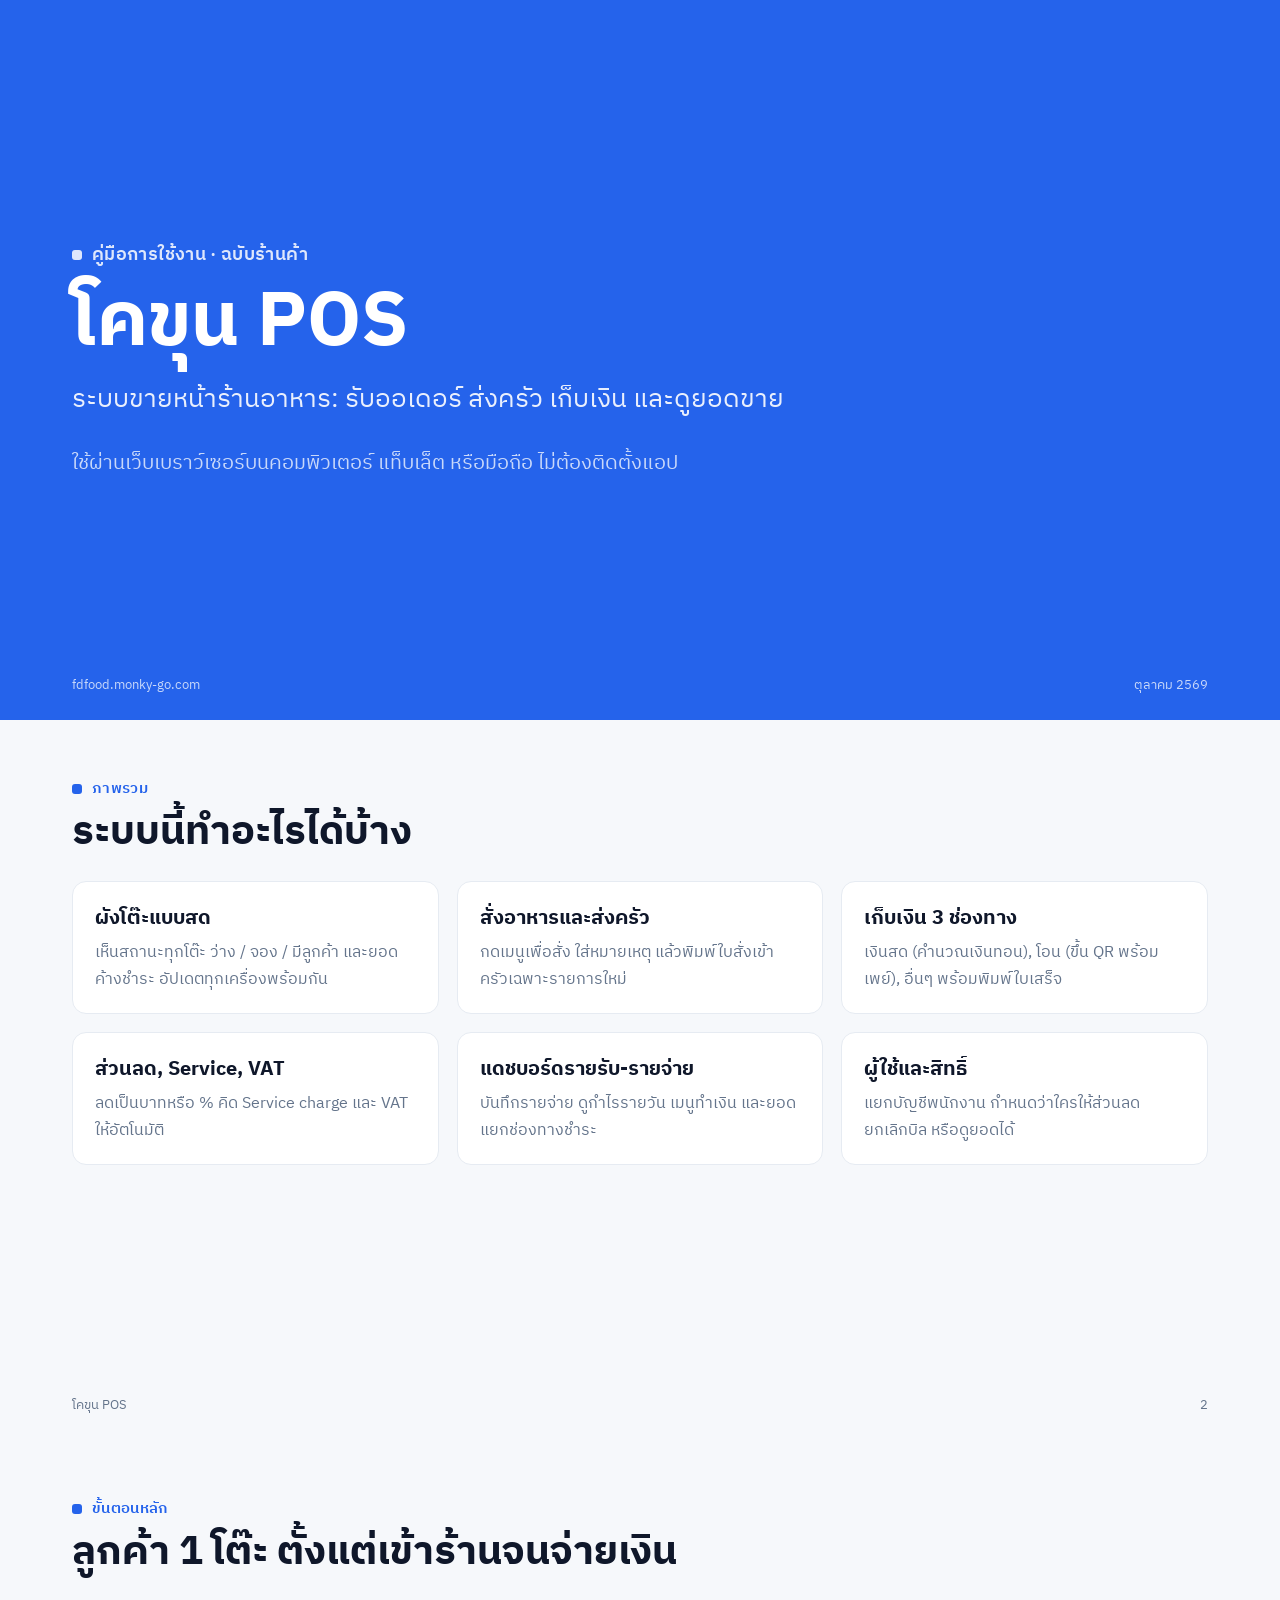
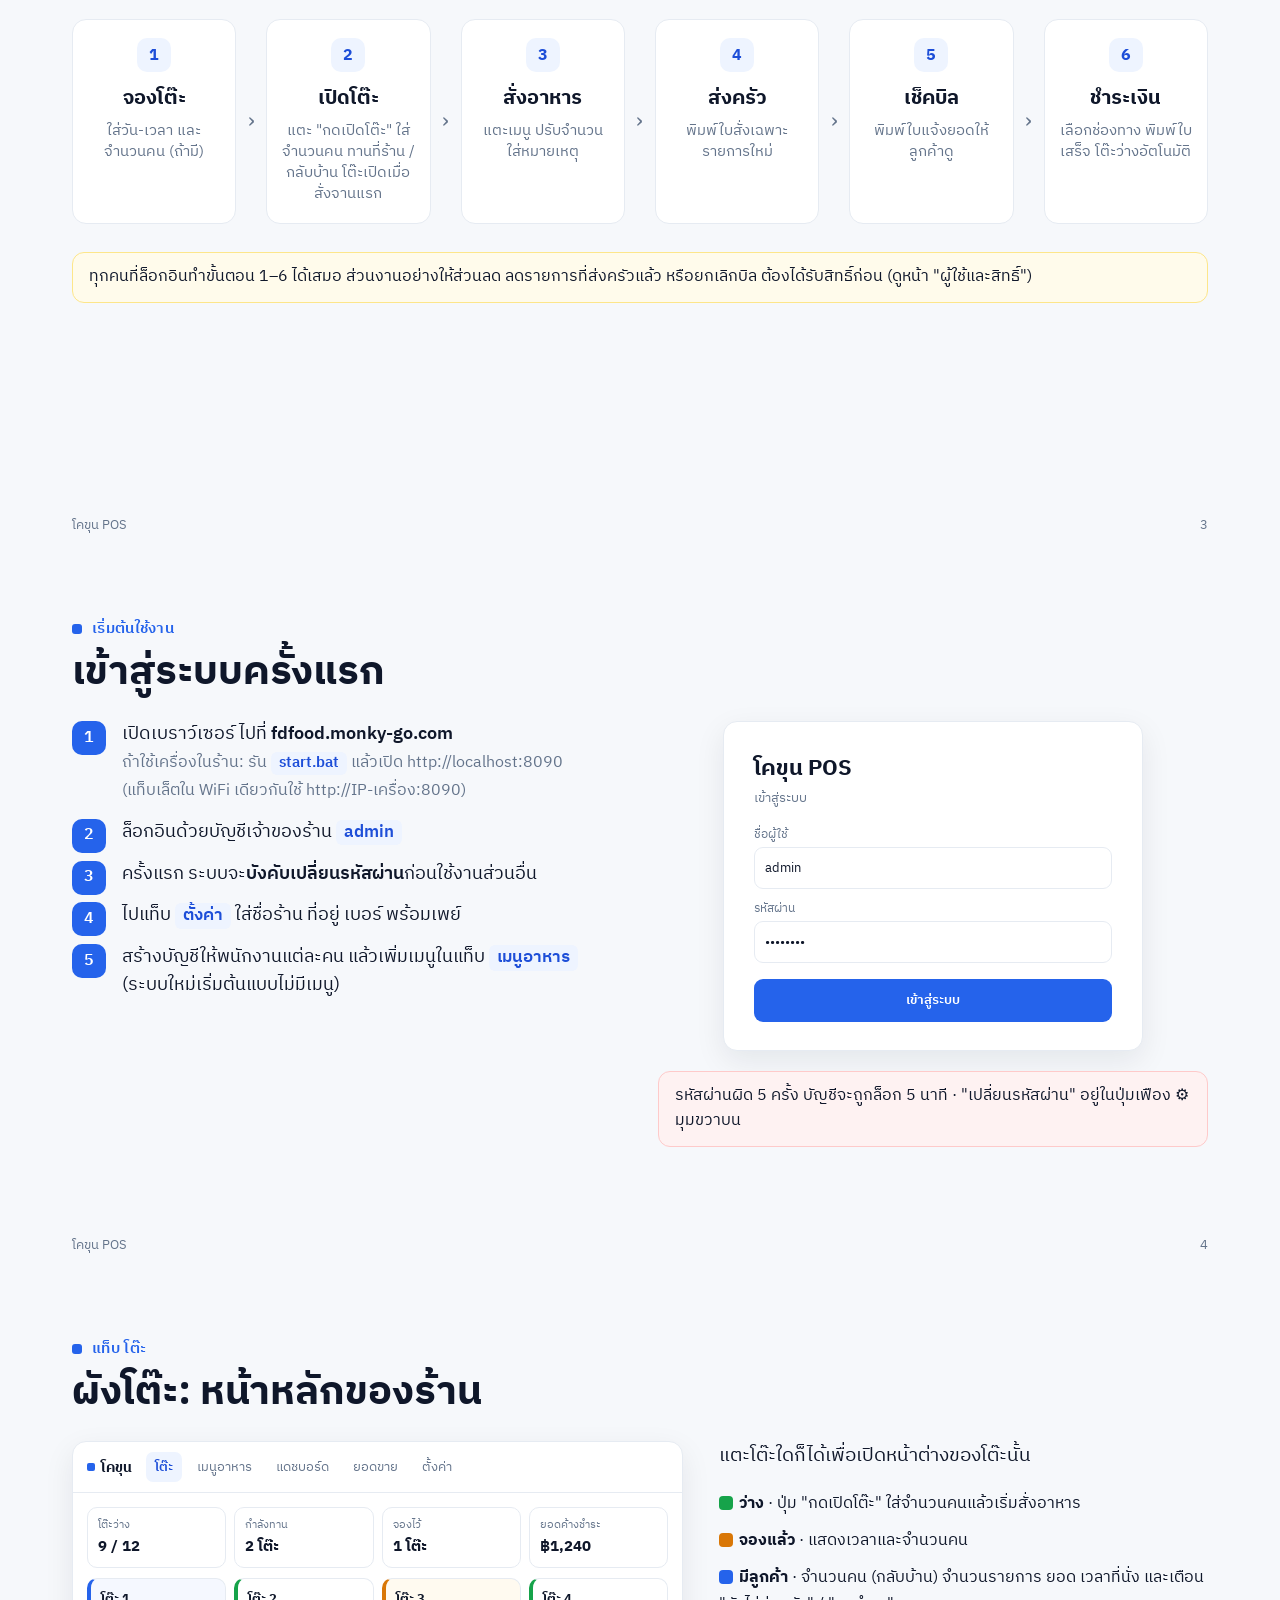
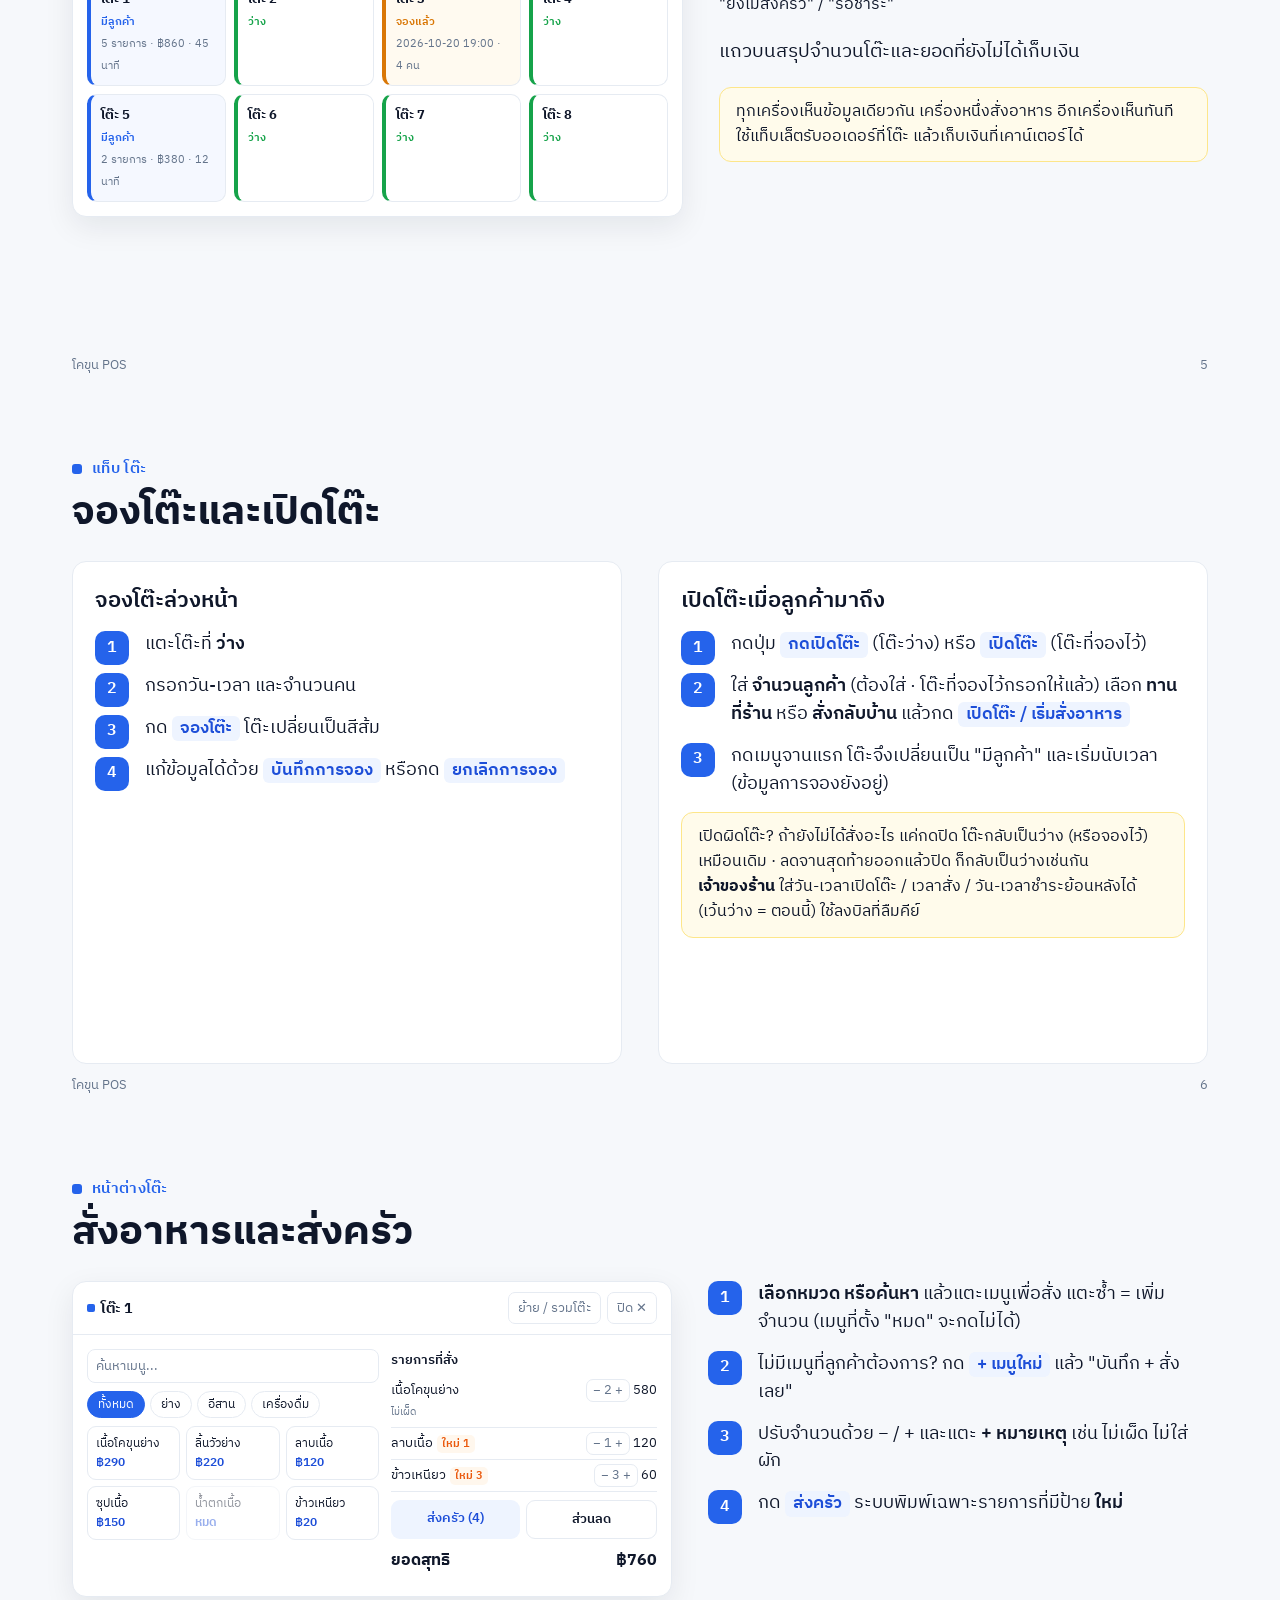
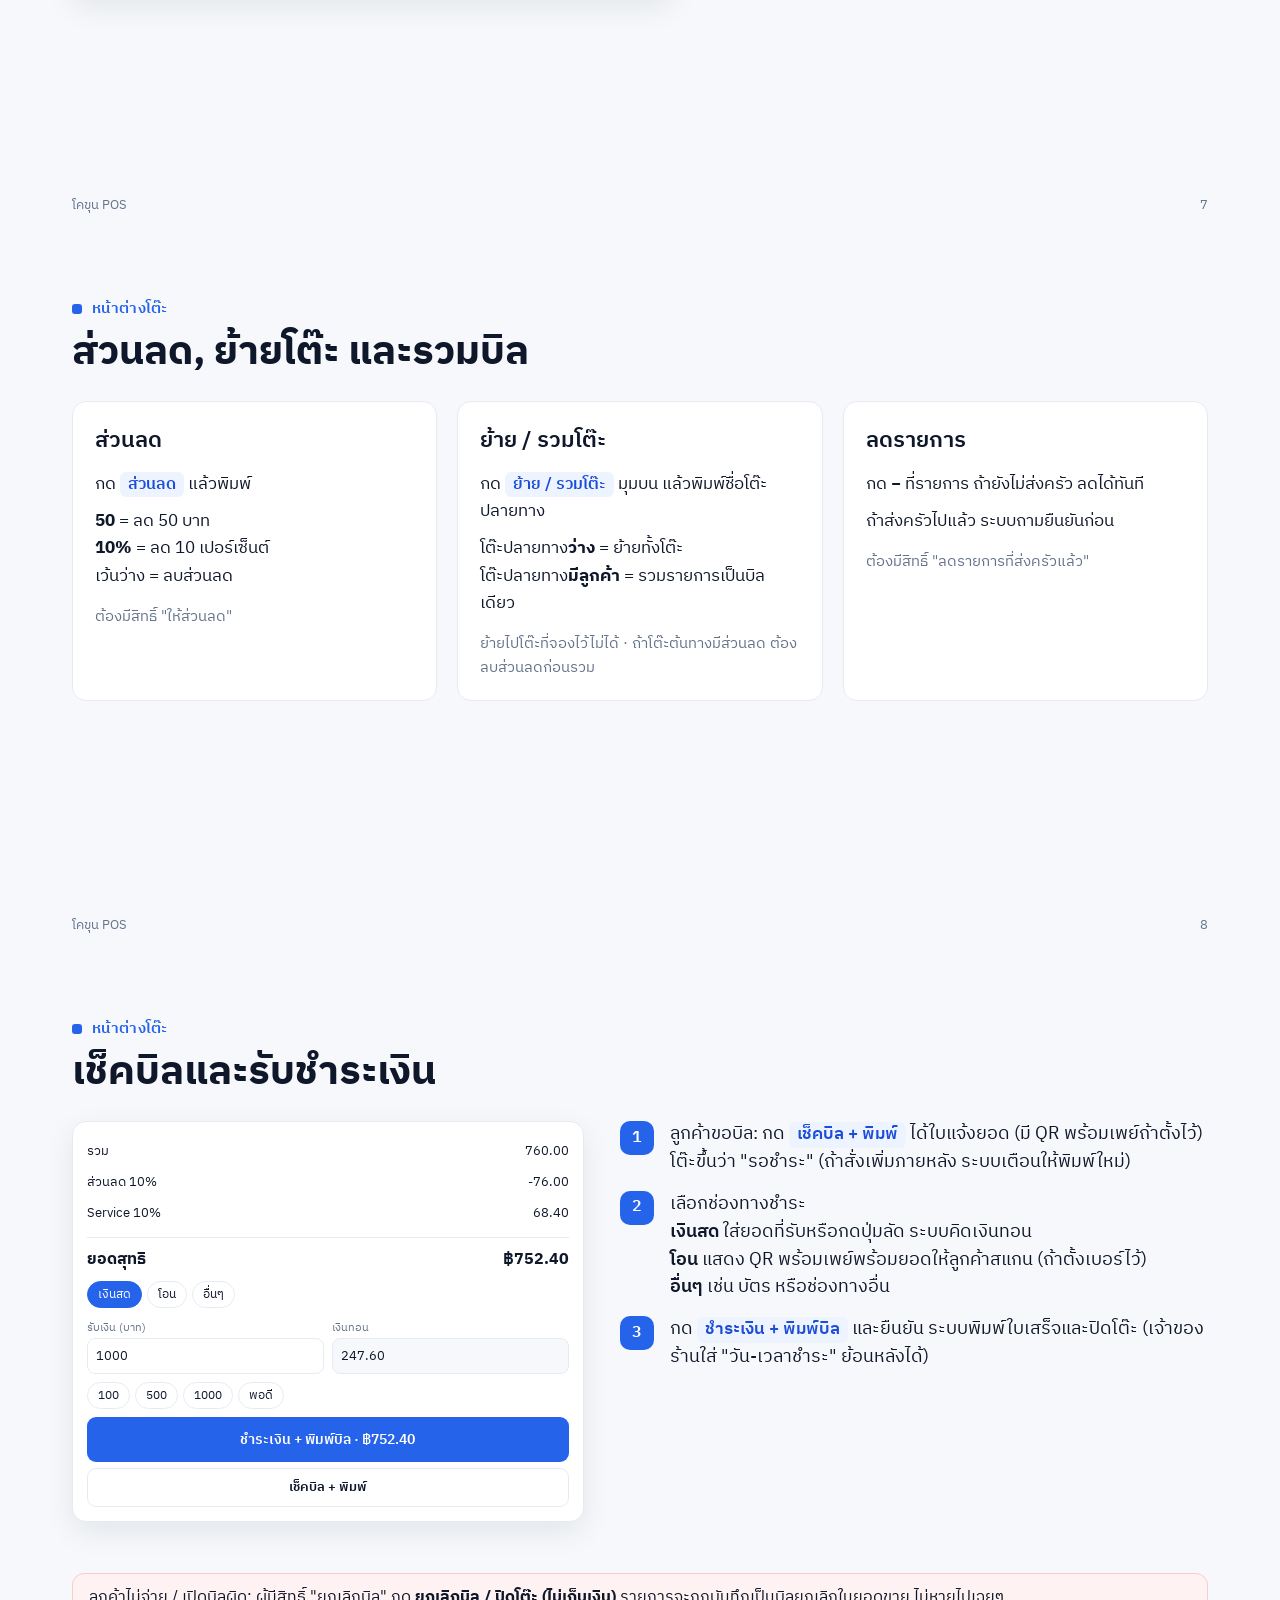
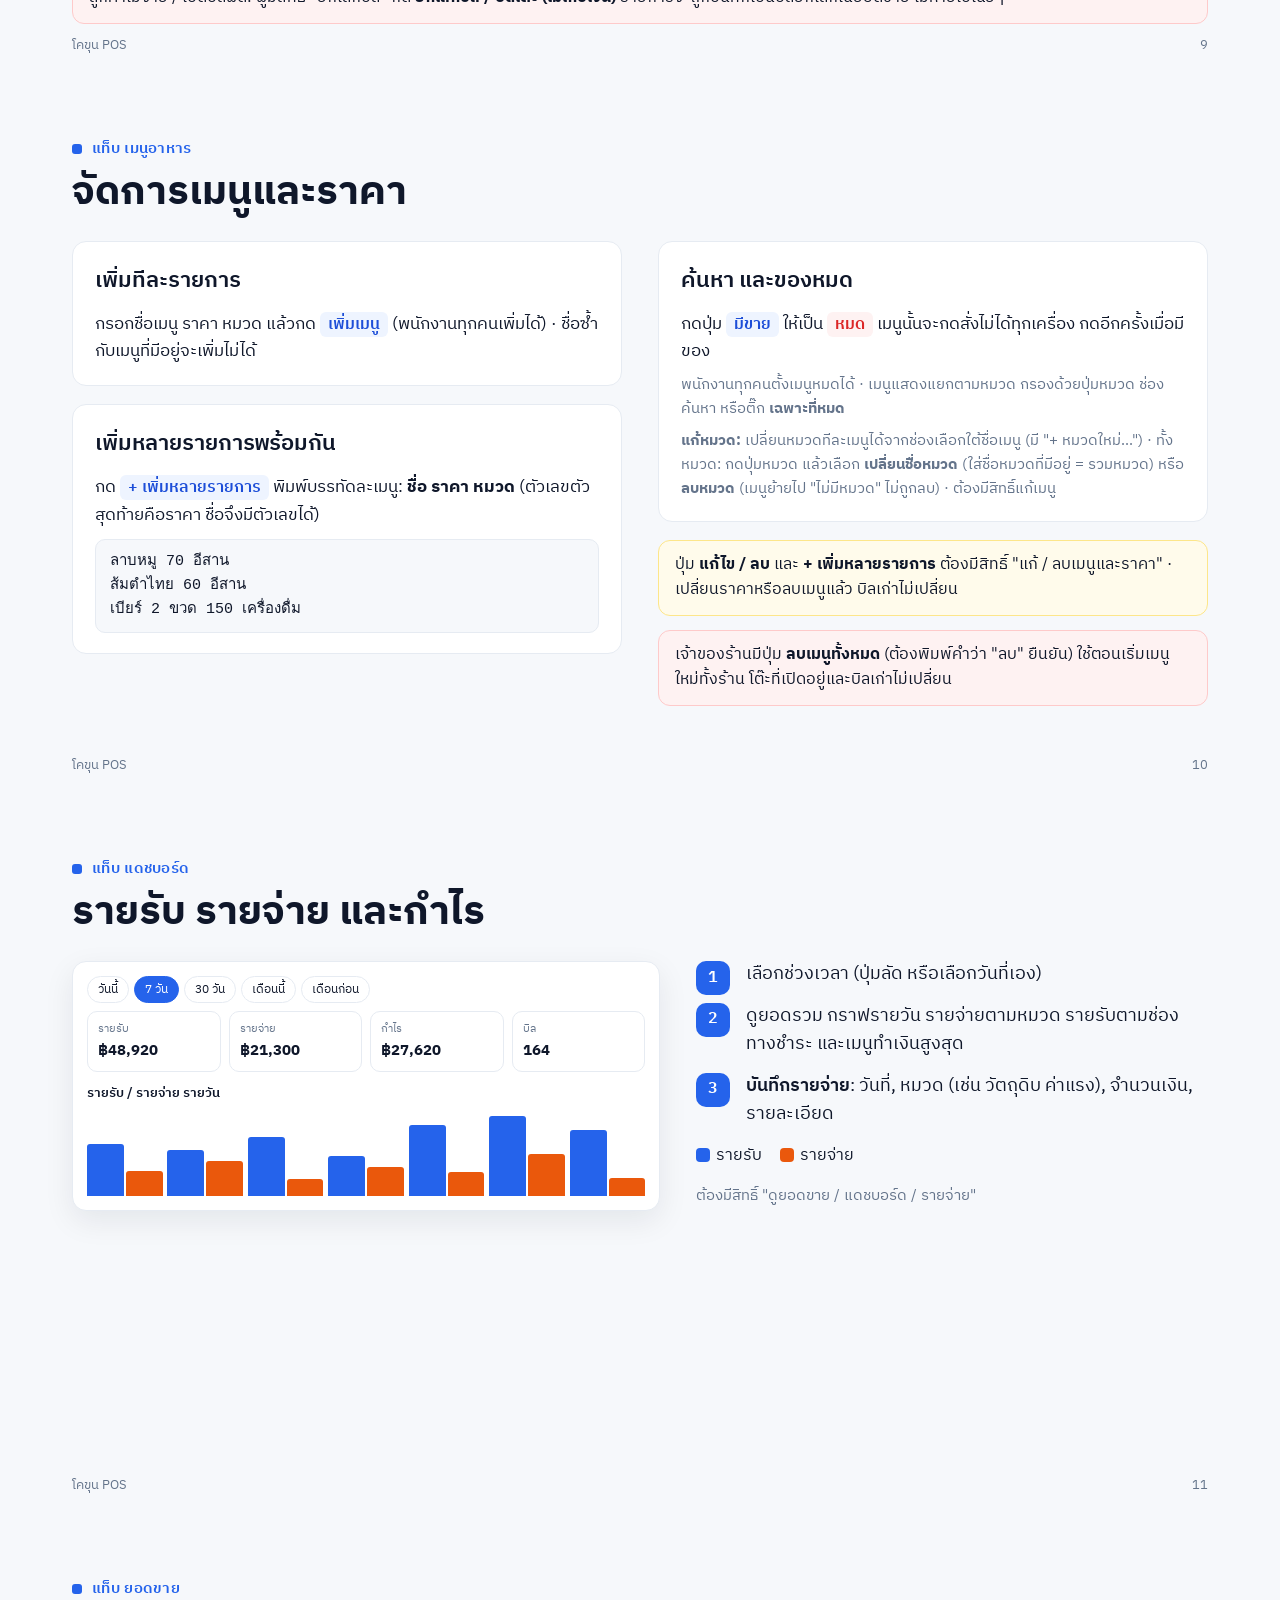
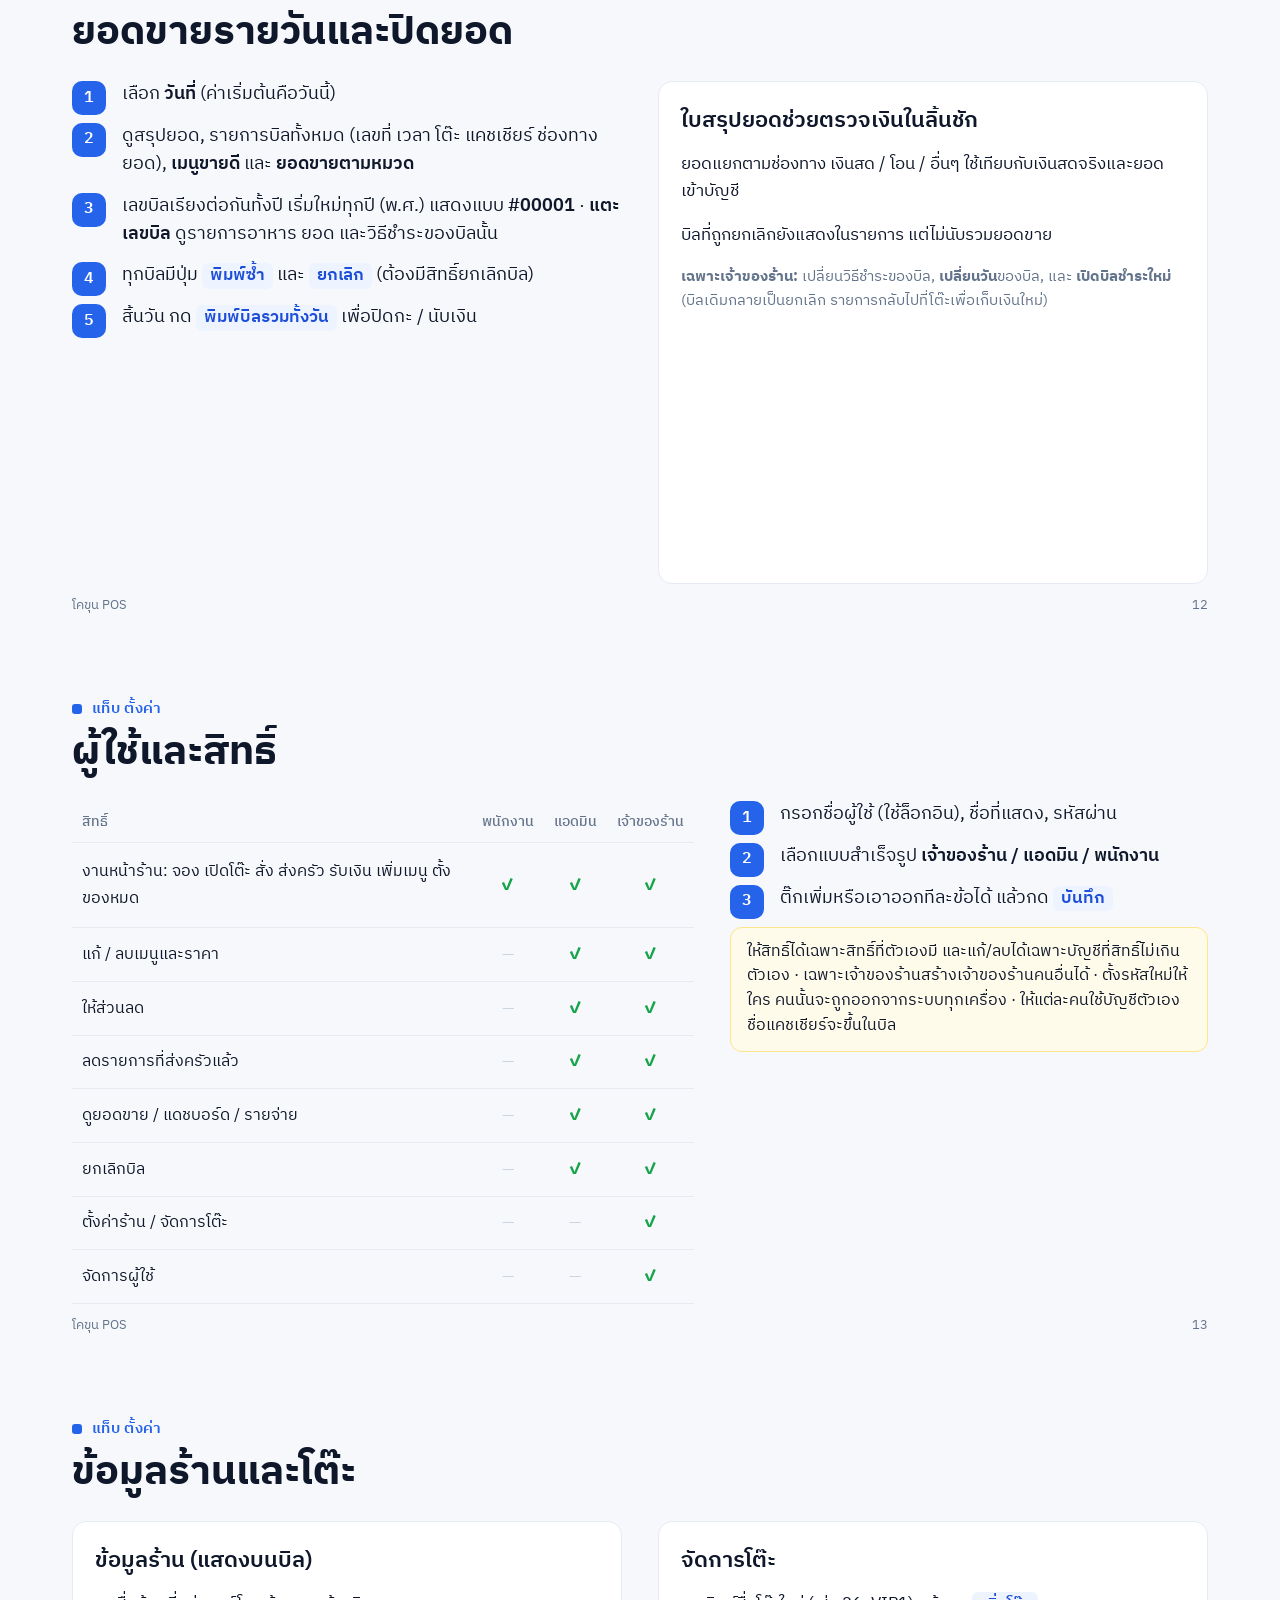
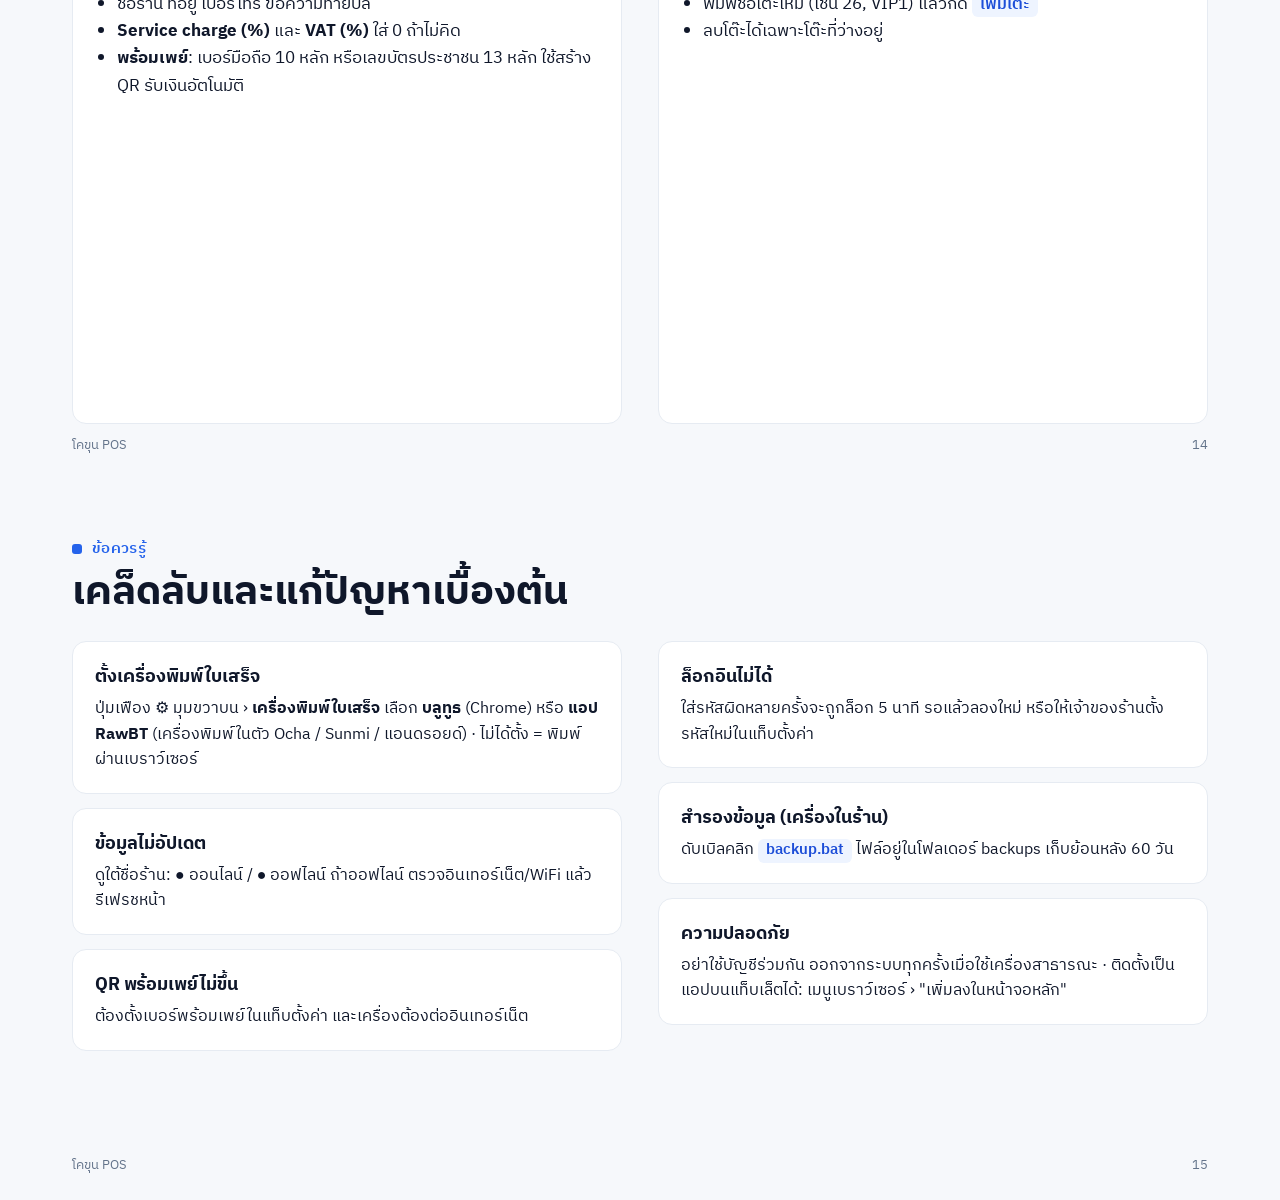
==== commit 34450807: "Manual: open-table form (guests, dine-in/takeaway, owner back-dating), bill numbers #00001 and bill " ====
--- a/docs/slides.html
+++ b/docs/slides.html
@@ -131,7 +131,7 @@
   <div class="flow">
     <div class="f"><div class="n2">1</div><b>จองโต๊ะ</b><span>ใส่วัน-เวลา และจำนวนคน (ถ้ามี)</span></div>
     <div class="arr">›</div>
-    <div class="f"><div class="n2">2</div><b>เปิดโต๊ะ</b><span>แตะปุ่ม "กดเปิดโต๊ะ" ที่โต๊ะว่าง โต๊ะเปิดจริงเมื่อสั่งจานแรก</span></div>
+    <div class="f"><div class="n2">2</div><b>เปิดโต๊ะ</b><span>แตะ "กดเปิดโต๊ะ" ใส่จำนวนคน ทานที่ร้าน / กลับบ้าน โต๊ะเปิดเมื่อสั่งจานแรก</span></div>
     <div class="arr">›</div>
     <div class="f"><div class="n2">3</div><b>สั่งอาหาร</b><span>แตะเมนู ปรับจำนวน ใส่หมายเหตุ</span></div>
     <div class="arr">›</div>
@@ -204,9 +204,9 @@
     <div>
       <p style="margin-top:0">แตะโต๊ะใดก็ได้เพื่อเปิดหน้าต่างของโต๊ะนั้น</p>
       <div class="legend" style="flex-direction:column;gap:10px">
-        <span><i style="background:var(--free)"></i><b>ว่าง</b> · ปุ่ม "กดเปิดโต๊ะ" เริ่มสั่งอาหารได้ทันที</span>
+        <span><i style="background:var(--free)"></i><b>ว่าง</b> · ปุ่ม "กดเปิดโต๊ะ" ใส่จำนวนคนแล้วเริ่มสั่งอาหาร</span>
         <span><i style="background:var(--resv)"></i><b>จองแล้ว</b> · แสดงเวลาและจำนวนคน</span>
-        <span><i style="background:var(--busy)"></i><b>มีลูกค้า</b> · จำนวนรายการ ยอด เวลาที่นั่ง และเตือน "ยังไม่ส่งครัว" / "รอชำระ"</span>
+        <span><i style="background:var(--busy)"></i><b>มีลูกค้า</b> · จำนวนคน (กลับบ้าน) จำนวนรายการ ยอด เวลาที่นั่ง และเตือน "ยังไม่ส่งครัว" / "รอชำระ"</span>
       </div>
       <p>แถวบนสรุปจำนวนโต๊ะและยอดที่ยังไม่ได้เก็บเงิน</p>
       <div class="note">ทุกเครื่องเห็นข้อมูลเดียวกัน เครื่องหนึ่งสั่งอาหาร อีกเครื่องเห็นทันที ใช้แท็บเล็ตรับออเดอร์ที่โต๊ะ แล้วเก็บเงินที่เคาน์เตอร์ได้</div>
@@ -232,10 +232,11 @@
     <div class="card">
       <h2>เปิดโต๊ะเมื่อลูกค้ามาถึง</h2>
       <ol class="steps">
-        <li>กดปุ่ม <span class="k">กดเปิดโต๊ะ</span> (โต๊ะว่าง) หรือ <span class="k">เปิดโต๊ะ</span> (โต๊ะที่จองไว้) หน้าสั่งอาหารเปิดขึ้นมา</li>
+        <li>กดปุ่ม <span class="k">กดเปิดโต๊ะ</span> (โต๊ะว่าง) หรือ <span class="k">เปิดโต๊ะ</span> (โต๊ะที่จองไว้)</li>
+        <li>ใส่ <b>จำนวนลูกค้า</b> (ต้องใส่ · โต๊ะที่จองไว้กรอกให้แล้ว) เลือก <b>ทานที่ร้าน</b> หรือ <b>สั่งกลับบ้าน</b> แล้วกด <span class="k">เปิดโต๊ะ / เริ่มสั่งอาหาร</span></li>
         <li>กดเมนูจานแรก โต๊ะจึงเปลี่ยนเป็น "มีลูกค้า" และเริ่มนับเวลา (ข้อมูลการจองยังอยู่)</li>
       </ol>
-      <div class="note" style="margin-top:6px">เปิดผิดโต๊ะ? ถ้ายังไม่ได้สั่งอะไร แค่กดปิด โต๊ะกลับเป็นว่าง (หรือจองไว้) เหมือนเดิม · ลดจานสุดท้ายออกแล้วปิด ก็กลับเป็นว่างเช่นกัน</div>
+      <div class="note" style="margin-top:6px">เปิดผิดโต๊ะ? ถ้ายังไม่ได้สั่งอะไร แค่กดปิด โต๊ะกลับเป็นว่าง (หรือจองไว้) เหมือนเดิม · ลดจานสุดท้ายออกแล้วปิด ก็กลับเป็นว่างเช่นกัน<br><b>เจ้าของร้าน</b> ใส่วัน-เวลาเปิดโต๊ะ / เวลาสั่ง / วัน-เวลาชำระย้อนหลังได้ (เว้นว่าง = ตอนนี้) ใช้ลงบิลที่ลืมคีย์</div>
     </div>
   </div>
   <div class="foot"><span>โคขุน POS</span><span>6</span></div>
@@ -332,7 +333,7 @@
     <ol class="steps">
       <li>ลูกค้าขอบิล: กด <span class="k">เช็คบิล + พิมพ์</span> ได้ใบแจ้งยอด (มี QR พร้อมเพย์ถ้าตั้งไว้) โต๊ะขึ้นว่า "รอชำระ" (ถ้าสั่งเพิ่มภายหลัง ระบบเตือนให้พิมพ์ใหม่)</li>
       <li>เลือกช่องทางชำระ<br><b>เงินสด</b> ใส่ยอดที่รับหรือกดปุ่มลัด ระบบคิดเงินทอน<br><b>โอน</b> แสดง QR พร้อมเพย์พร้อมยอดให้ลูกค้าสแกน (ถ้าตั้งเบอร์ไว้)<br><b>อื่นๆ</b> เช่น บัตร หรือช่องทางอื่น</li>
-      <li>กด <span class="k">ชำระเงิน + พิมพ์บิล</span> และยืนยัน ระบบพิมพ์ใบเสร็จและปิดโต๊ะ</li>
+      <li>กด <span class="k">ชำระเงิน + พิมพ์บิล</span> และยืนยัน ระบบพิมพ์ใบเสร็จและปิดโต๊ะ (เจ้าของร้านใส่ "วัน-เวลาชำระ" ย้อนหลังได้)</li>
     </ol>
   </div>
   <div class="note warn" style="margin-top:14px">ลูกค้าไม่จ่าย / เปิดบิลผิด: ผู้มีสิทธิ์ "ยกเลิกบิล" กด <b>ยกเลิกบิล / ปิดโต๊ะ (ไม่เก็บเงิน)</b> รายการจะถูกบันทึกเป็นบิลยกเลิกในยอดขาย ไม่หายไปเฉยๆ</div>
@@ -415,7 +416,8 @@
   <div class="grid2">
     <ol class="steps">
       <li>เลือก <b>วันที่</b> (ค่าเริ่มต้นคือวันนี้)</li>
-      <li>ดูสรุปยอด, รายการบิลทั้งหมด (เลขที่ เวลา โต๊ะ แคชเชียร์ ช่องทาง ยอด) และ <b>เมนูขายดี</b></li>
+      <li>ดูสรุปยอด, รายการบิลทั้งหมด (เลขที่ เวลา โต๊ะ แคชเชียร์ ช่องทาง ยอด), <b>เมนูขายดี</b> และ <b>ยอดขายตามหมวด</b></li>
+      <li>เลขบิลเรียงต่อกันทั้งปี เริ่มใหม่ทุกปี (พ.ศ.) แสดงแบบ <b>#00001</b> · <b>แตะเลขบิล</b> ดูรายการอาหาร ยอด และวิธีชำระของบิลนั้น</li>
       <li>ทุกบิลมีปุ่ม <span class="k">พิมพ์ซ้ำ</span> และ <span class="k">ยกเลิก</span> (ต้องมีสิทธิ์ยกเลิกบิล)</li>
       <li>สิ้นวัน กด <span class="k">พิมพ์บิลรวมทั้งวัน</span> เพื่อปิดกะ / นับเงิน</li>
     </ol>
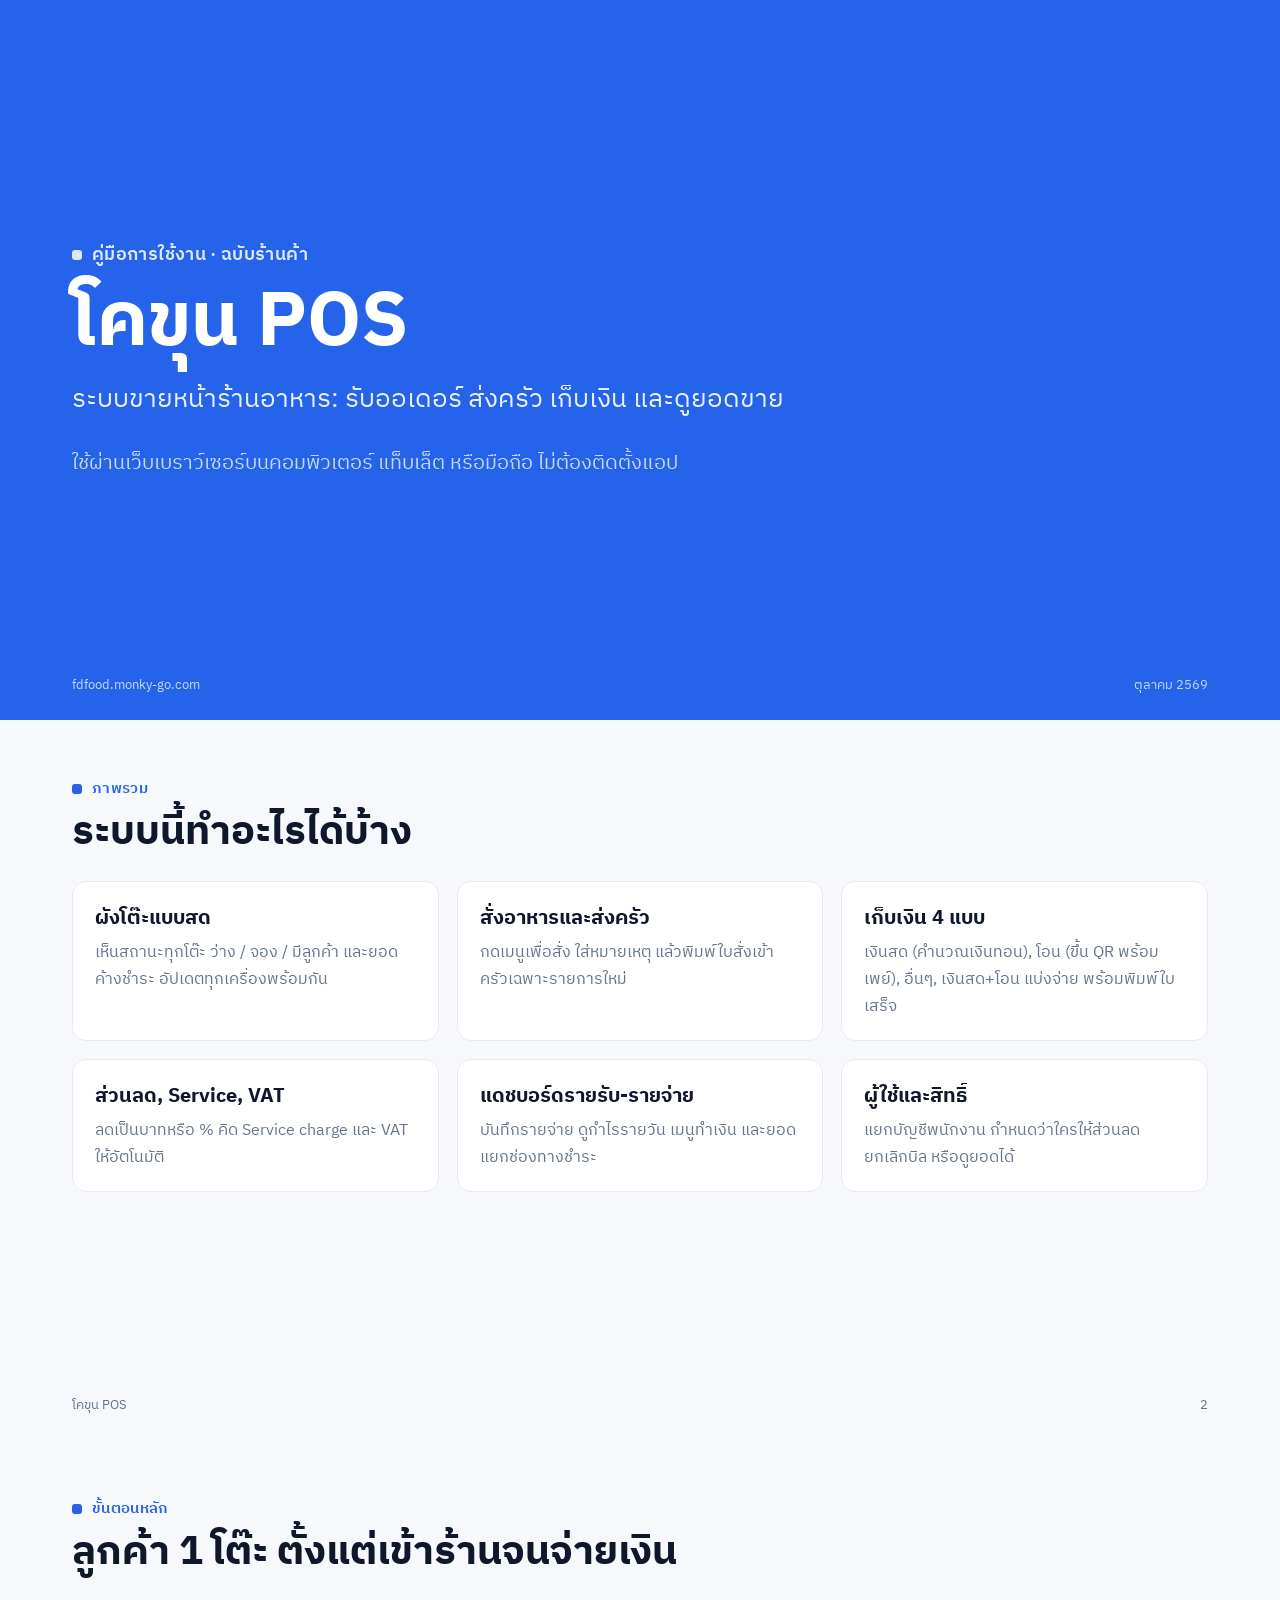
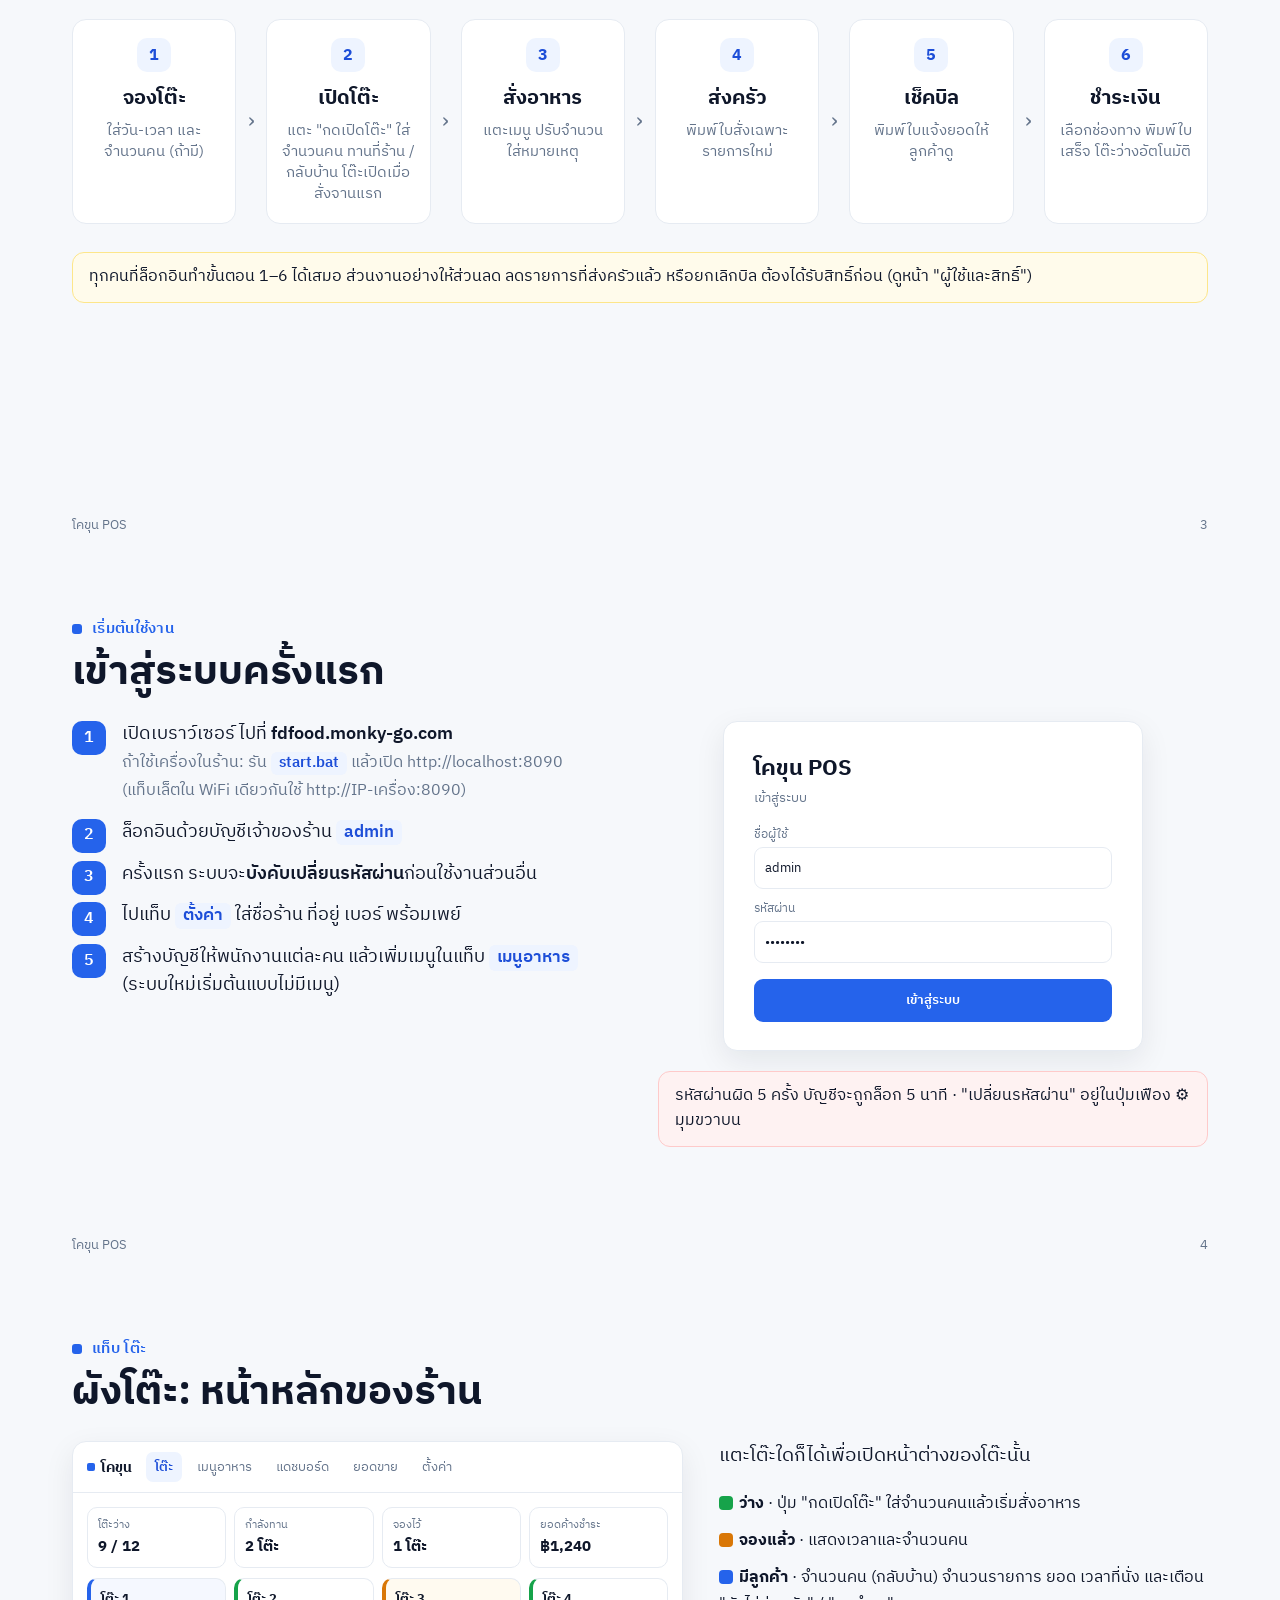
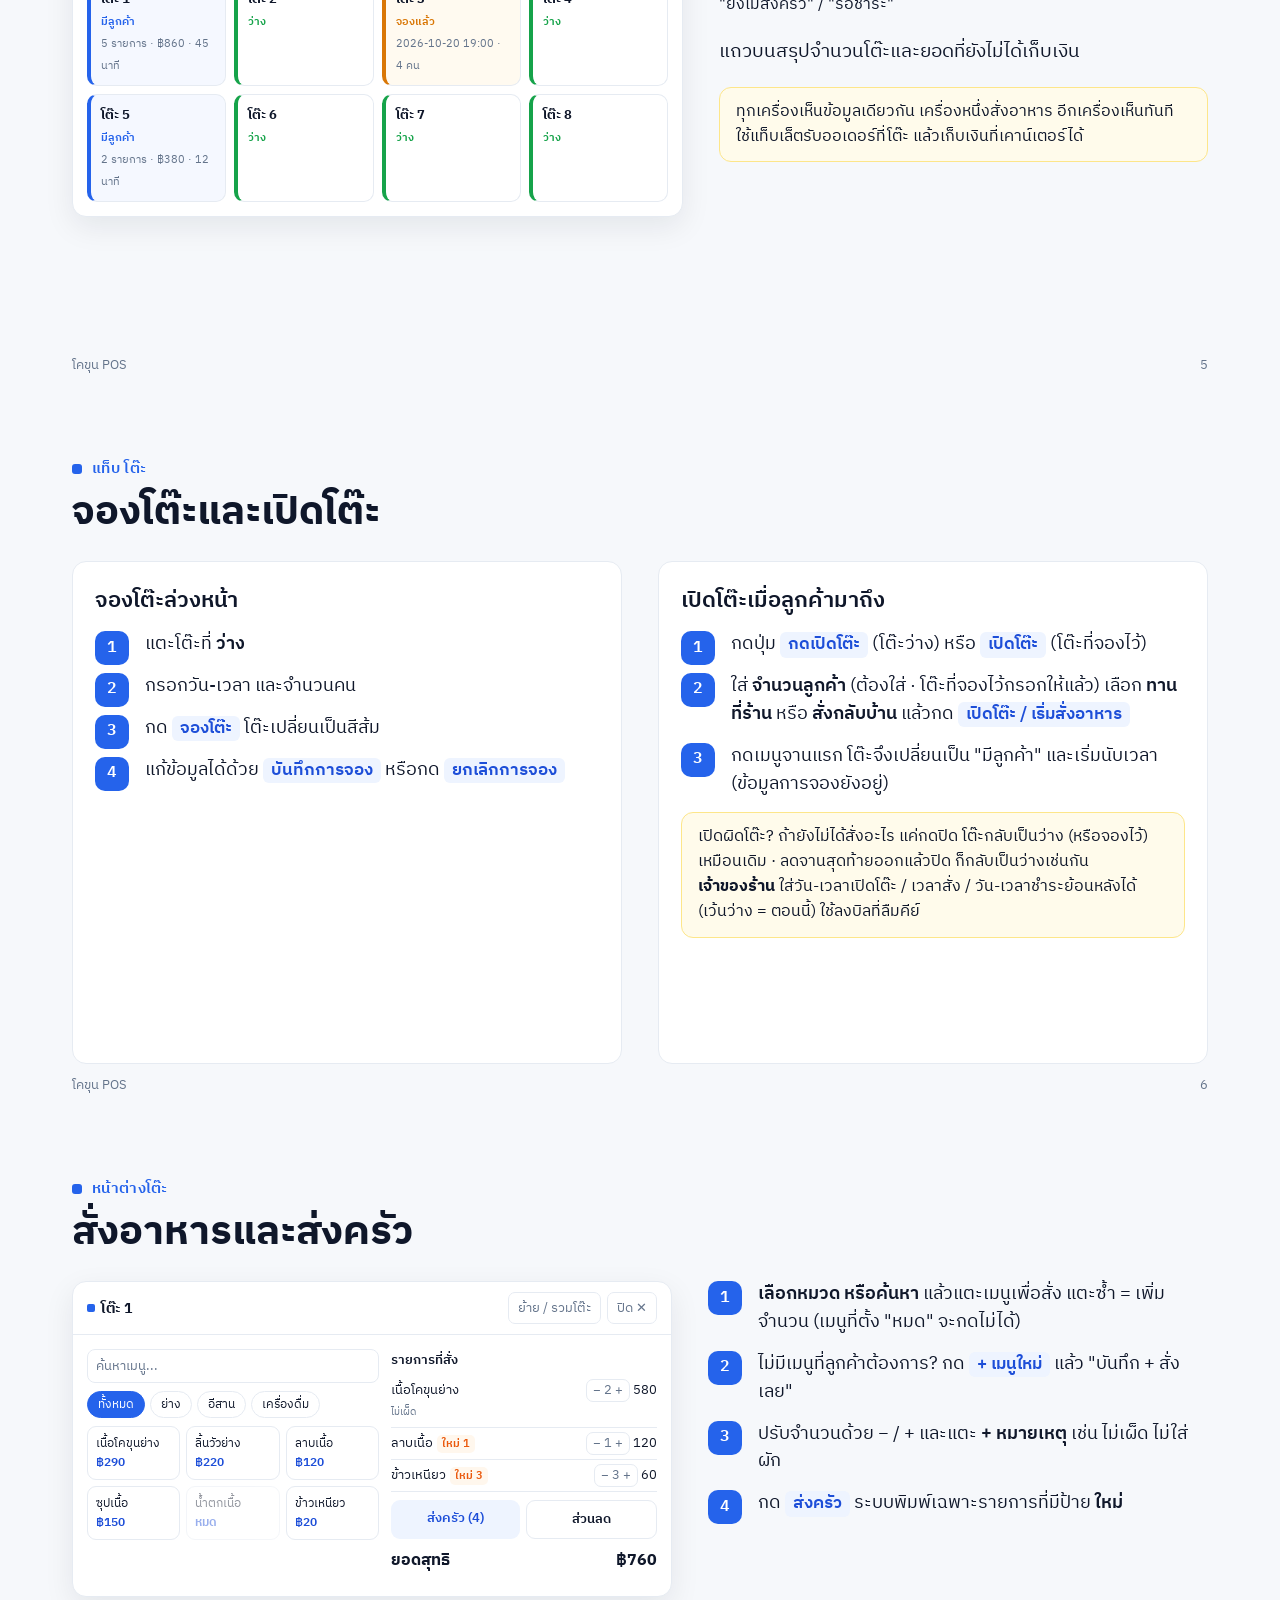
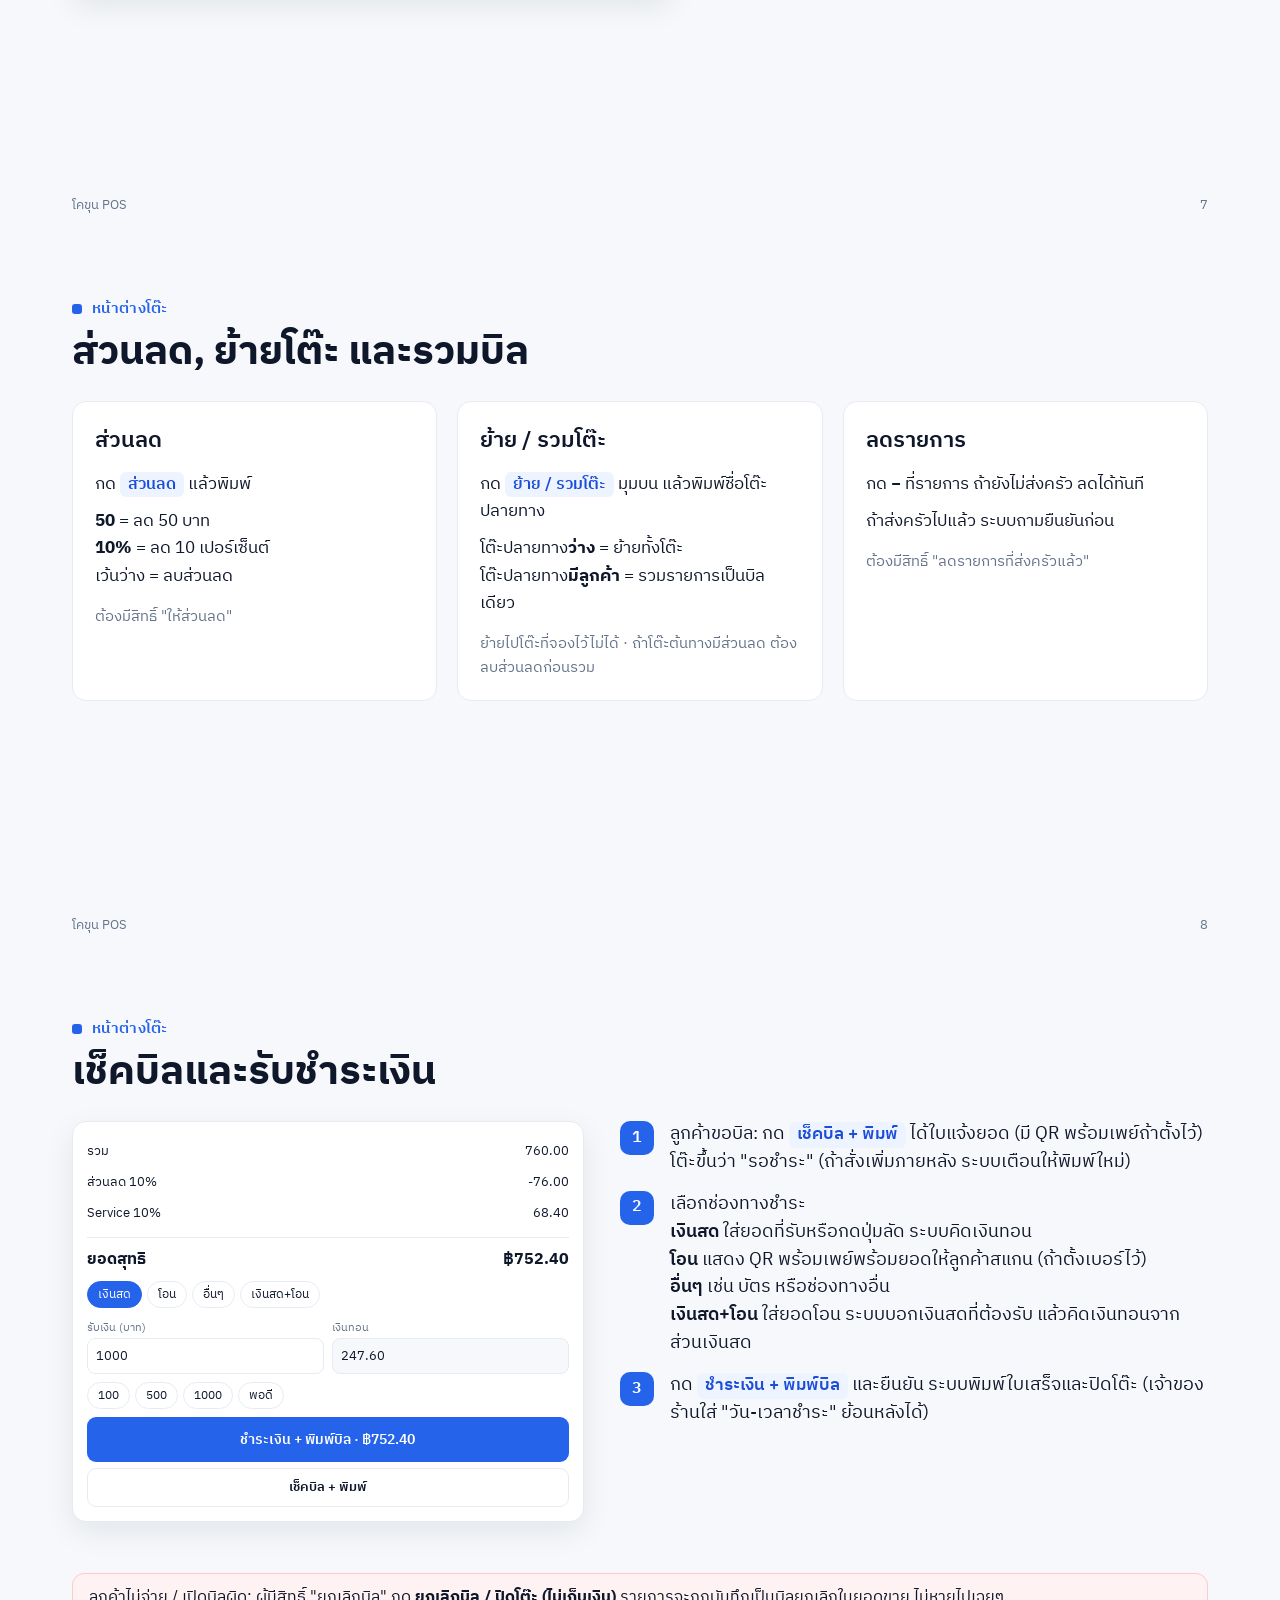
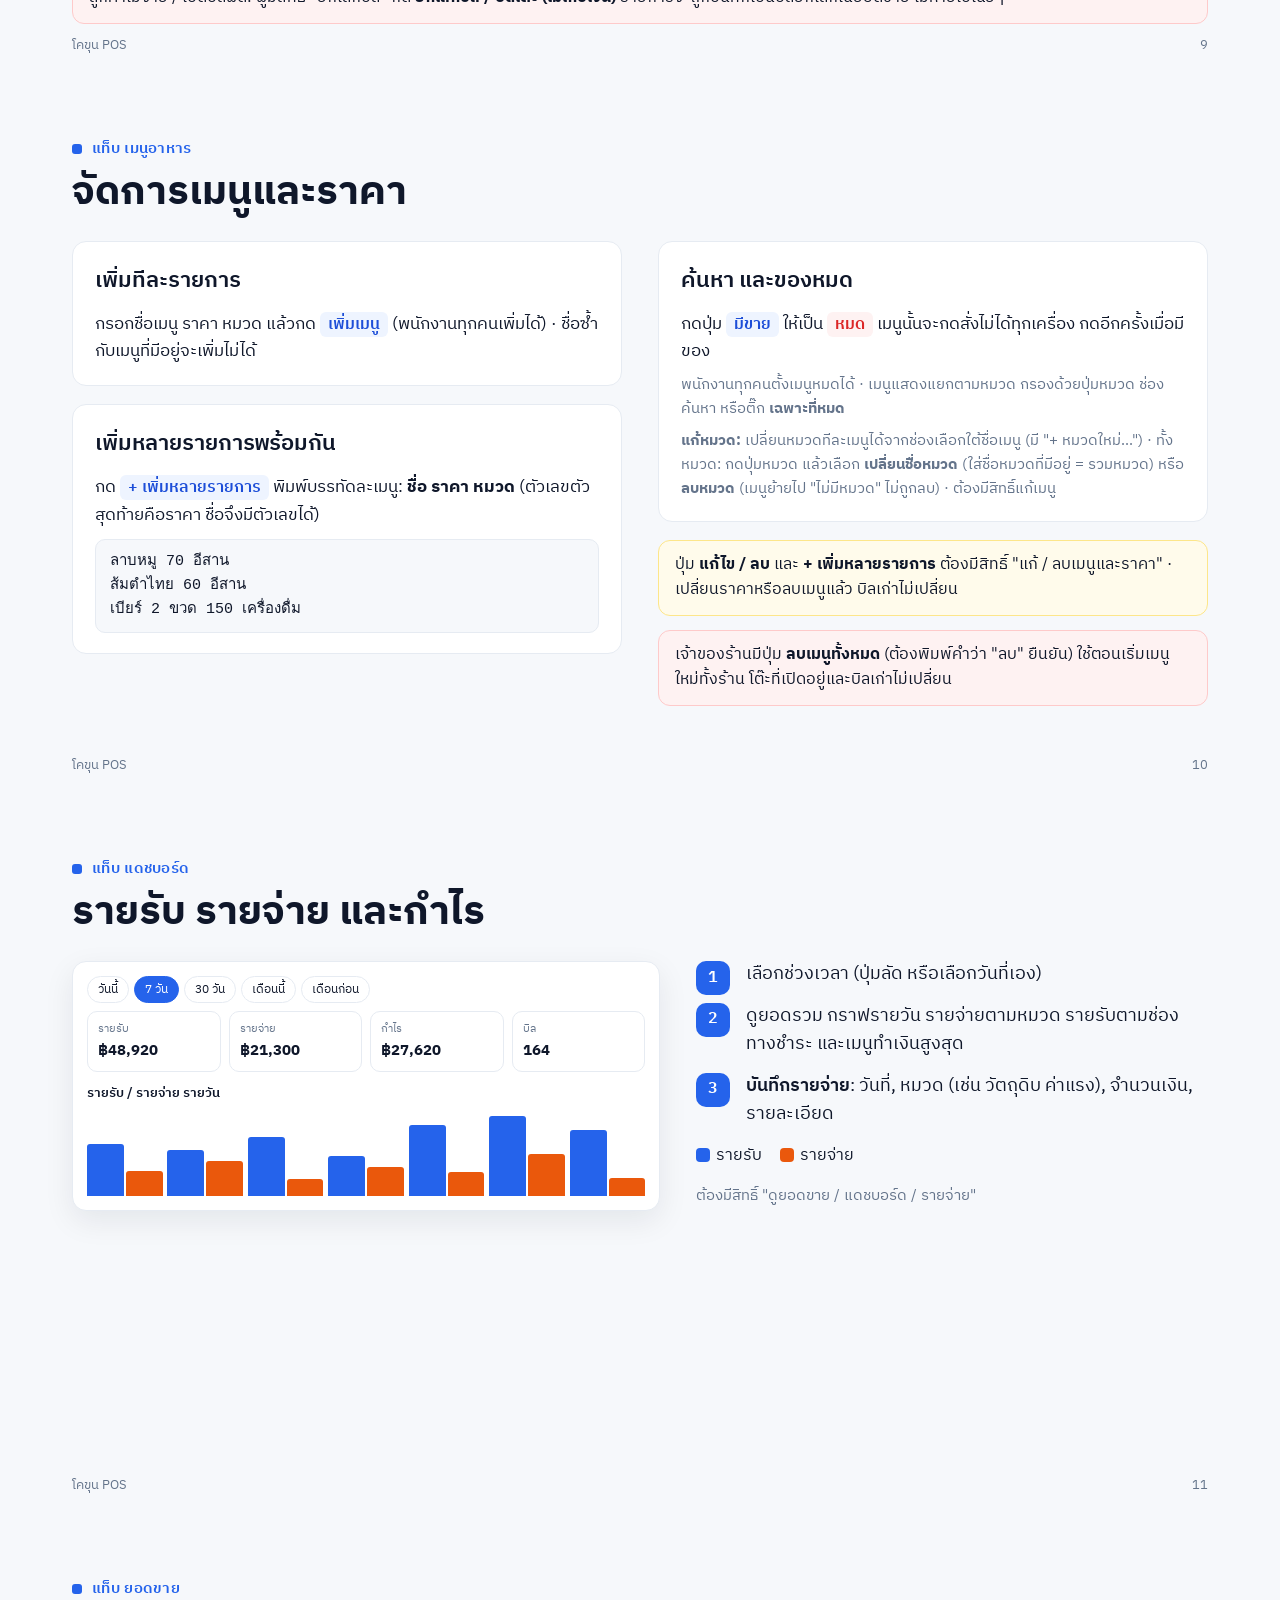
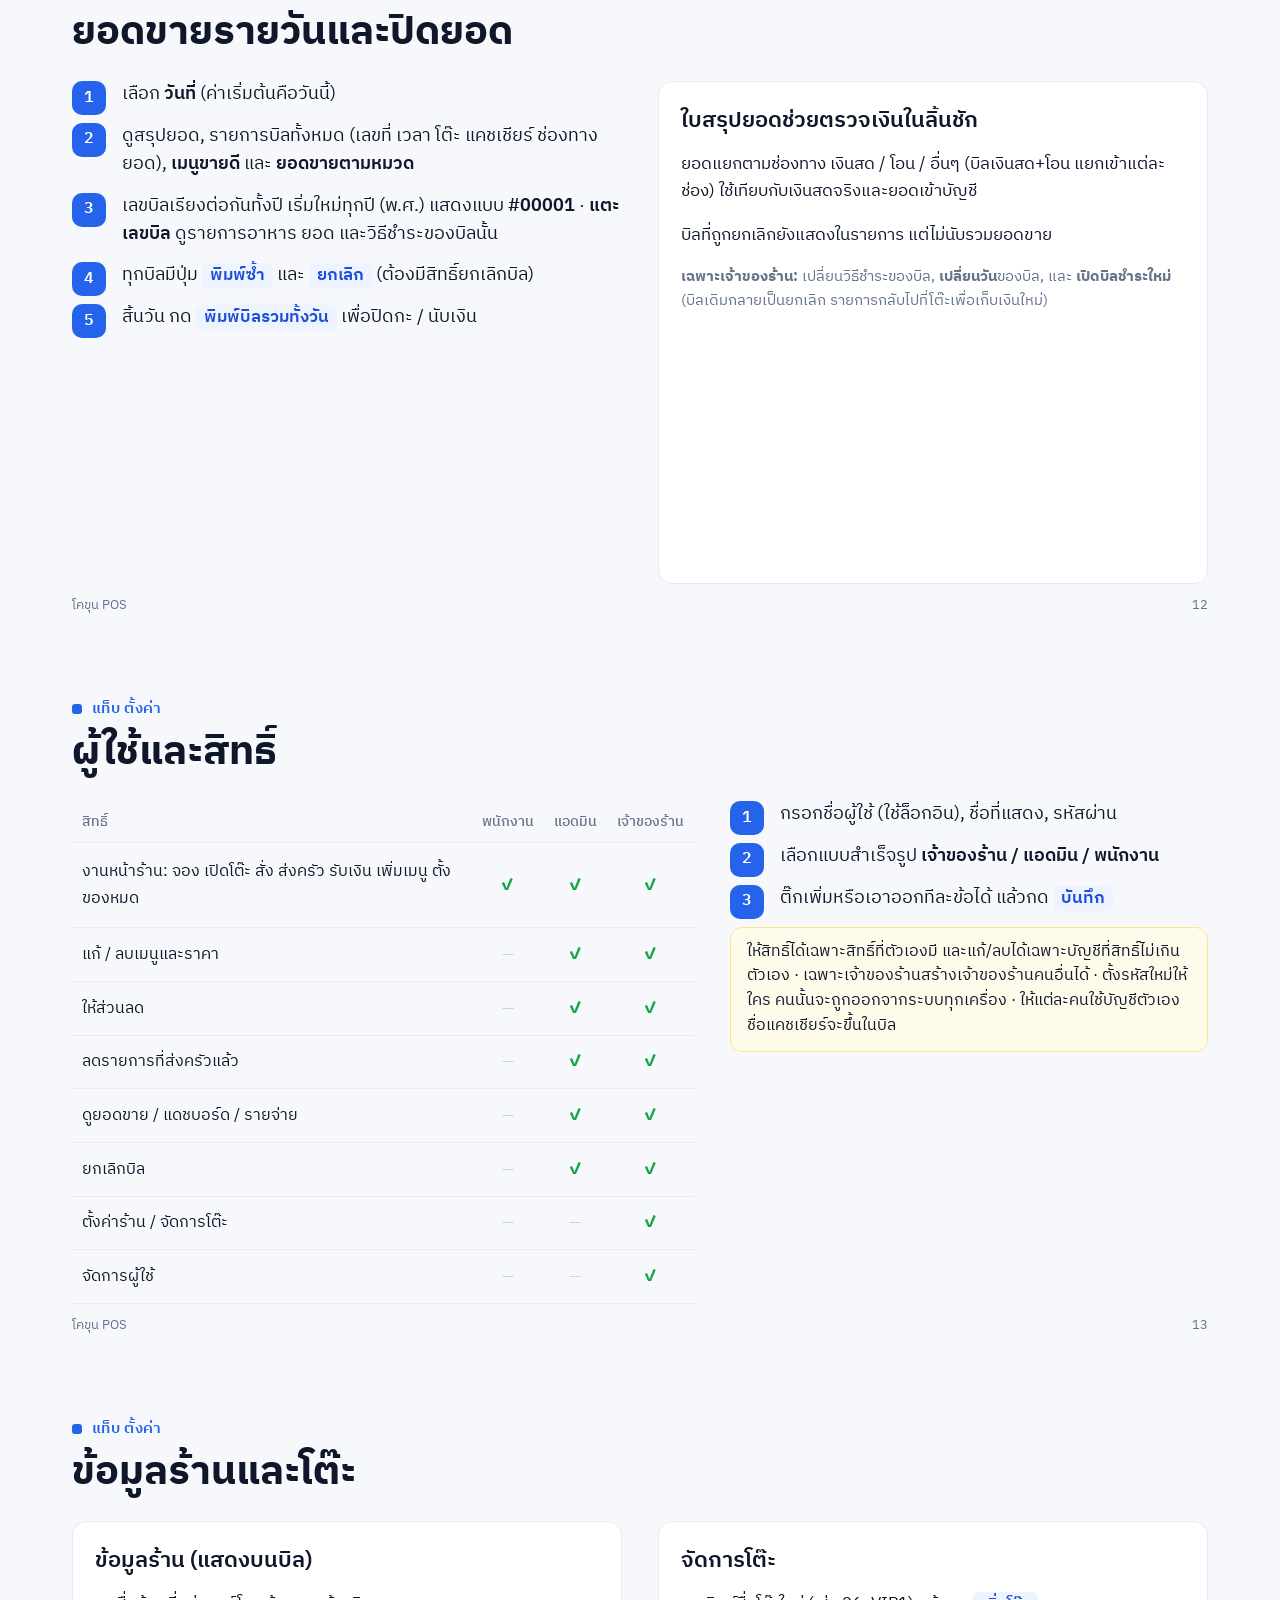
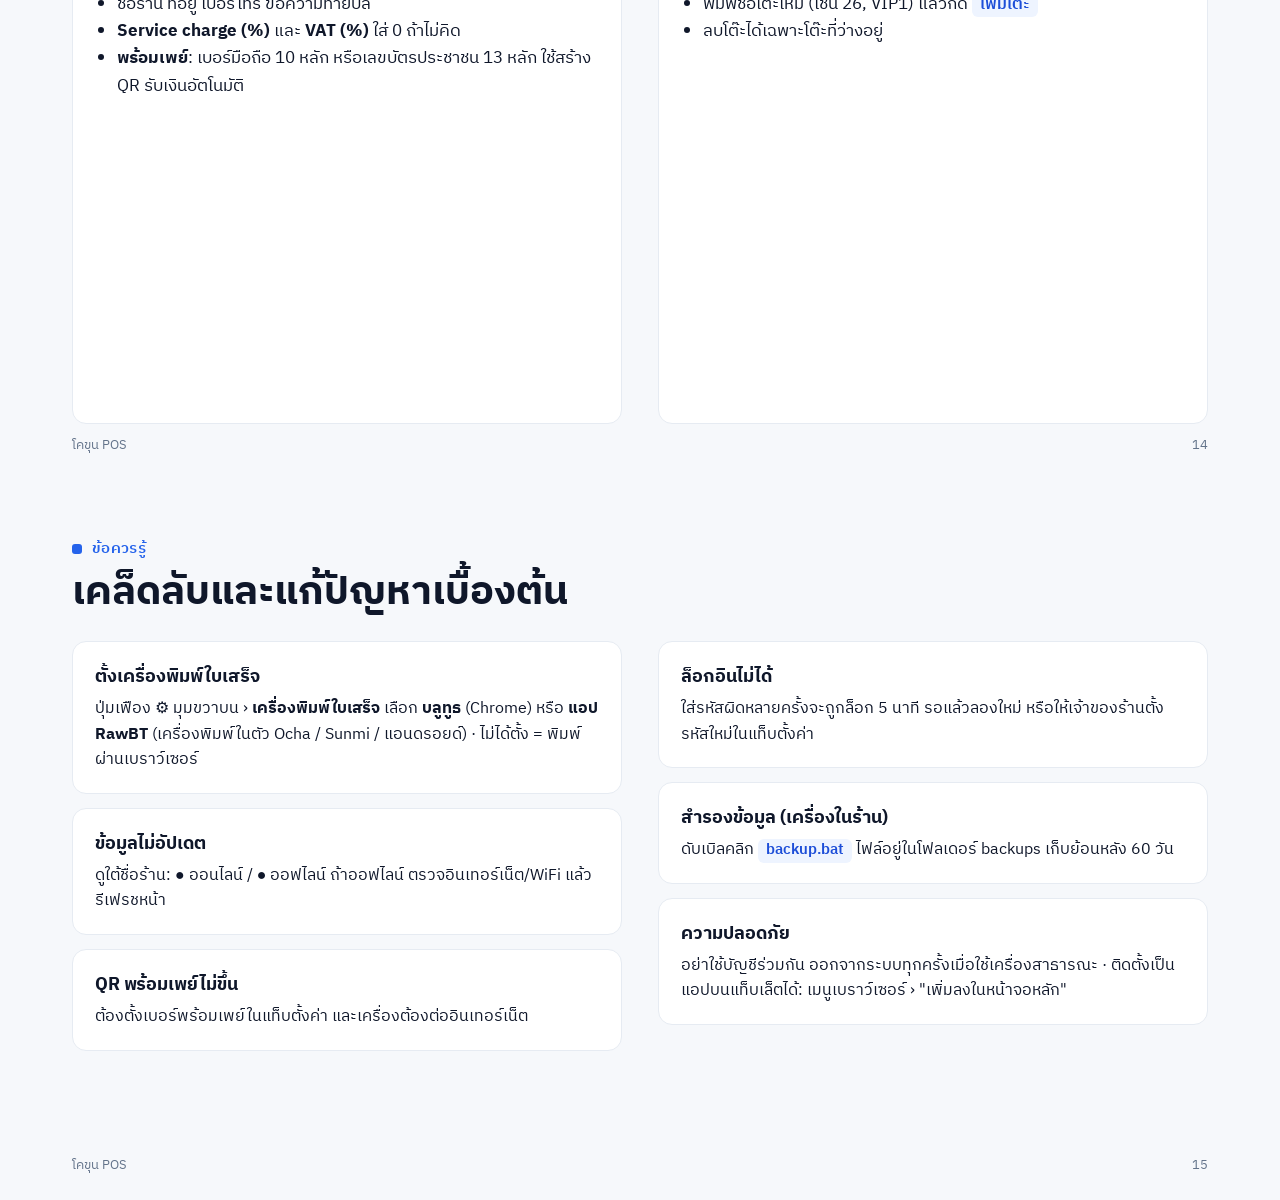
==== commit 39199d66: "Manual: เงินสด+โอน split payment Co-Authored-By: Claude Opus 5.5 <noreply@anthropic.com>" ====
--- a/docs/slides.html
+++ b/docs/slides.html
@@ -116,7 +116,7 @@
   <div class="grid3" style="gap:18px">
     <div class="card feat"><b>ผังโต๊ะแบบสด</b><span>เห็นสถานะทุกโต๊ะ ว่าง / จอง / มีลูกค้า และยอดค้างชำระ อัปเดตทุกเครื่องพร้อมกัน</span></div>
     <div class="card feat"><b>สั่งอาหารและส่งครัว</b><span>กดเมนูเพื่อสั่ง ใส่หมายเหตุ แล้วพิมพ์ใบสั่งเข้าครัวเฉพาะรายการใหม่</span></div>
-    <div class="card feat"><b>เก็บเงิน 3 ช่องทาง</b><span>เงินสด (คำนวณเงินทอน), โอน (ขึ้น QR พร้อมเพย์), อื่นๆ พร้อมพิมพ์ใบเสร็จ</span></div>
+    <div class="card feat"><b>เก็บเงิน 4 แบบ</b><span>เงินสด (คำนวณเงินทอน), โอน (ขึ้น QR พร้อมเพย์), อื่นๆ, เงินสด+โอน แบ่งจ่าย พร้อมพิมพ์ใบเสร็จ</span></div>
     <div class="card feat"><b>ส่วนลด, Service, VAT</b><span>ลดเป็นบาทหรือ % คิด Service charge และ VAT ให้อัตโนมัติ</span></div>
     <div class="card feat"><b>แดชบอร์ดรายรับ-รายจ่าย</b><span>บันทึกรายจ่าย ดูกำไรรายวัน เมนูทำเงิน และยอดแยกช่องทางชำระ</span></div>
     <div class="card feat"><b>ผู้ใช้และสิทธิ์</b><span>แยกบัญชีพนักงาน กำหนดว่าใครให้ส่วนลด ยกเลิกบิล หรือดูยอดได้</span></div>
@@ -320,7 +320,7 @@
         <div class="row" style="border:0"><span>ส่วนลด 10%</span><span>-76.00</span></div>
         <div class="row" style="border:0"><span>Service 10%</span><span>68.40</span></div>
         <div class="tot" style="border-top:1px solid var(--line);padding-top:8px"><span>ยอดสุทธิ</span><span>฿752.40</span></div>
-        <div class="chips"><span class="chip on">เงินสด</span><span class="chip">โอน</span><span class="chip">อื่นๆ</span></div>
+        <div class="chips"><span class="chip on">เงินสด</span><span class="chip">โอน</span><span class="chip">อื่นๆ</span><span class="chip">เงินสด+โอน</span></div>
         <div style="display:grid;grid-template-columns:1fr 1fr;gap:8px">
           <div><small class="muted">รับเงิน (บาท)</small><div style="border:1px solid var(--line);border-radius:8px;padding:6px 8px">1000</div></div>
           <div><small class="muted">เงินทอน</small><div style="border:1px solid var(--line);border-radius:8px;padding:6px 8px;background:var(--bg)">247.60</div></div>
@@ -332,7 +332,7 @@
     </div>
     <ol class="steps">
       <li>ลูกค้าขอบิล: กด <span class="k">เช็คบิล + พิมพ์</span> ได้ใบแจ้งยอด (มี QR พร้อมเพย์ถ้าตั้งไว้) โต๊ะขึ้นว่า "รอชำระ" (ถ้าสั่งเพิ่มภายหลัง ระบบเตือนให้พิมพ์ใหม่)</li>
-      <li>เลือกช่องทางชำระ<br><b>เงินสด</b> ใส่ยอดที่รับหรือกดปุ่มลัด ระบบคิดเงินทอน<br><b>โอน</b> แสดง QR พร้อมเพย์พร้อมยอดให้ลูกค้าสแกน (ถ้าตั้งเบอร์ไว้)<br><b>อื่นๆ</b> เช่น บัตร หรือช่องทางอื่น</li>
+      <li>เลือกช่องทางชำระ<br><b>เงินสด</b> ใส่ยอดที่รับหรือกดปุ่มลัด ระบบคิดเงินทอน<br><b>โอน</b> แสดง QR พร้อมเพย์พร้อมยอดให้ลูกค้าสแกน (ถ้าตั้งเบอร์ไว้)<br><b>อื่นๆ</b> เช่น บัตร หรือช่องทางอื่น<br><b>เงินสด+โอน</b> ใส่ยอดโอน ระบบบอกเงินสดที่ต้องรับ แล้วคิดเงินทอนจากส่วนเงินสด</li>
       <li>กด <span class="k">ชำระเงิน + พิมพ์บิล</span> และยืนยัน ระบบพิมพ์ใบเสร็จและปิดโต๊ะ (เจ้าของร้านใส่ "วัน-เวลาชำระ" ย้อนหลังได้)</li>
     </ol>
   </div>
@@ -423,7 +423,7 @@
     </ol>
     <div class="card">
       <h2>ใบสรุปยอดช่วยตรวจเงินในลิ้นชัก</h2>
-      <p style="font-size:17px;margin:0">ยอดแยกตามช่องทาง เงินสด / โอน / อื่นๆ ใช้เทียบกับเงินสดจริงและยอดเข้าบัญชี</p>
+      <p style="font-size:17px;margin:0">ยอดแยกตามช่องทาง เงินสด / โอน / อื่นๆ (บิลเงินสด+โอน แยกเข้าแต่ละช่อง) ใช้เทียบกับเงินสดจริงและยอดเข้าบัญชี</p>
       <p style="font-size:17px;margin-bottom:0">บิลที่ถูกยกเลิกยังแสดงในรายการ แต่ไม่นับรวมยอดขาย</p>
       <p class="muted" style="font-size:15px;margin-bottom:0"><b>เฉพาะเจ้าของร้าน:</b> เปลี่ยนวิธีชำระของบิล, <b>เปลี่ยนวัน</b>ของบิล, และ <b>เปิดบิลชำระใหม่</b> (บิลเดิมกลายเป็นยกเลิก รายการกลับไปที่โต๊ะเพื่อเก็บเงินใหม่)</p>
     </div>
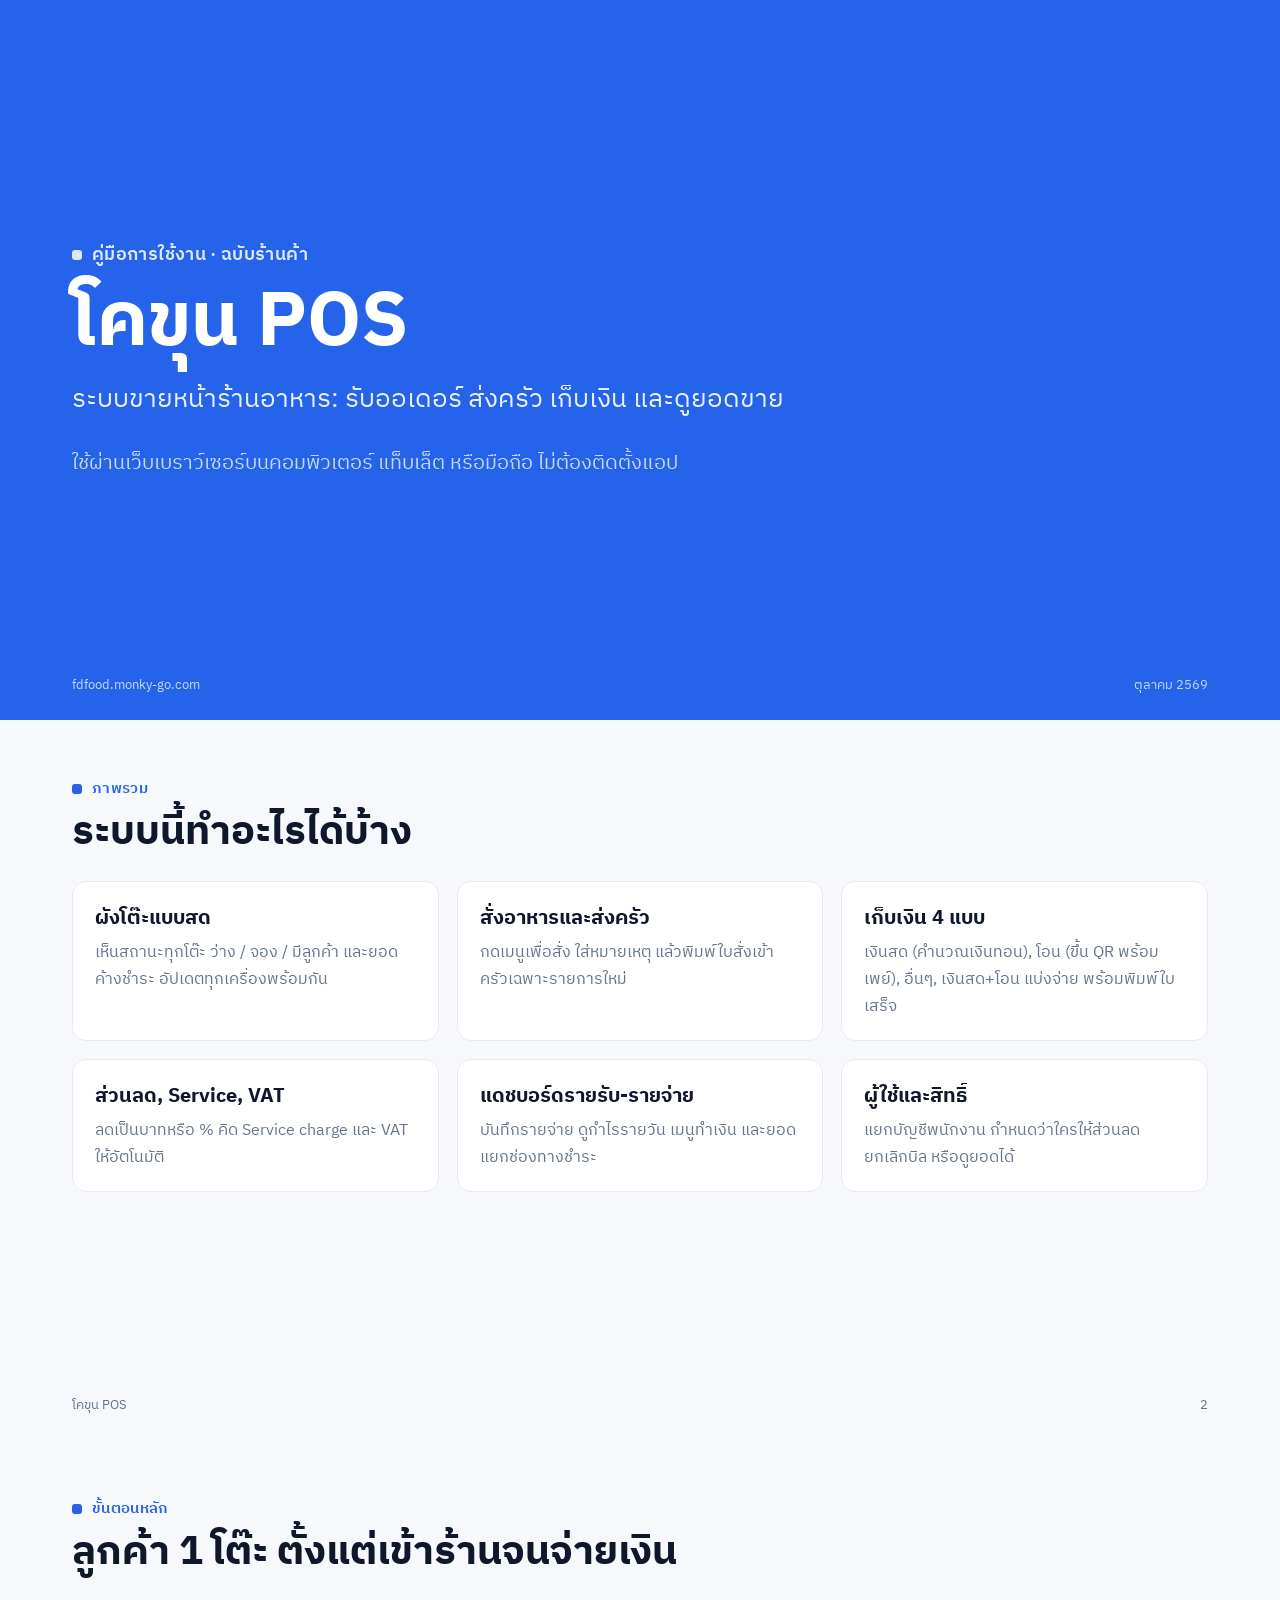
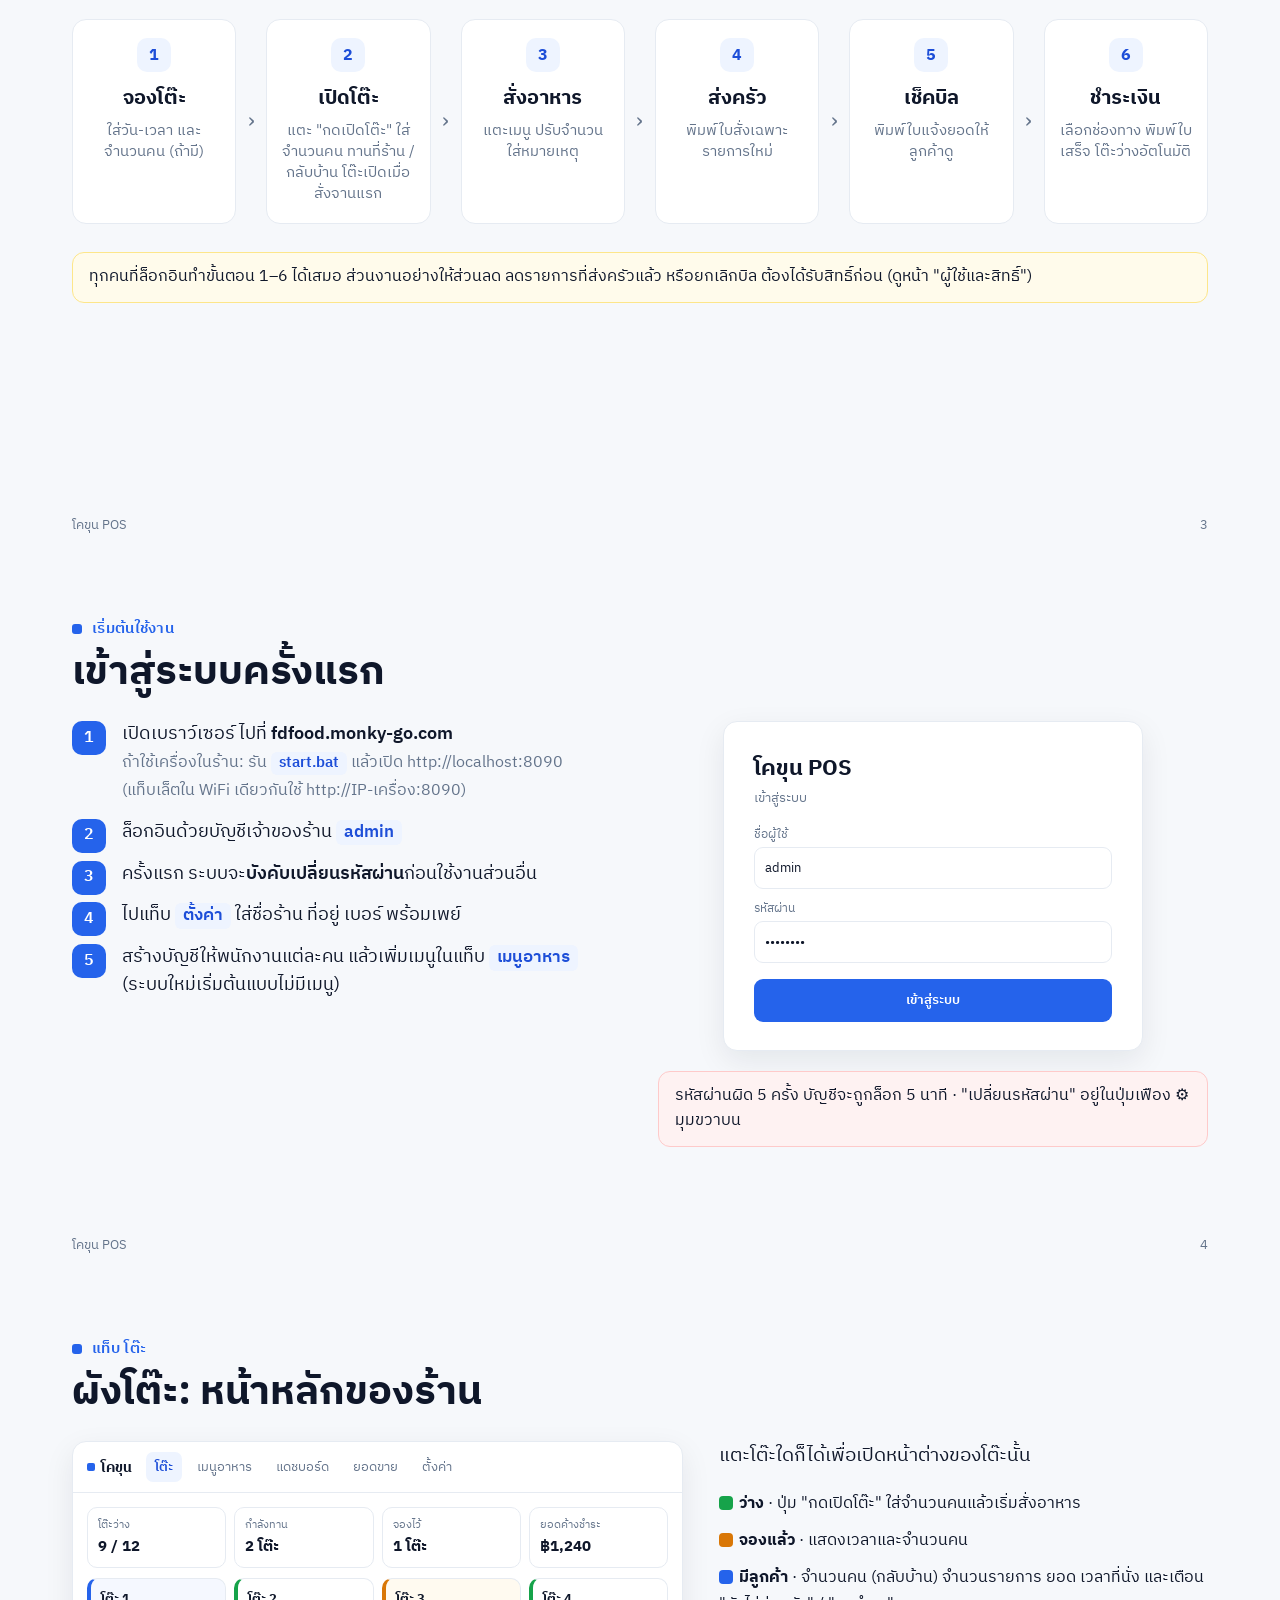
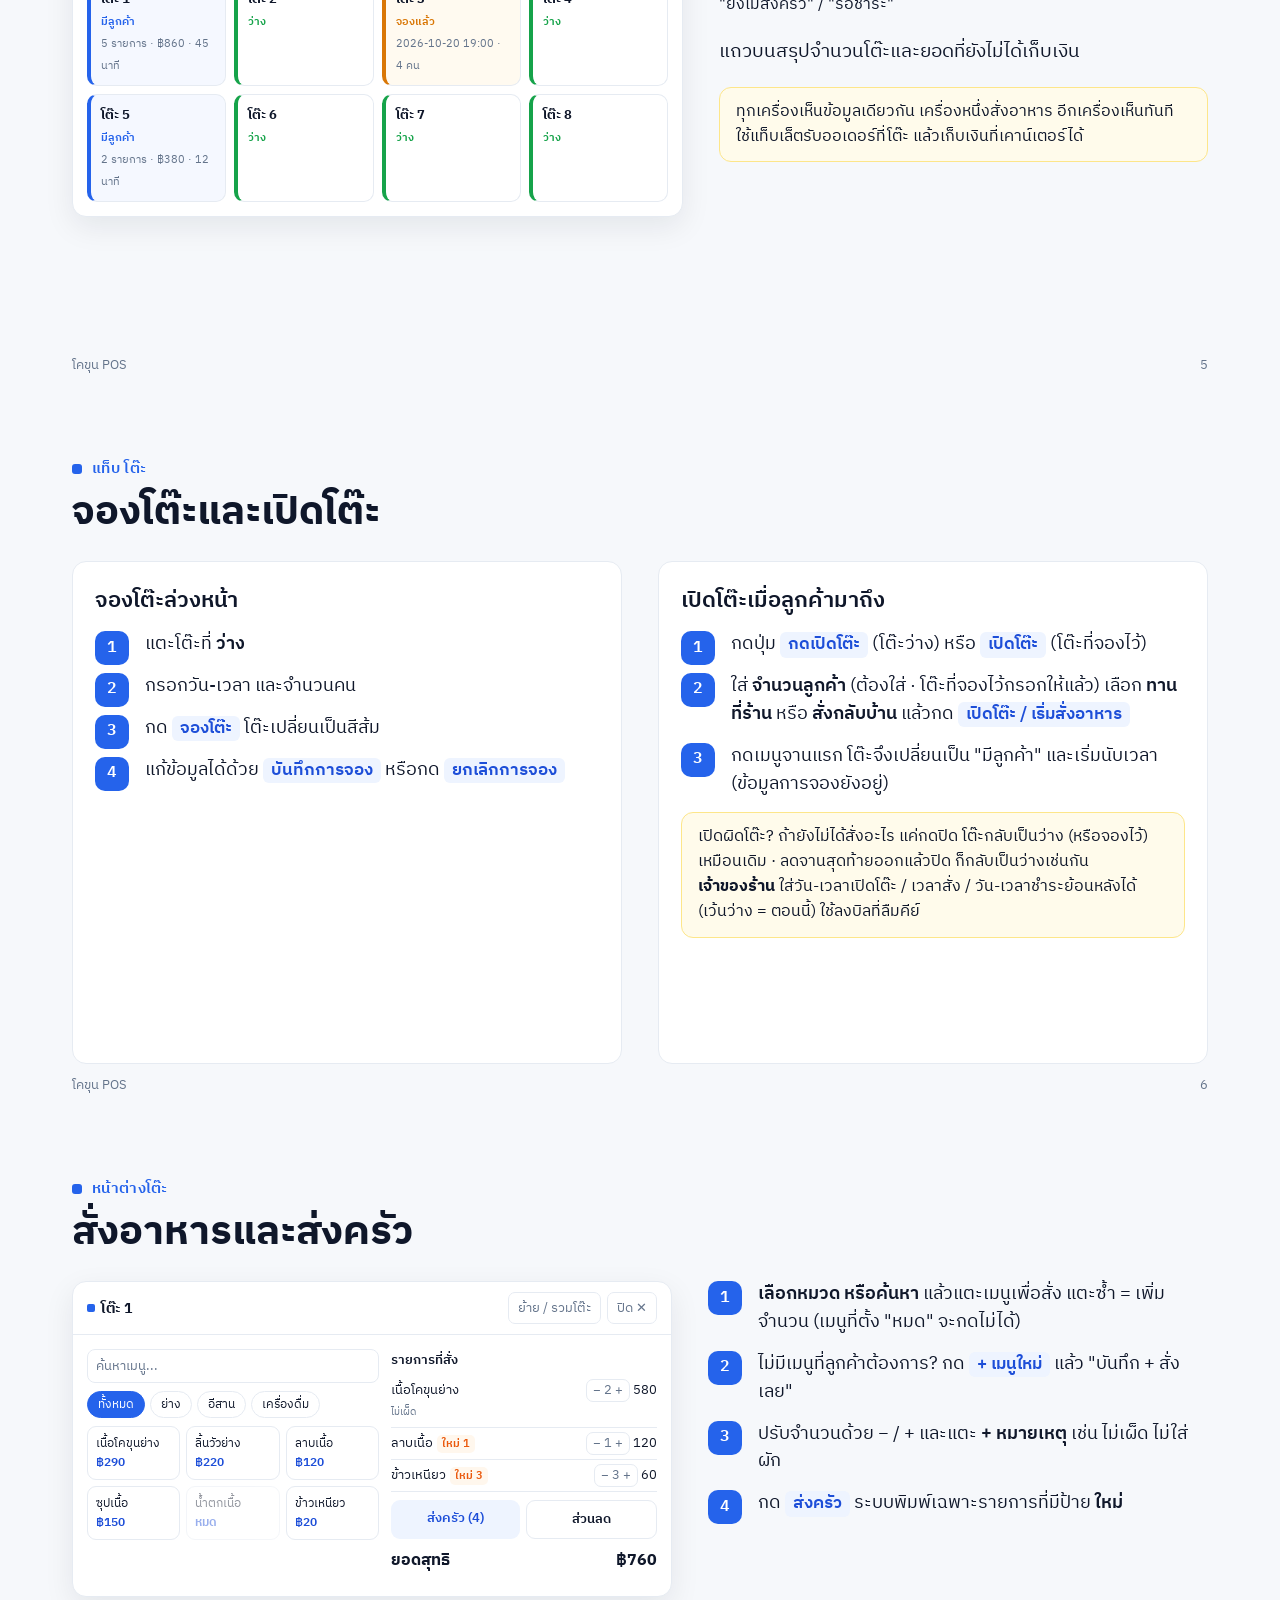
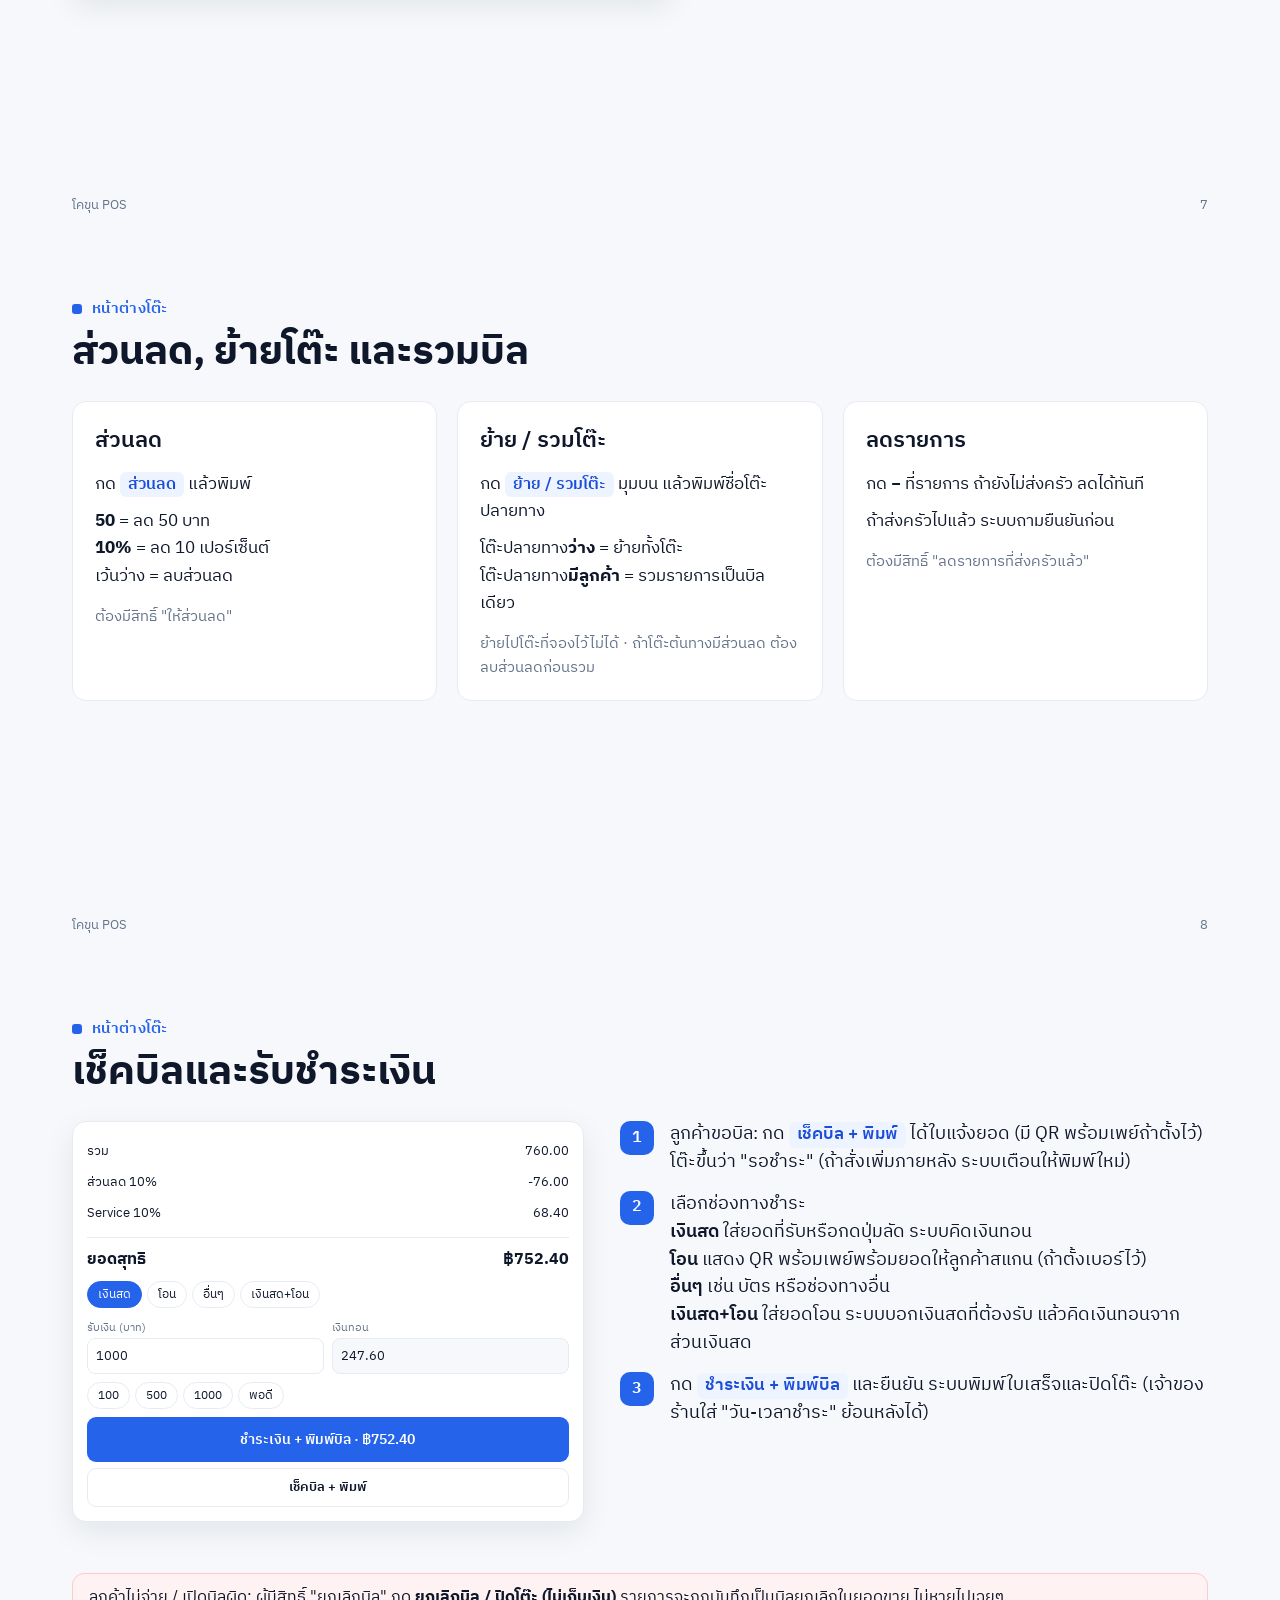
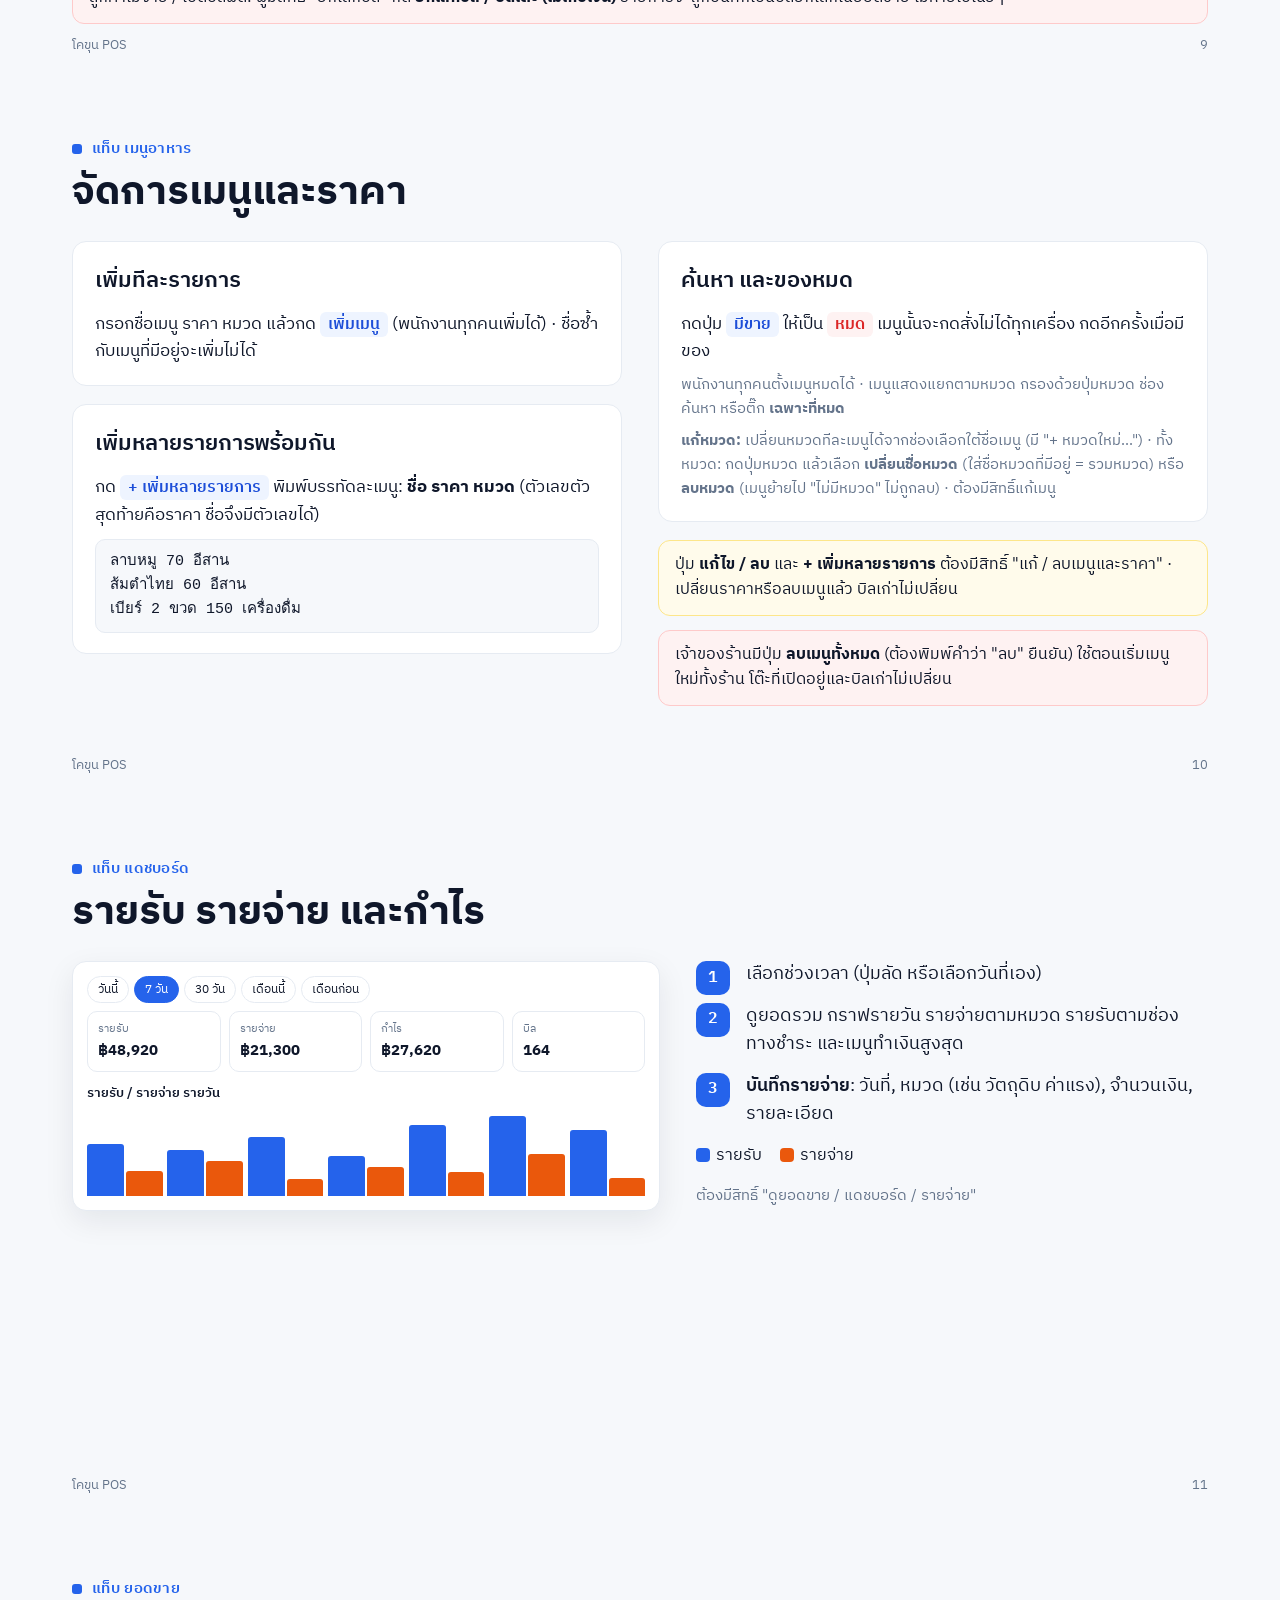
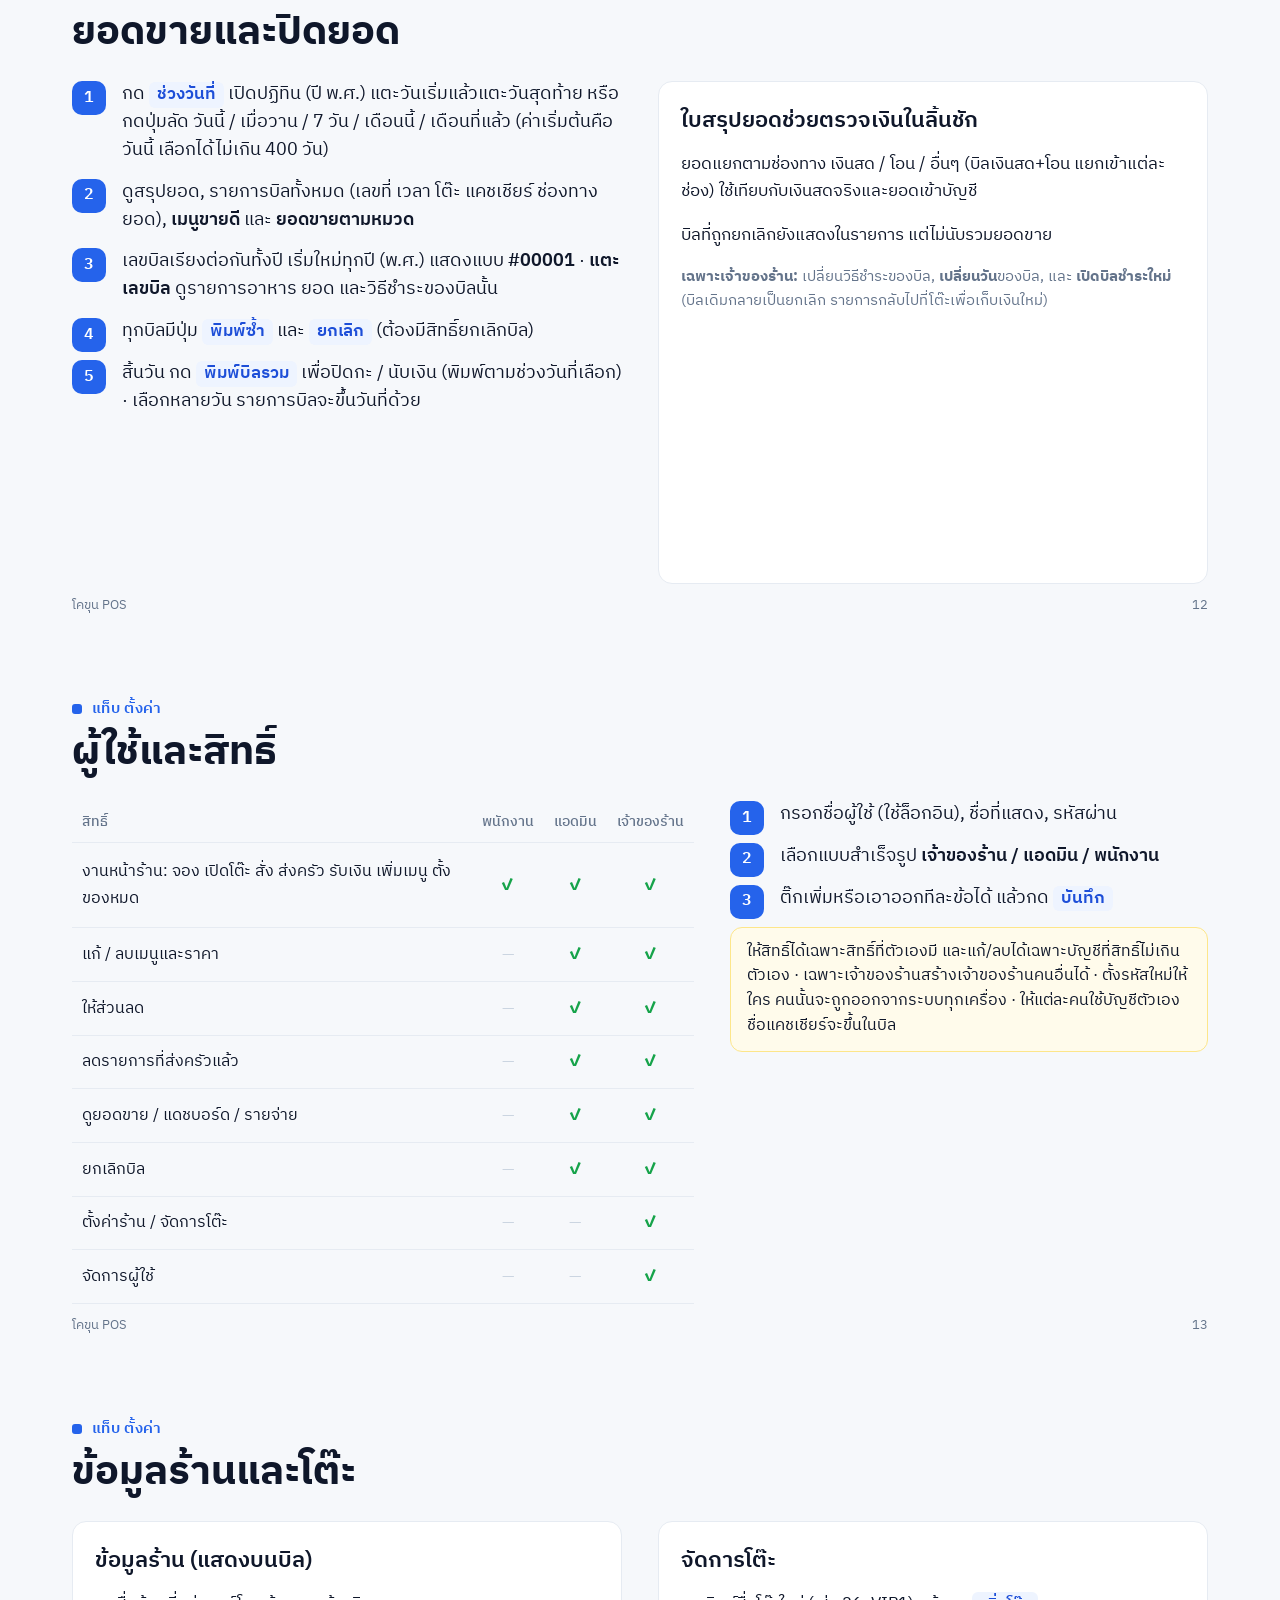
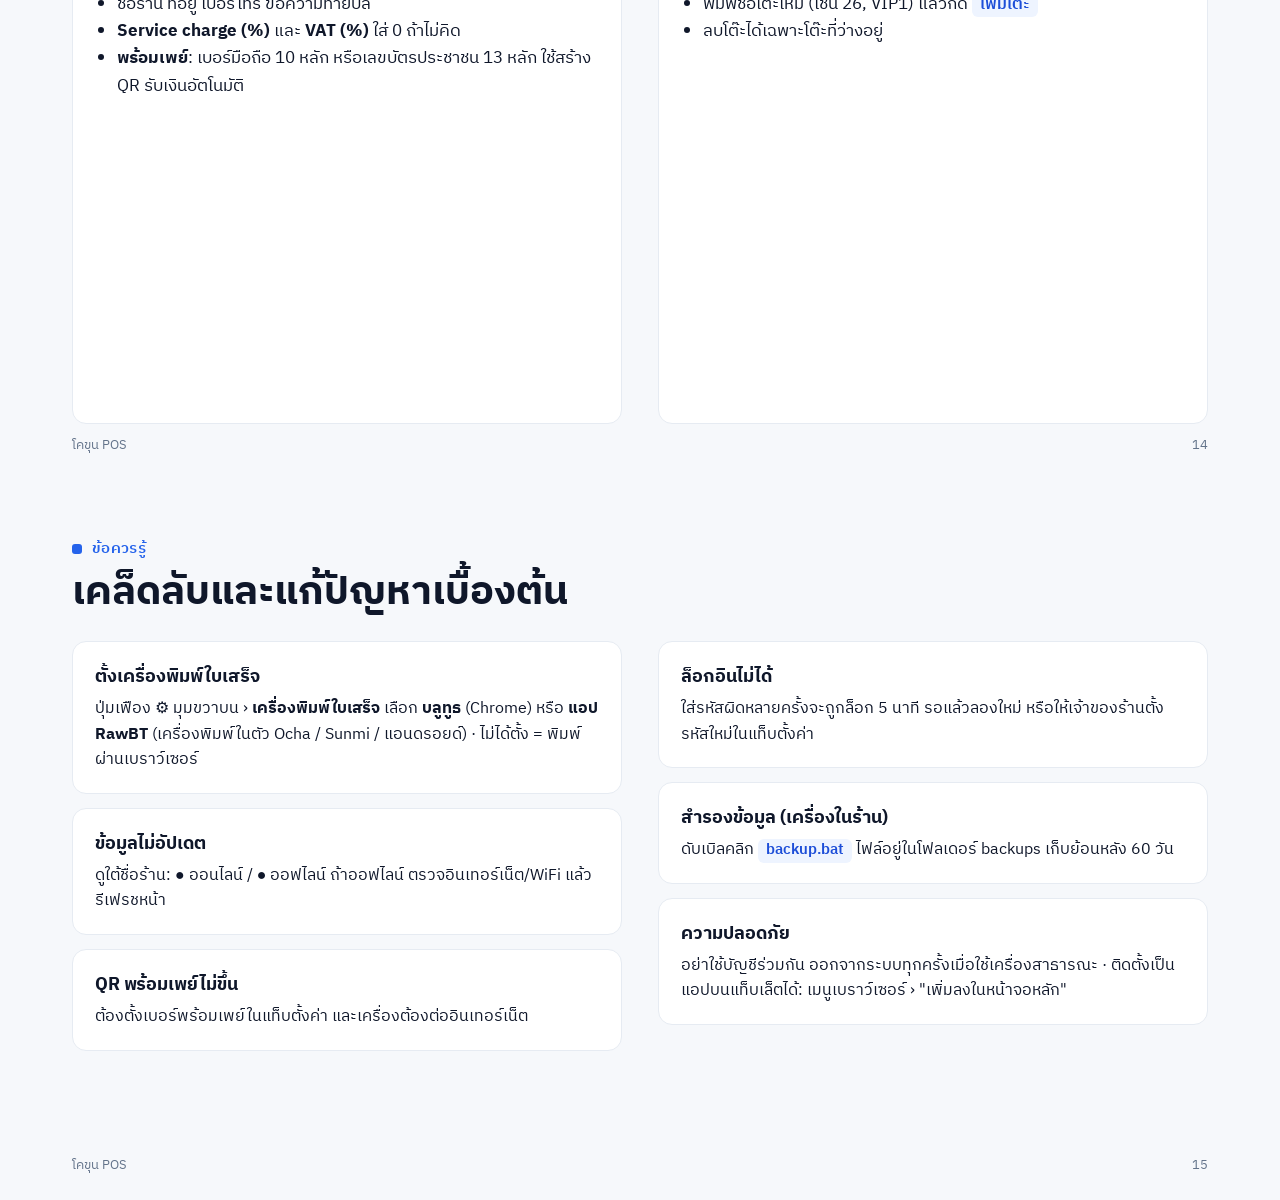
==== commit f5a53012: "Manual: sales date-range calendar and พิมพ์บิลรวม Co-Authored-By: Claude Opus 5.5 <noreply@anthropic" ====
--- a/docs/slides.html
+++ b/docs/slides.html
@@ -412,14 +412,14 @@
 <!-- 12 report -->
 <section class="s">
   <div class="kick">แท็บ ยอดขาย</div>
-  <h1>ยอดขายรายวันและปิดยอด</h1>
+  <h1>ยอดขายและปิดยอด</h1>
   <div class="grid2">
     <ol class="steps">
-      <li>เลือก <b>วันที่</b> (ค่าเริ่มต้นคือวันนี้)</li>
+      <li>กด <span class="k">ช่วงวันที่</span> เปิดปฏิทิน (ปี พ.ศ.) แตะวันเริ่มแล้วแตะวันสุดท้าย หรือกดปุ่มลัด วันนี้ / เมื่อวาน / 7 วัน / เดือนนี้ / เดือนที่แล้ว (ค่าเริ่มต้นคือวันนี้ เลือกได้ไม่เกิน 400 วัน)</li>
       <li>ดูสรุปยอด, รายการบิลทั้งหมด (เลขที่ เวลา โต๊ะ แคชเชียร์ ช่องทาง ยอด), <b>เมนูขายดี</b> และ <b>ยอดขายตามหมวด</b></li>
       <li>เลขบิลเรียงต่อกันทั้งปี เริ่มใหม่ทุกปี (พ.ศ.) แสดงแบบ <b>#00001</b> · <b>แตะเลขบิล</b> ดูรายการอาหาร ยอด และวิธีชำระของบิลนั้น</li>
       <li>ทุกบิลมีปุ่ม <span class="k">พิมพ์ซ้ำ</span> และ <span class="k">ยกเลิก</span> (ต้องมีสิทธิ์ยกเลิกบิล)</li>
-      <li>สิ้นวัน กด <span class="k">พิมพ์บิลรวมทั้งวัน</span> เพื่อปิดกะ / นับเงิน</li>
+      <li>สิ้นวัน กด <span class="k">พิมพ์บิลรวม</span> เพื่อปิดกะ / นับเงิน (พิมพ์ตามช่วงวันที่เลือก) · เลือกหลายวัน รายการบิลจะขึ้นวันที่ด้วย</li>
     </ol>
     <div class="card">
       <h2>ใบสรุปยอดช่วยตรวจเงินในลิ้นชัก</h2>
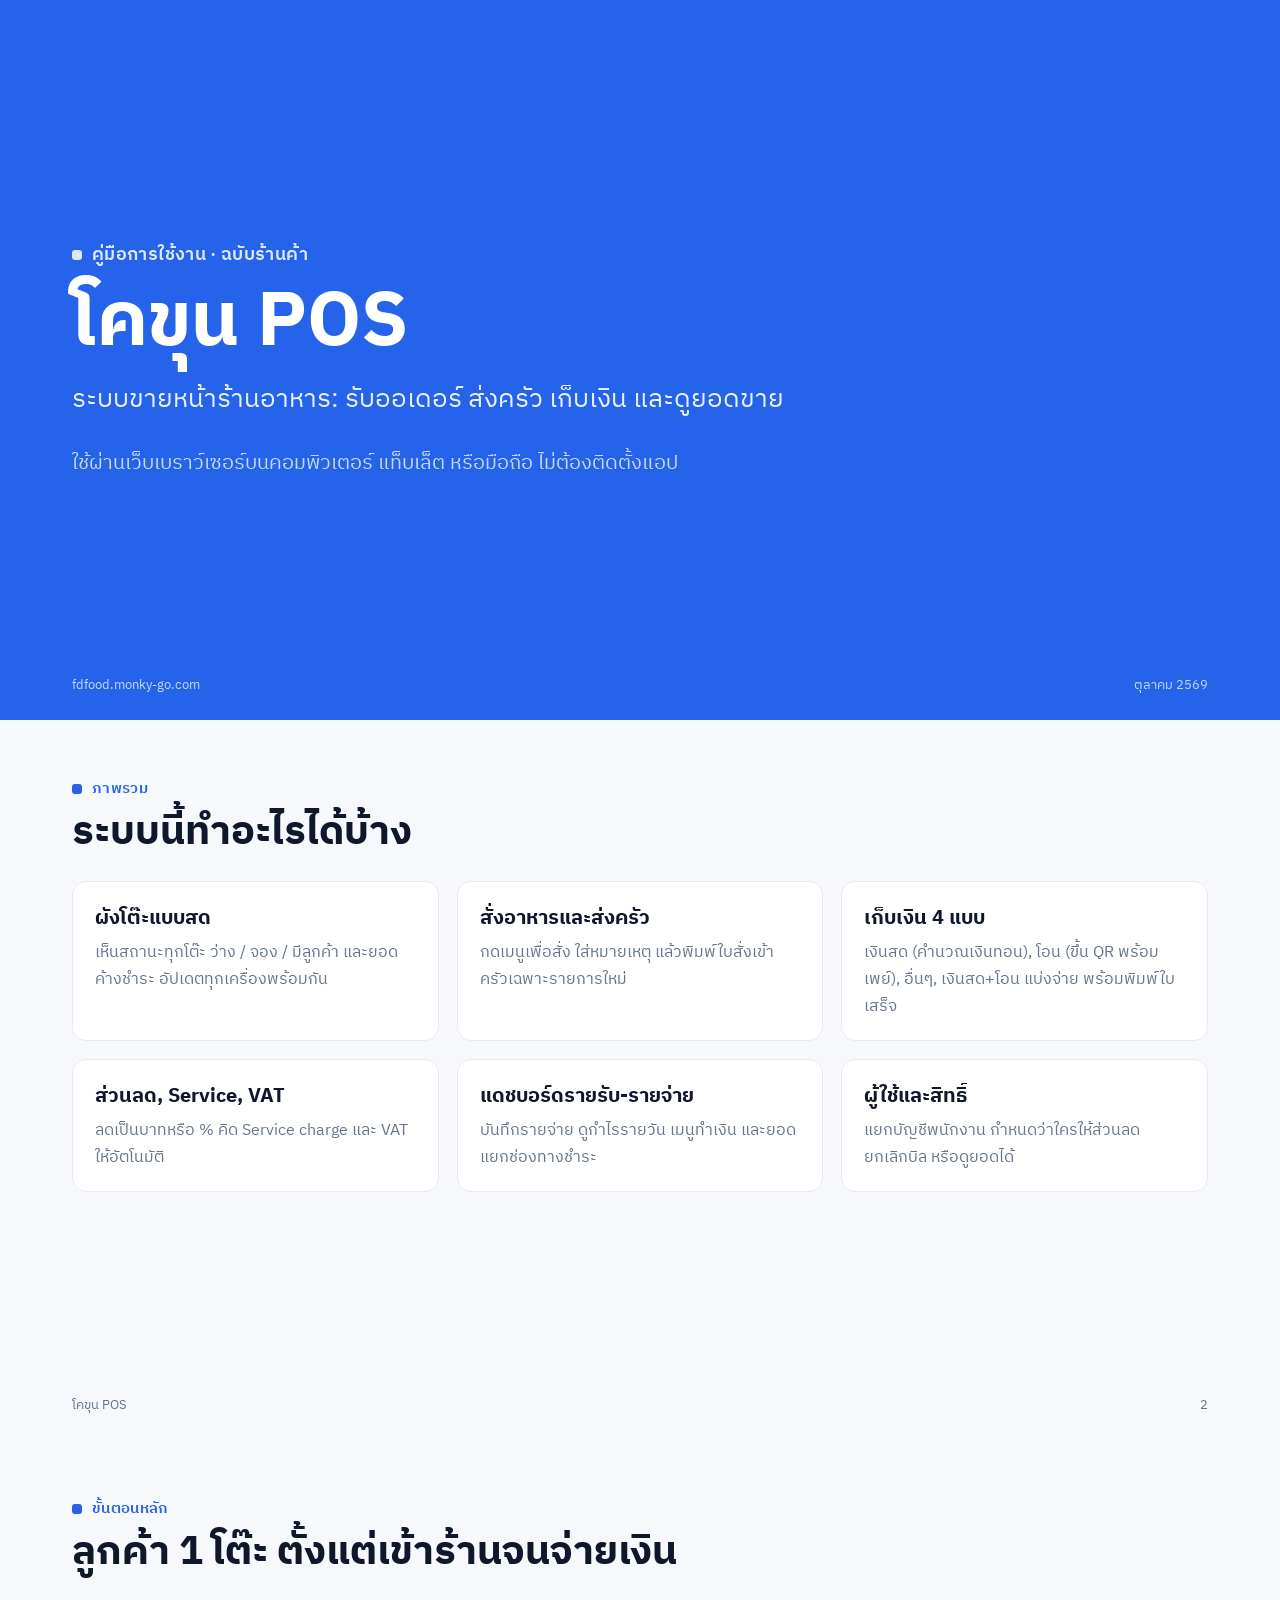
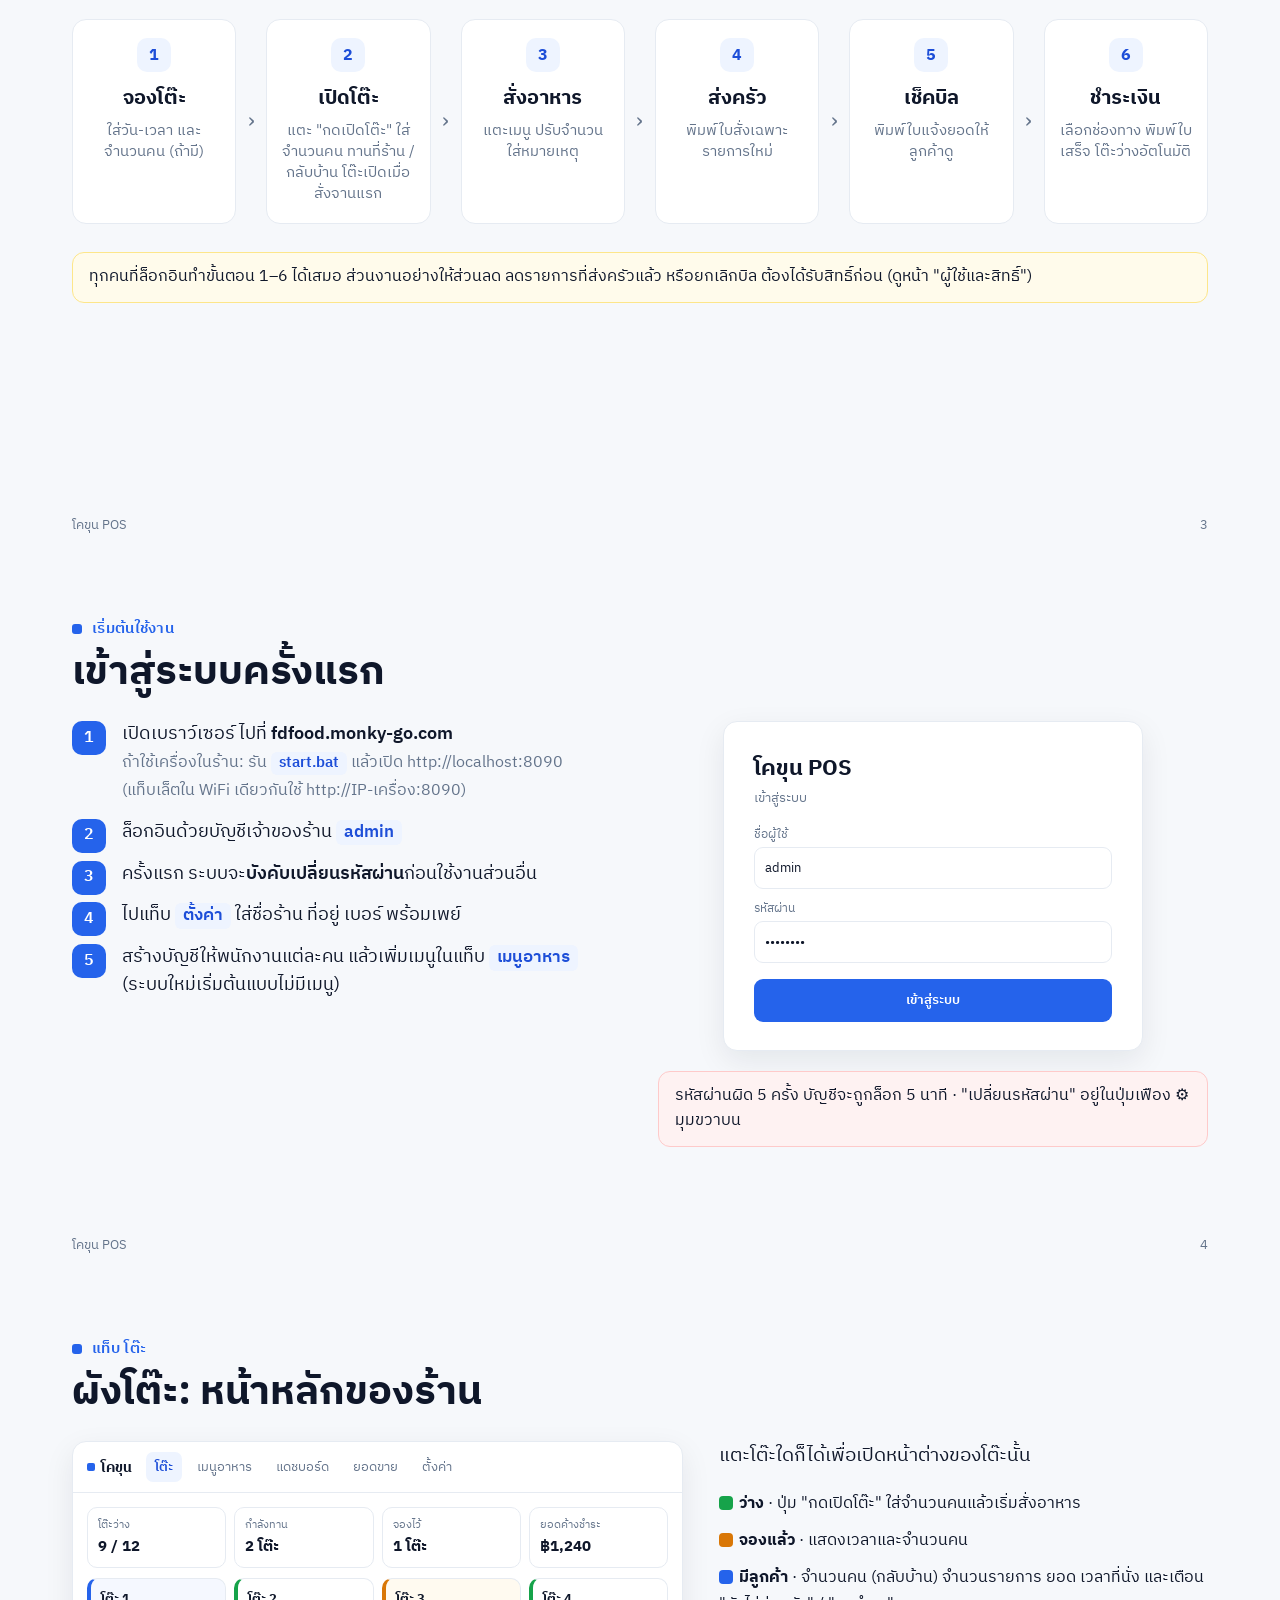
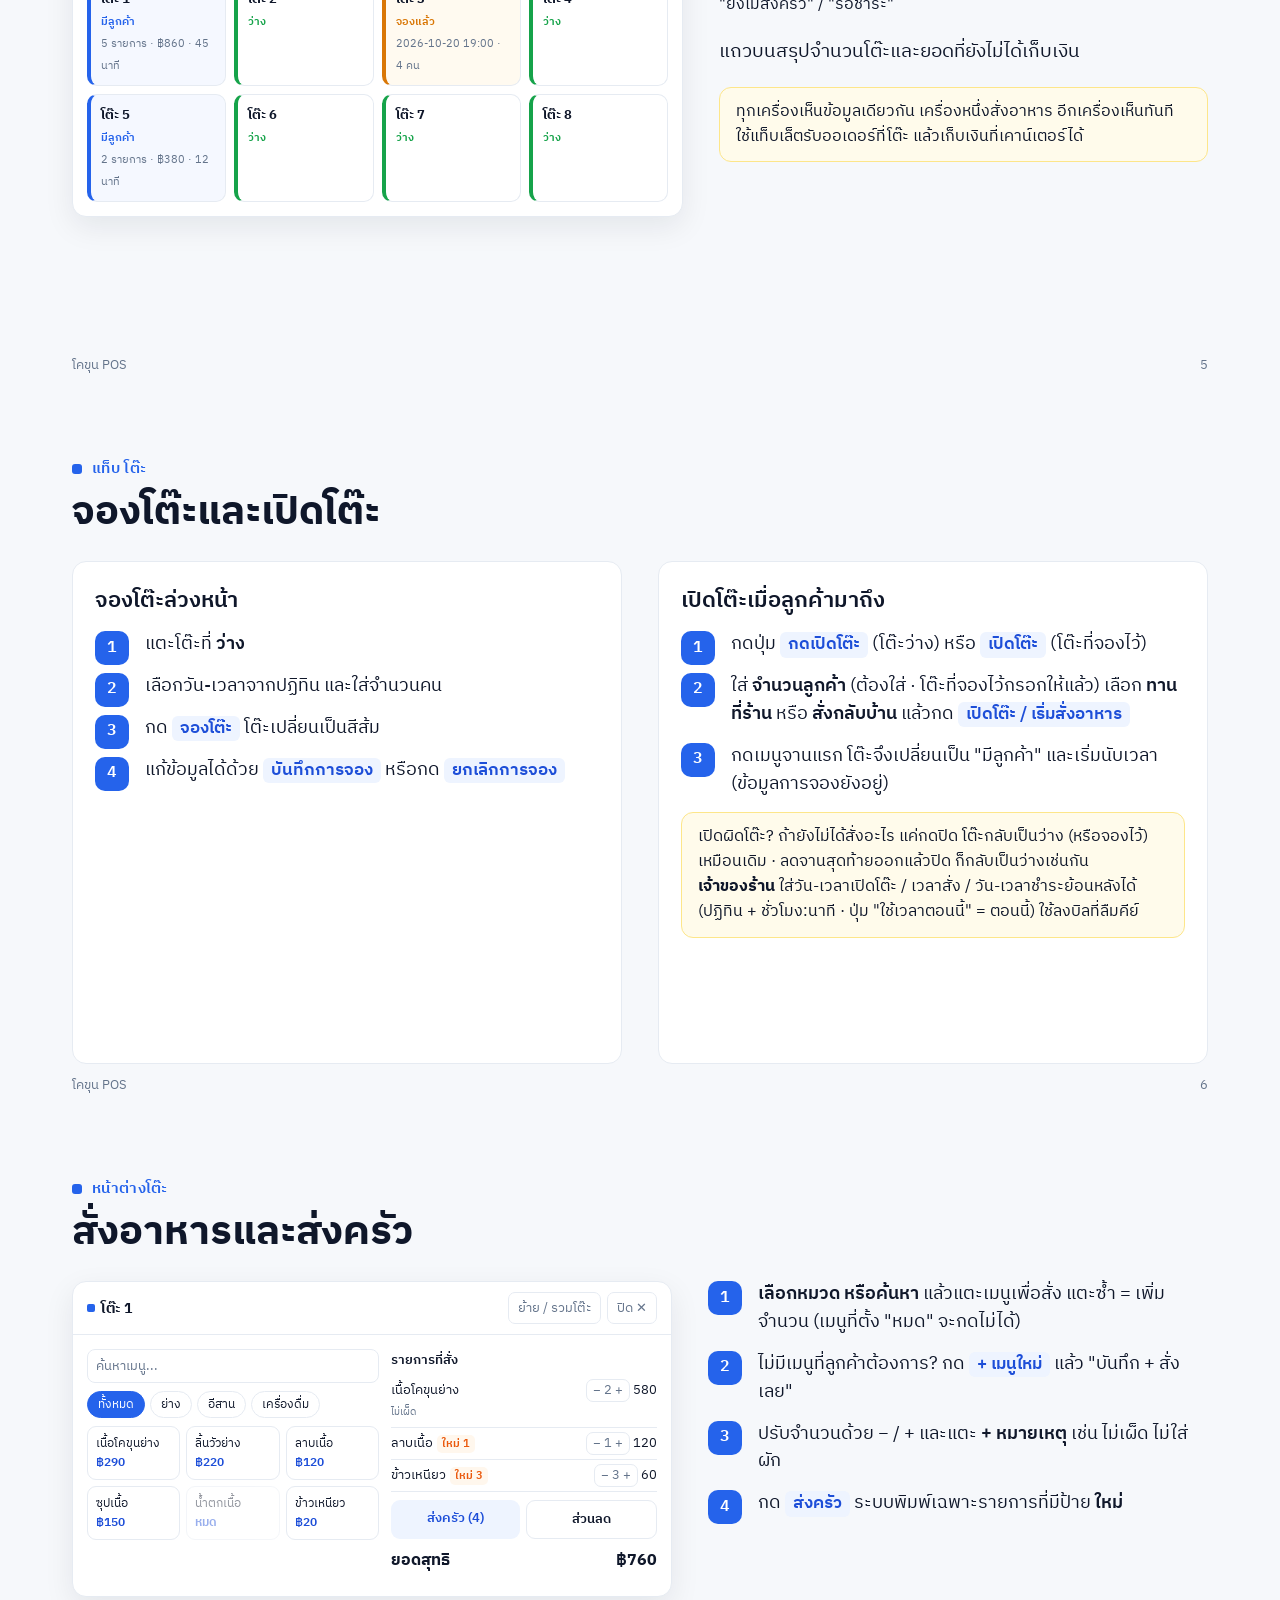
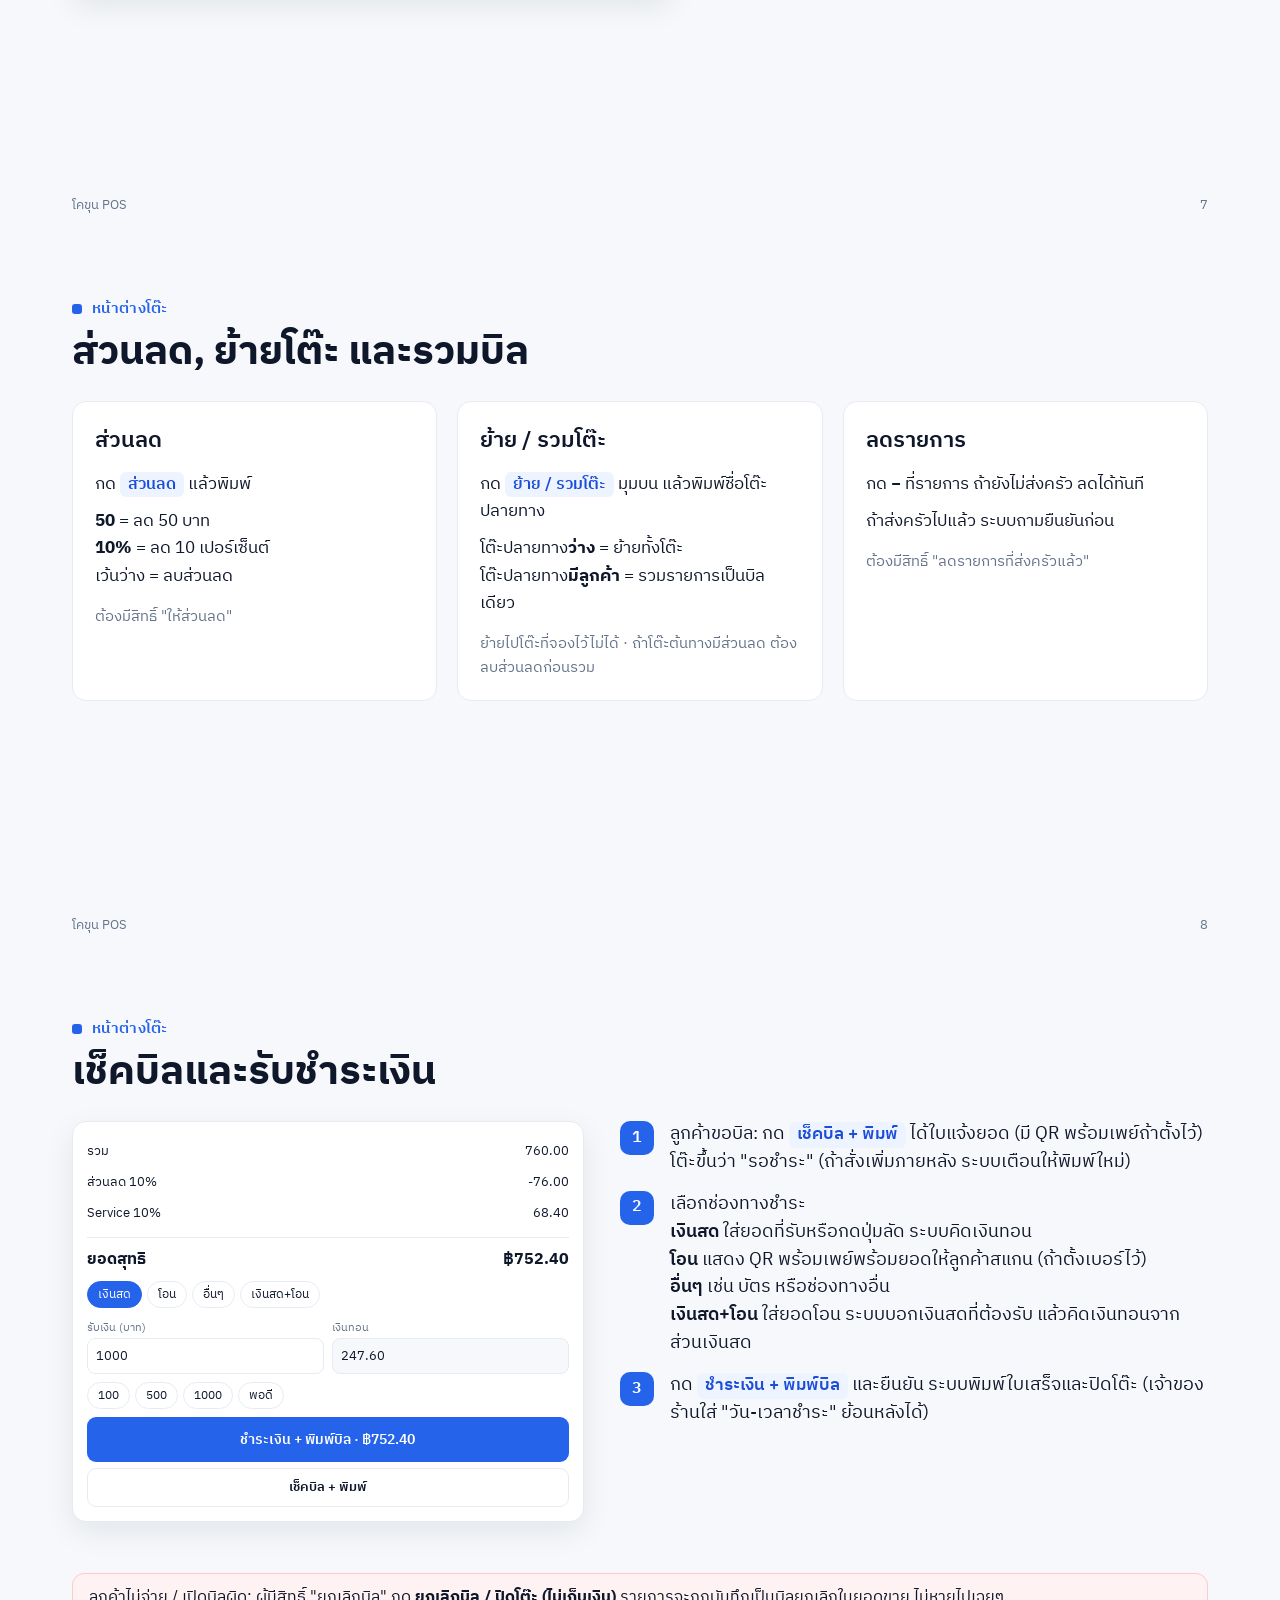
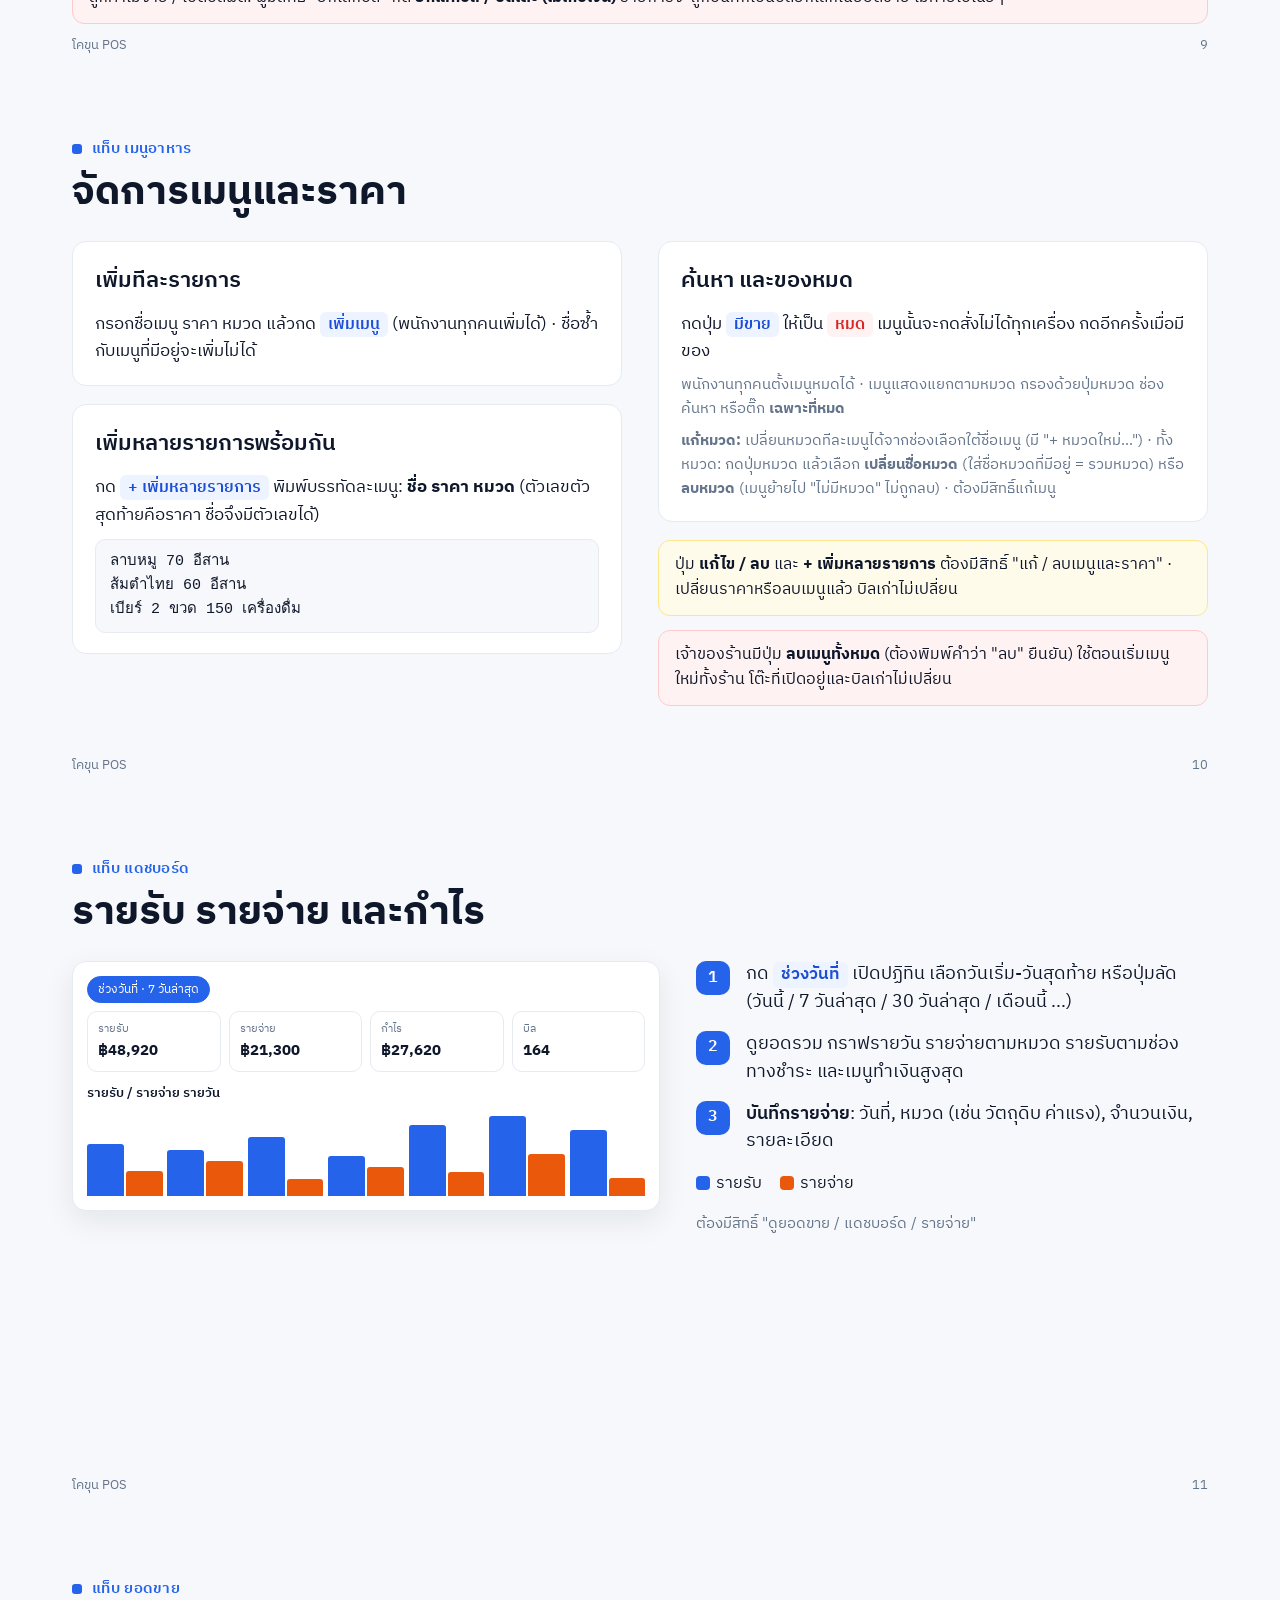
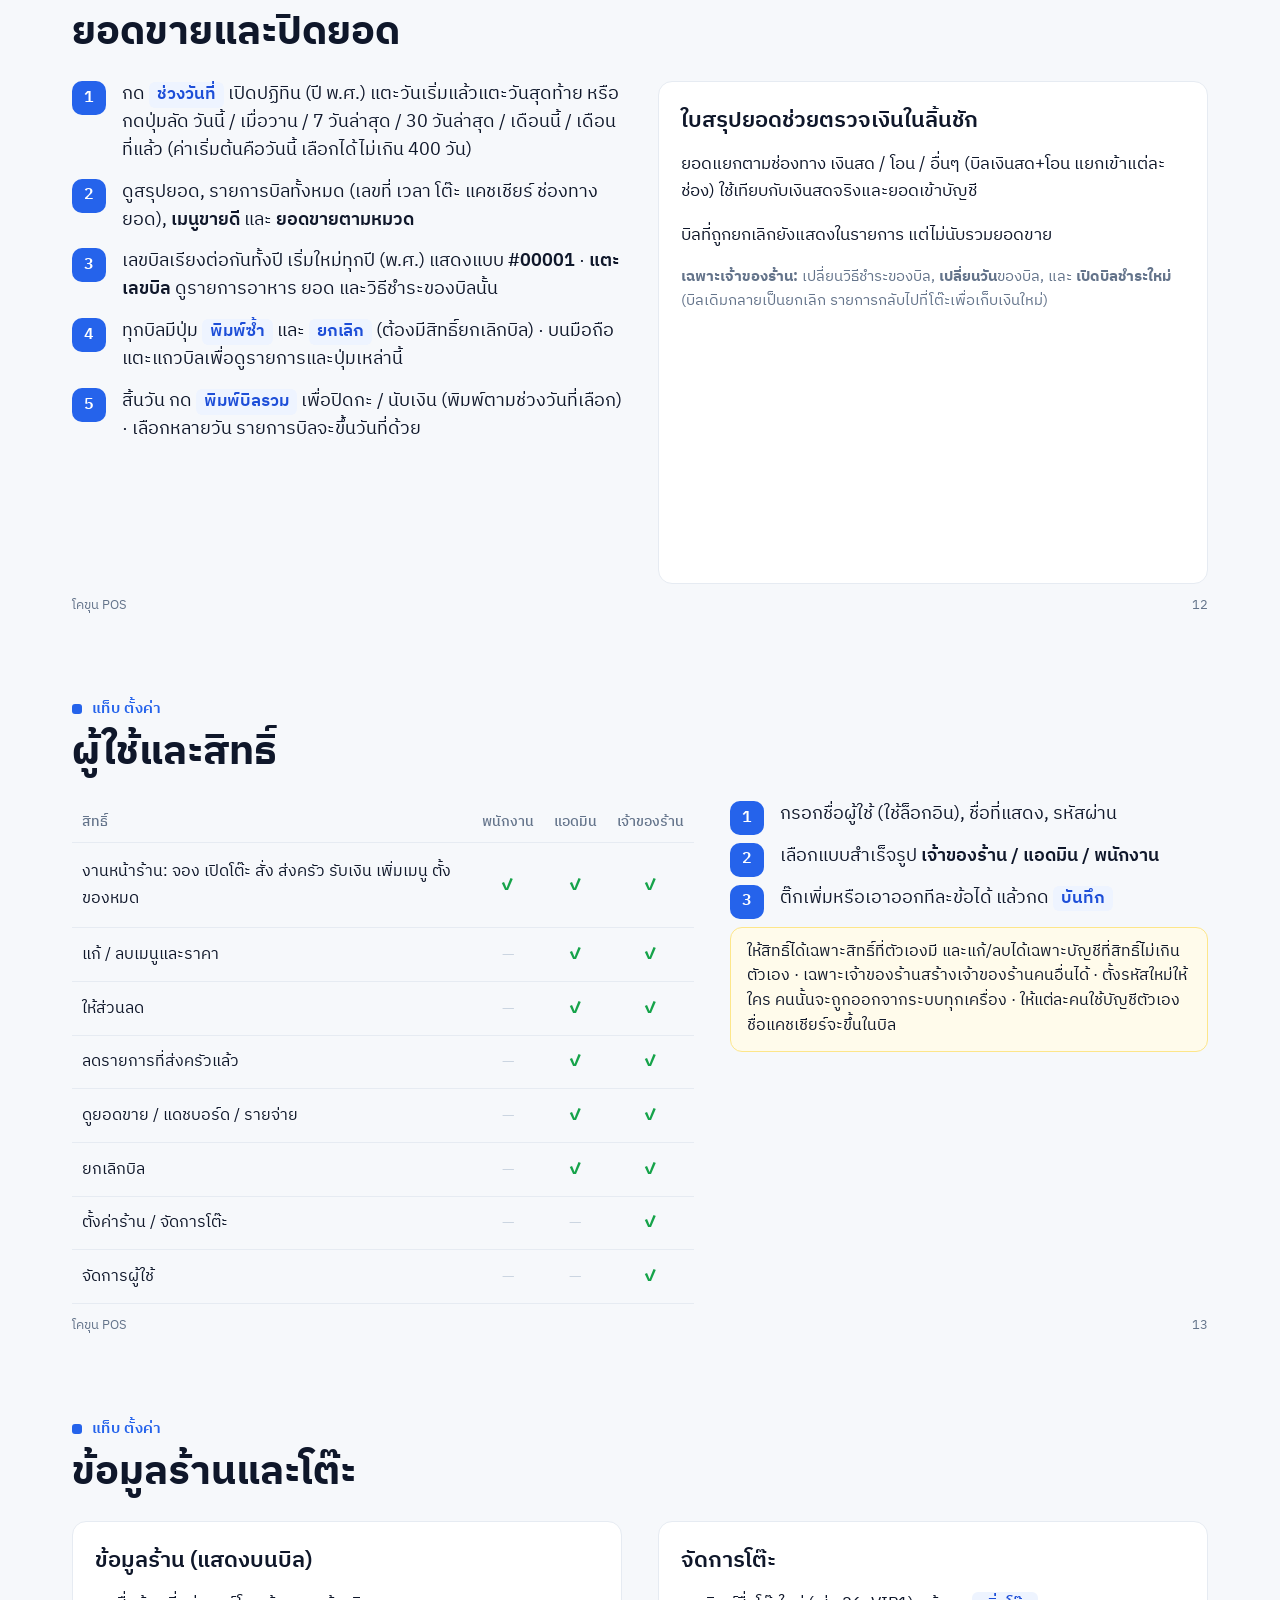
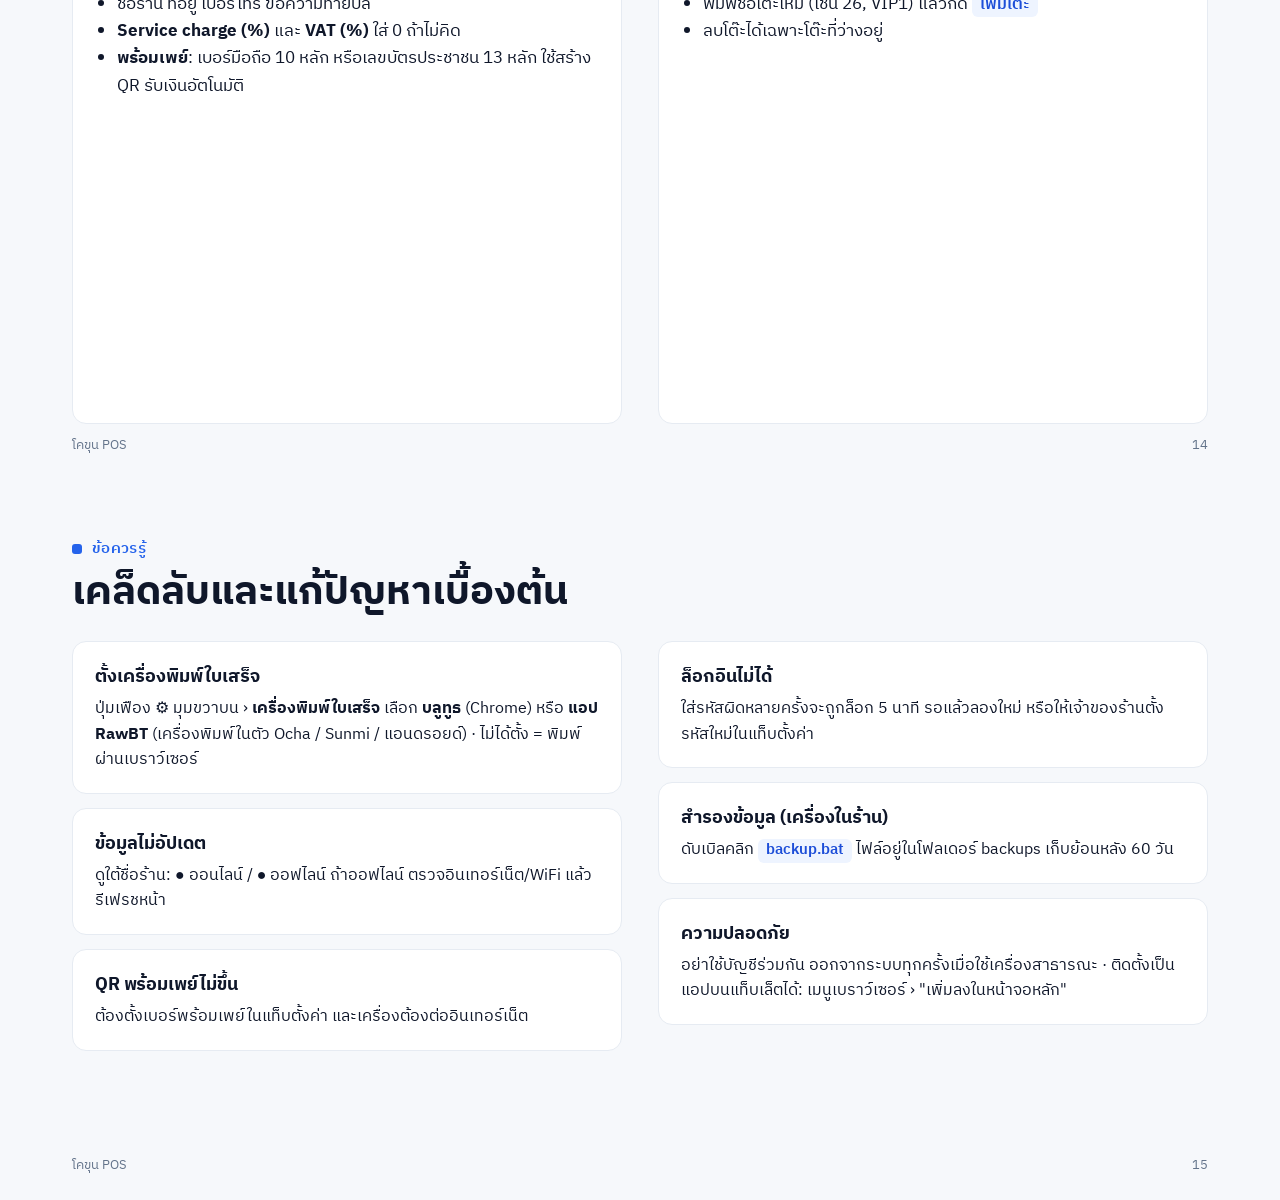
==== commit 774e85ed: "Manual: Thai calendar on every date field, phone bill rows Co-Authored-By: Claude Opus 5.5 <noreply@" ====
--- a/docs/slides.html
+++ b/docs/slides.html
@@ -224,7 +224,7 @@
       <h2>จองโต๊ะล่วงหน้า</h2>
       <ol class="steps">
         <li>แตะโต๊ะที่ <b>ว่าง</b></li>
-        <li>กรอกวัน-เวลา และจำนวนคน</li>
+        <li>เลือกวัน-เวลาจากปฏิทิน และใส่จำนวนคน</li>
         <li>กด <span class="k">จองโต๊ะ</span> โต๊ะเปลี่ยนเป็นสีส้ม</li>
         <li>แก้ข้อมูลได้ด้วย <span class="k">บันทึกการจอง</span> หรือกด <span class="k">ยกเลิกการจอง</span></li>
       </ol>
@@ -236,7 +236,7 @@
         <li>ใส่ <b>จำนวนลูกค้า</b> (ต้องใส่ · โต๊ะที่จองไว้กรอกให้แล้ว) เลือก <b>ทานที่ร้าน</b> หรือ <b>สั่งกลับบ้าน</b> แล้วกด <span class="k">เปิดโต๊ะ / เริ่มสั่งอาหาร</span></li>
         <li>กดเมนูจานแรก โต๊ะจึงเปลี่ยนเป็น "มีลูกค้า" และเริ่มนับเวลา (ข้อมูลการจองยังอยู่)</li>
       </ol>
-      <div class="note" style="margin-top:6px">เปิดผิดโต๊ะ? ถ้ายังไม่ได้สั่งอะไร แค่กดปิด โต๊ะกลับเป็นว่าง (หรือจองไว้) เหมือนเดิม · ลดจานสุดท้ายออกแล้วปิด ก็กลับเป็นว่างเช่นกัน<br><b>เจ้าของร้าน</b> ใส่วัน-เวลาเปิดโต๊ะ / เวลาสั่ง / วัน-เวลาชำระย้อนหลังได้ (เว้นว่าง = ตอนนี้) ใช้ลงบิลที่ลืมคีย์</div>
+      <div class="note" style="margin-top:6px">เปิดผิดโต๊ะ? ถ้ายังไม่ได้สั่งอะไร แค่กดปิด โต๊ะกลับเป็นว่าง (หรือจองไว้) เหมือนเดิม · ลดจานสุดท้ายออกแล้วปิด ก็กลับเป็นว่างเช่นกัน<br><b>เจ้าของร้าน</b> ใส่วัน-เวลาเปิดโต๊ะ / เวลาสั่ง / วัน-เวลาชำระย้อนหลังได้ (ปฏิทิน + ชั่วโมง:นาที · ปุ่ม "ใช้เวลาตอนนี้" = ตอนนี้) ใช้ลงบิลที่ลืมคีย์</div>
     </div>
   </div>
   <div class="foot"><span>โคขุน POS</span><span>6</span></div>
@@ -377,7 +377,7 @@
   <div class="grid2" style="grid-template-columns:1.15fr 1fr">
     <div class="mock">
       <div class="mbody">
-        <div class="chips"><span class="chip">วันนี้</span><span class="chip on">7 วัน</span><span class="chip">30 วัน</span><span class="chip">เดือนนี้</span><span class="chip">เดือนก่อน</span></div>
+        <div class="chips"><span class="chip on">ช่วงวันที่ · 7 วันล่าสุด</span></div>
         <div class="stats">
           <div class="stat"><i>รายรับ</i><b>฿48,920</b></div>
           <div class="stat"><i>รายจ่าย</i><b>฿21,300</b></div>
@@ -398,7 +398,7 @@
     </div>
     <div>
       <ol class="steps">
-        <li>เลือกช่วงเวลา (ปุ่มลัด หรือเลือกวันที่เอง)</li>
+        <li>กด <span class="k">ช่วงวันที่</span> เปิดปฏิทิน เลือกวันเริ่ม-วันสุดท้าย หรือปุ่มลัด (วันนี้ / 7 วันล่าสุด / 30 วันล่าสุด / เดือนนี้ ...)</li>
         <li>ดูยอดรวม กราฟรายวัน รายจ่ายตามหมวด รายรับตามช่องทางชำระ และเมนูทำเงินสูงสุด</li>
         <li><b>บันทึกรายจ่าย</b>: วันที่, หมวด (เช่น วัตถุดิบ ค่าแรง), จำนวนเงิน, รายละเอียด</li>
       </ol>
@@ -415,10 +415,10 @@
   <h1>ยอดขายและปิดยอด</h1>
   <div class="grid2">
     <ol class="steps">
-      <li>กด <span class="k">ช่วงวันที่</span> เปิดปฏิทิน (ปี พ.ศ.) แตะวันเริ่มแล้วแตะวันสุดท้าย หรือกดปุ่มลัด วันนี้ / เมื่อวาน / 7 วัน / เดือนนี้ / เดือนที่แล้ว (ค่าเริ่มต้นคือวันนี้ เลือกได้ไม่เกิน 400 วัน)</li>
+      <li>กด <span class="k">ช่วงวันที่</span> เปิดปฏิทิน (ปี พ.ศ.) แตะวันเริ่มแล้วแตะวันสุดท้าย หรือกดปุ่มลัด วันนี้ / เมื่อวาน / 7 วันล่าสุด / 30 วันล่าสุด / เดือนนี้ / เดือนที่แล้ว (ค่าเริ่มต้นคือวันนี้ เลือกได้ไม่เกิน 400 วัน)</li>
       <li>ดูสรุปยอด, รายการบิลทั้งหมด (เลขที่ เวลา โต๊ะ แคชเชียร์ ช่องทาง ยอด), <b>เมนูขายดี</b> และ <b>ยอดขายตามหมวด</b></li>
       <li>เลขบิลเรียงต่อกันทั้งปี เริ่มใหม่ทุกปี (พ.ศ.) แสดงแบบ <b>#00001</b> · <b>แตะเลขบิล</b> ดูรายการอาหาร ยอด และวิธีชำระของบิลนั้น</li>
-      <li>ทุกบิลมีปุ่ม <span class="k">พิมพ์ซ้ำ</span> และ <span class="k">ยกเลิก</span> (ต้องมีสิทธิ์ยกเลิกบิล)</li>
+      <li>ทุกบิลมีปุ่ม <span class="k">พิมพ์ซ้ำ</span> และ <span class="k">ยกเลิก</span> (ต้องมีสิทธิ์ยกเลิกบิล) · บนมือถือ แตะแถวบิลเพื่อดูรายการและปุ่มเหล่านี้</li>
       <li>สิ้นวัน กด <span class="k">พิมพ์บิลรวม</span> เพื่อปิดกะ / นับเงิน (พิมพ์ตามช่วงวันที่เลือก) · เลือกหลายวัน รายการบิลจะขึ้นวันที่ด้วย</li>
     </ol>
     <div class="card">
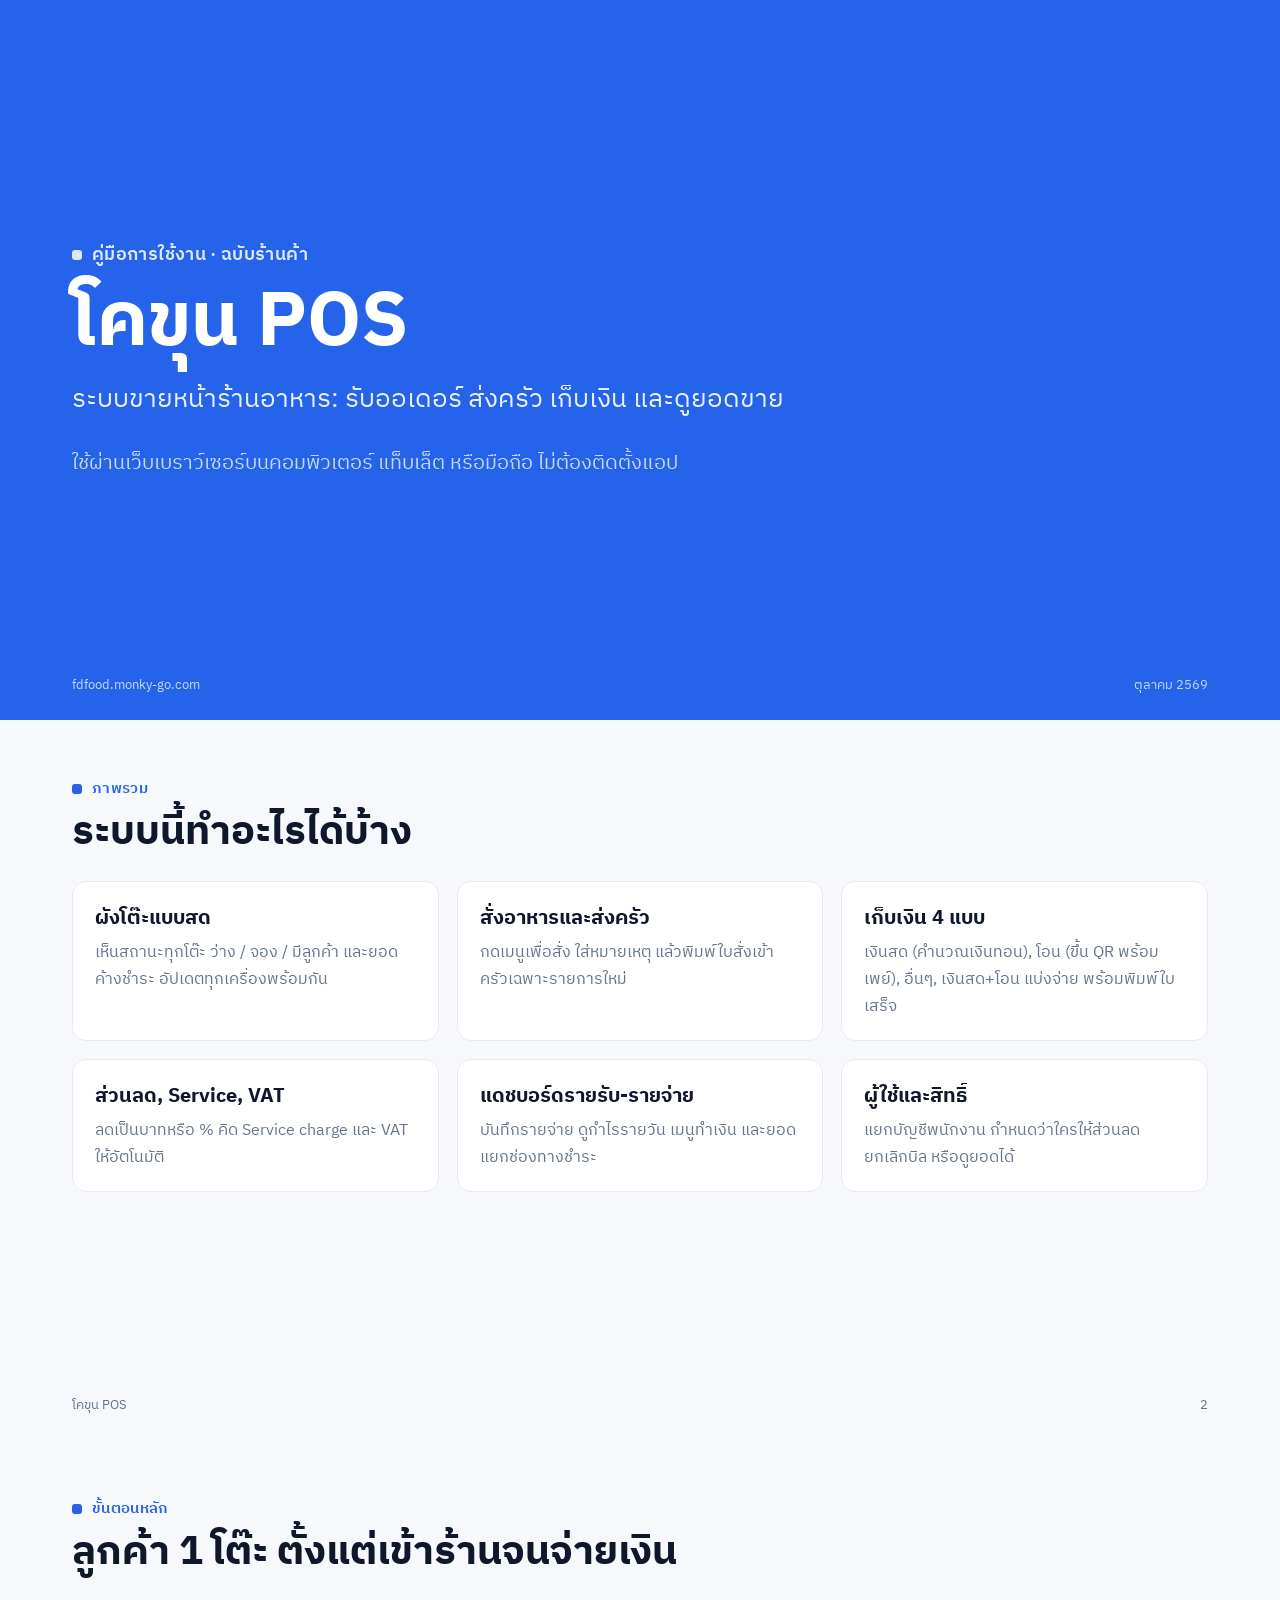
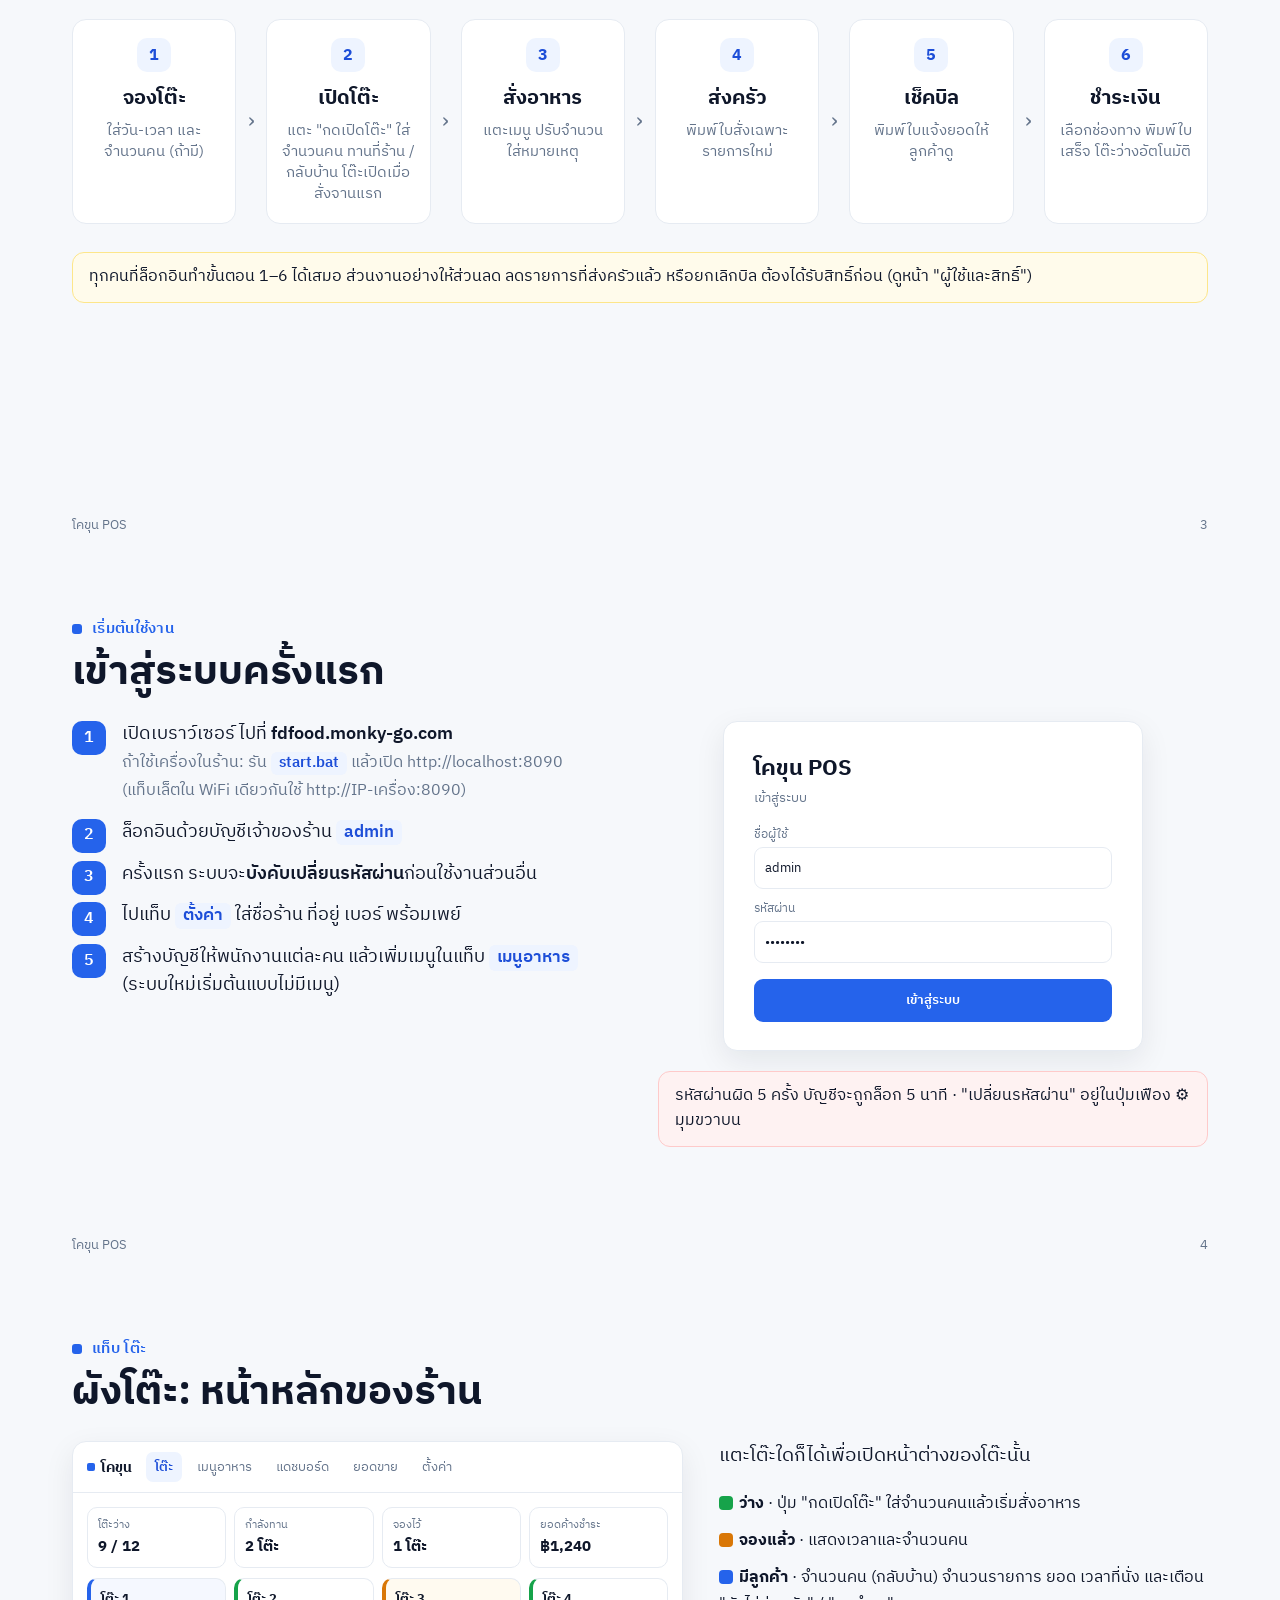
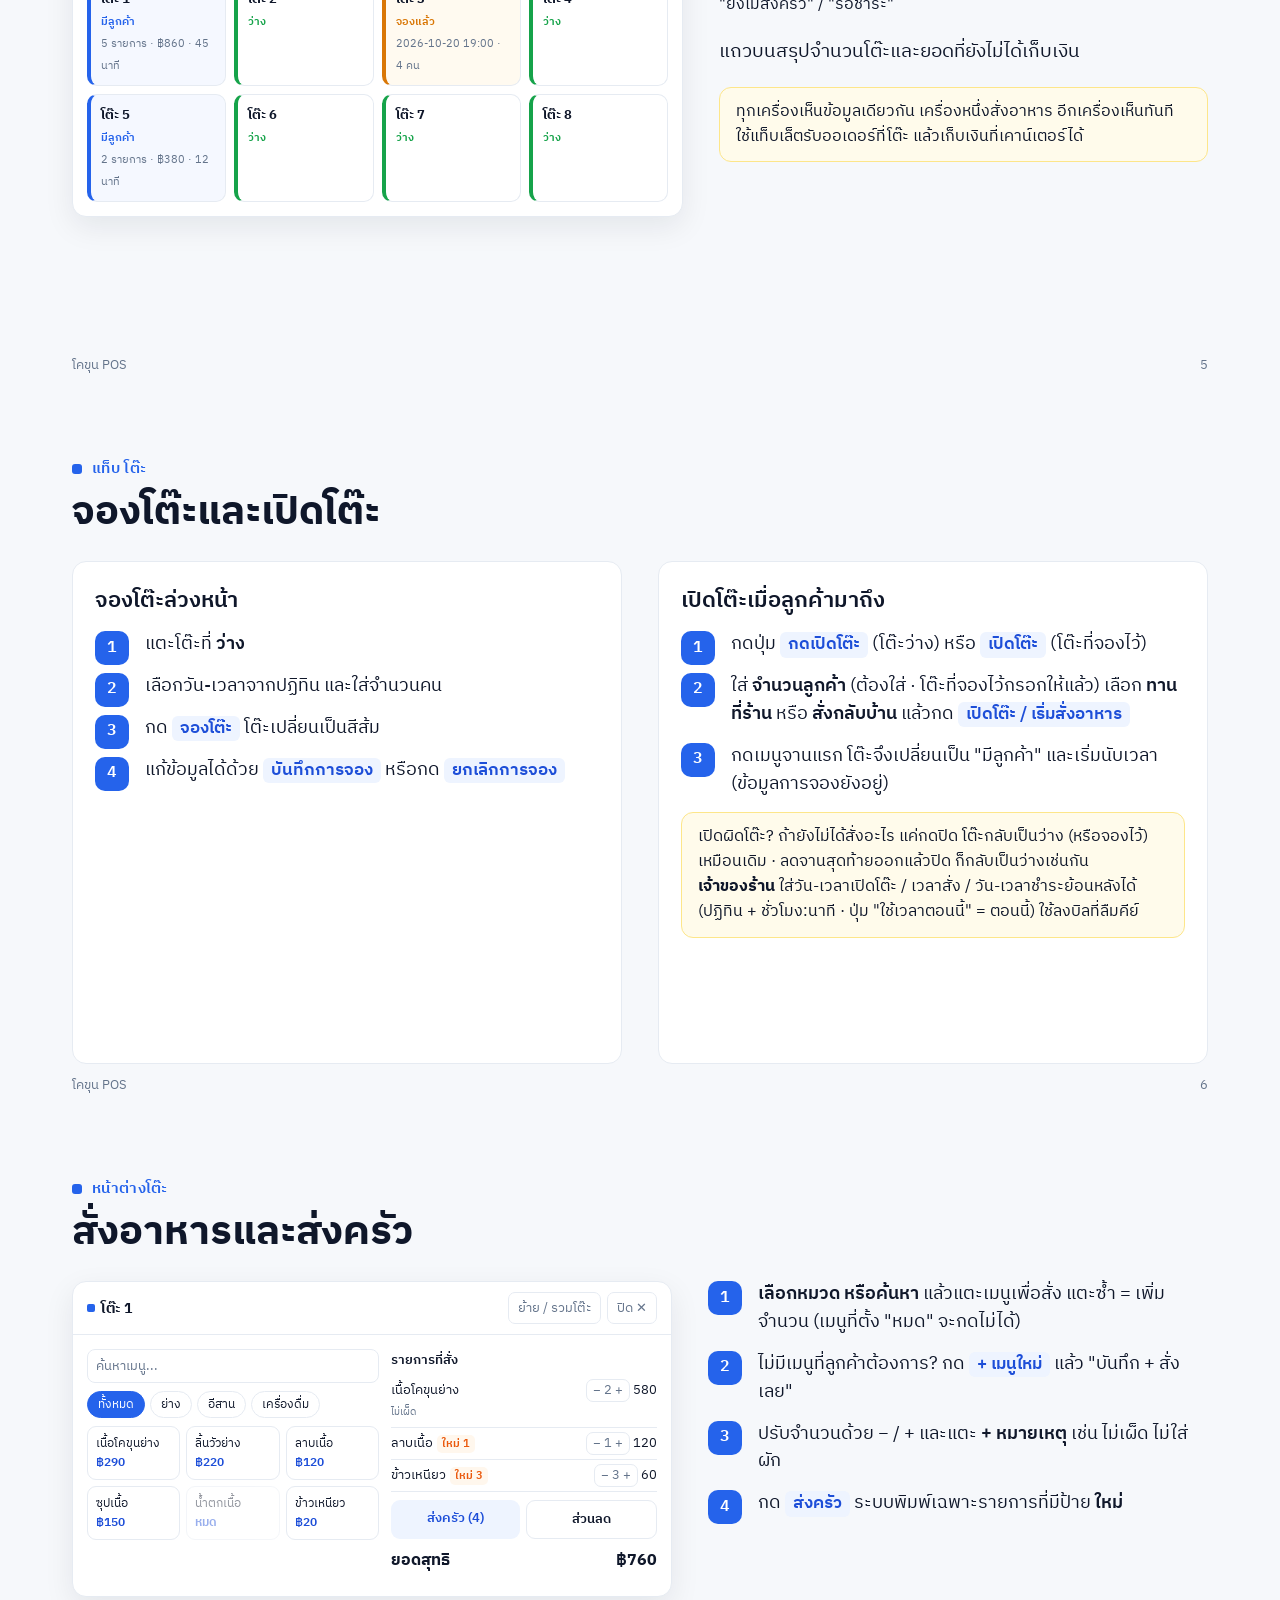
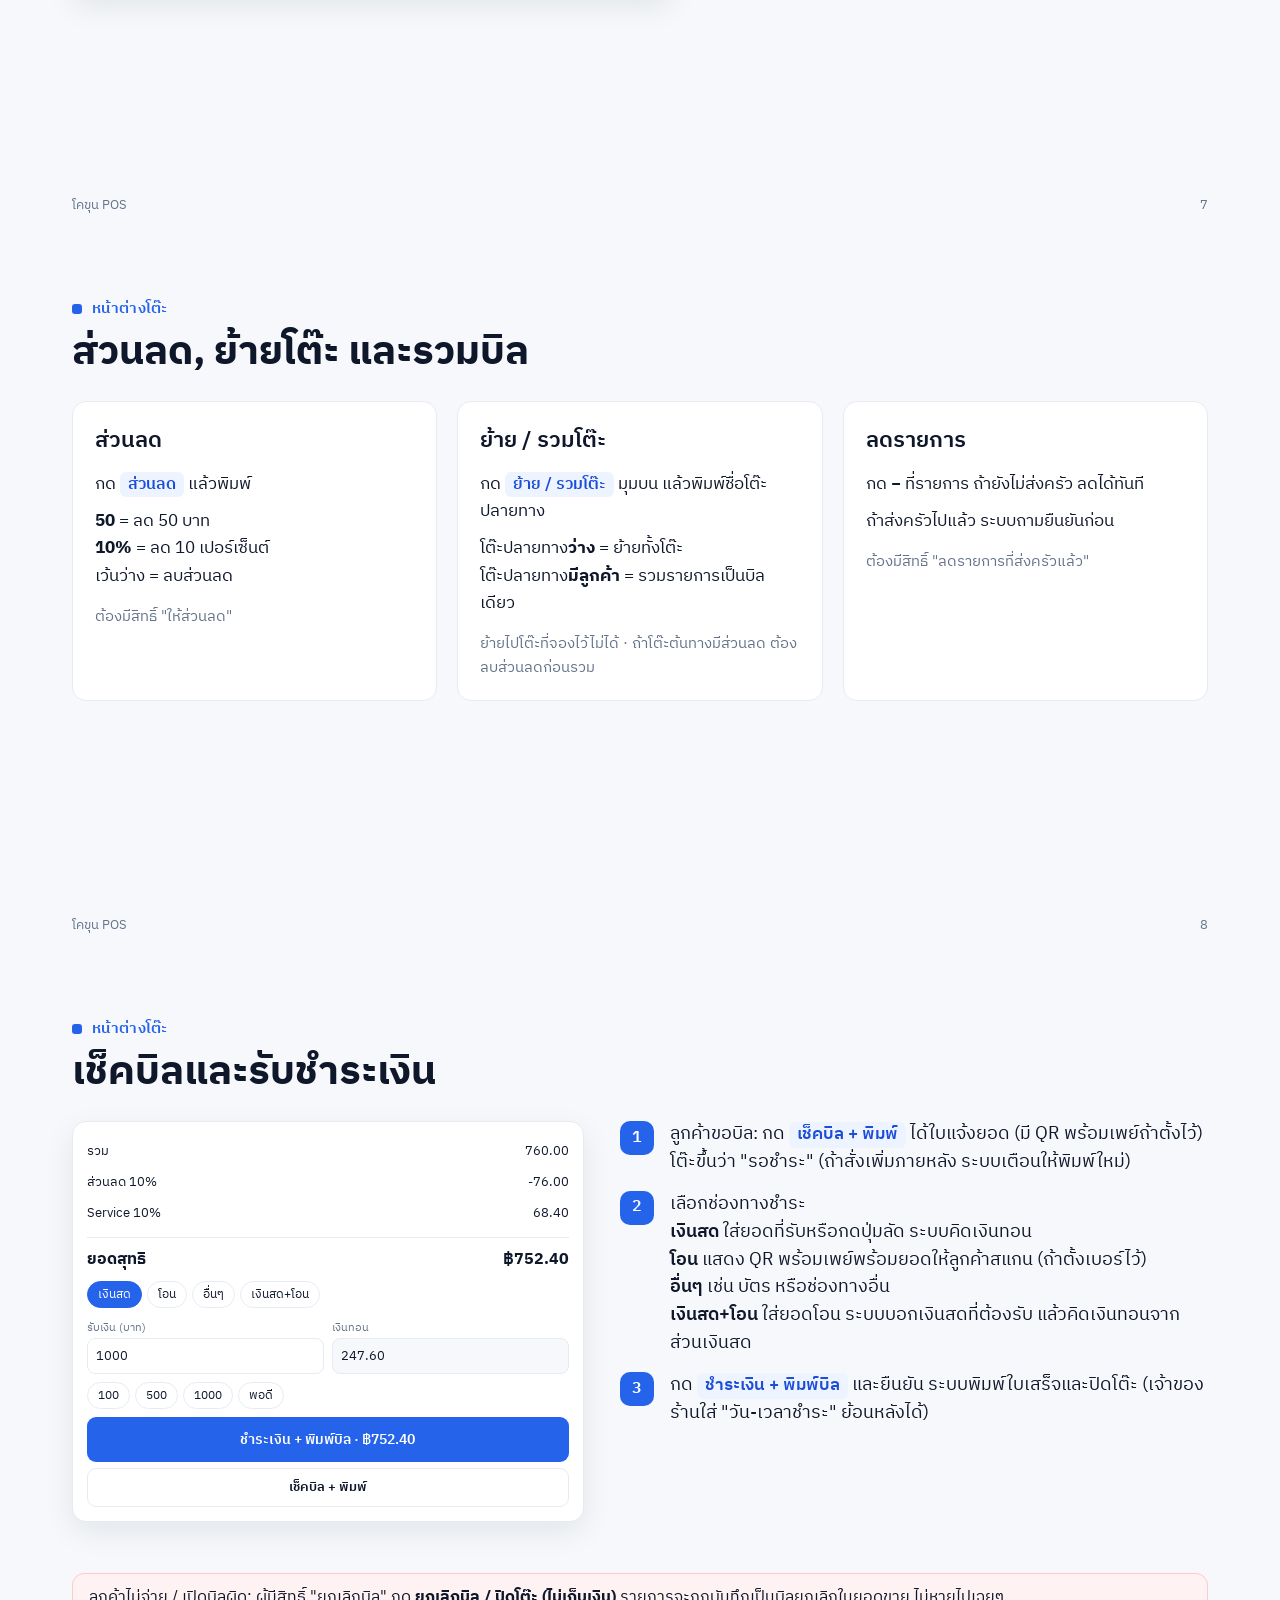
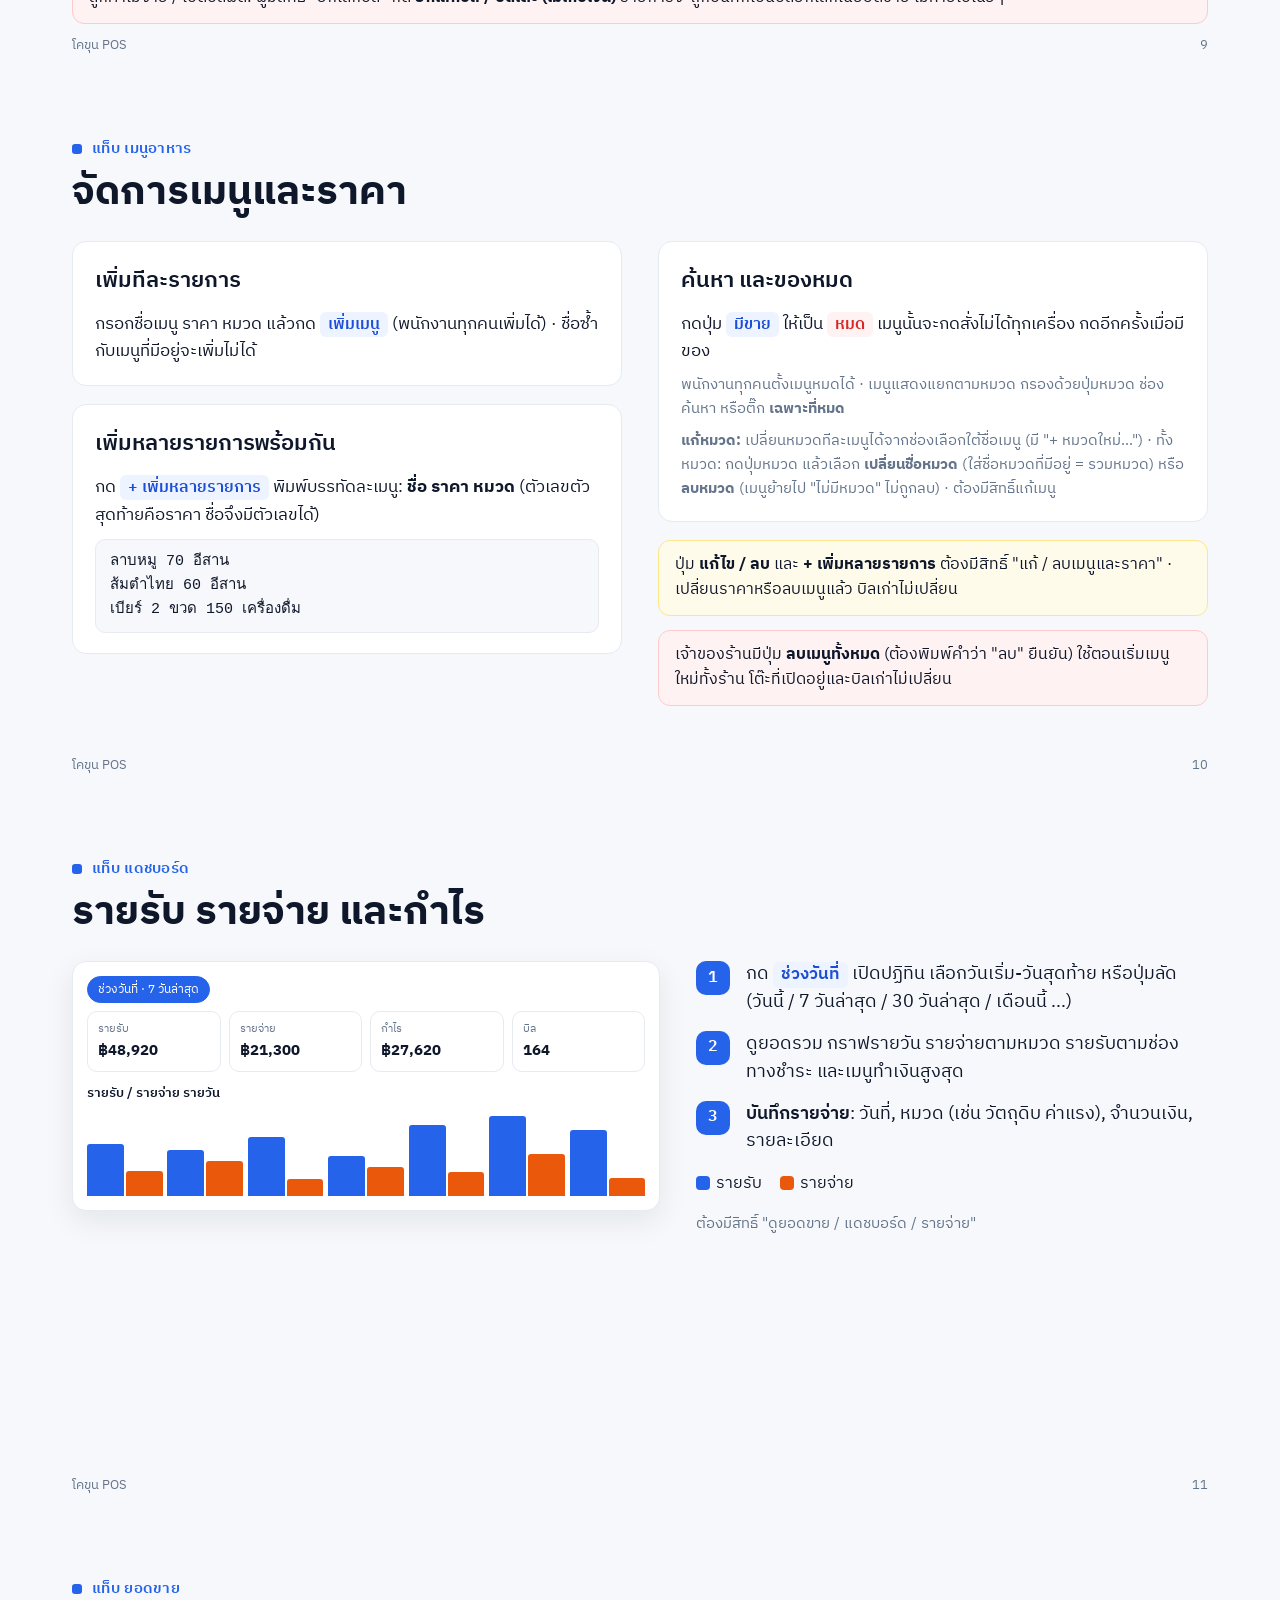
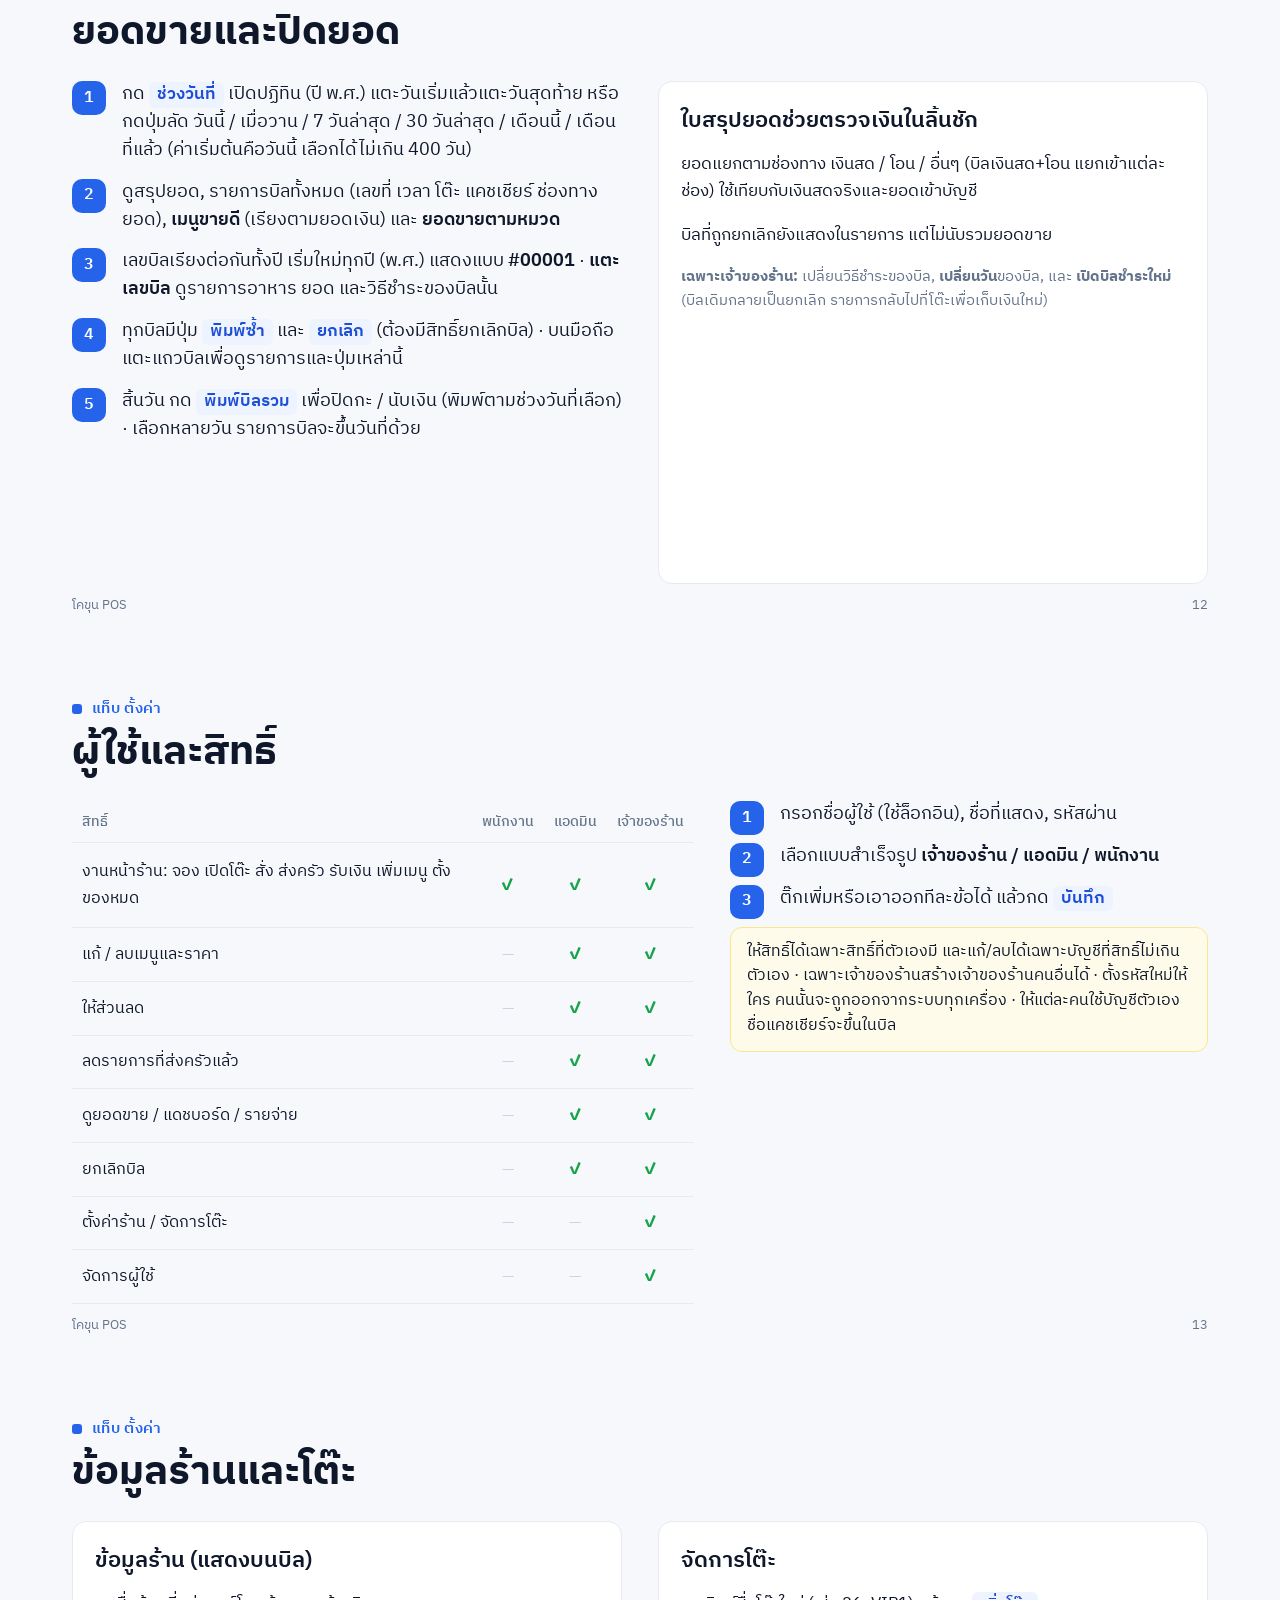
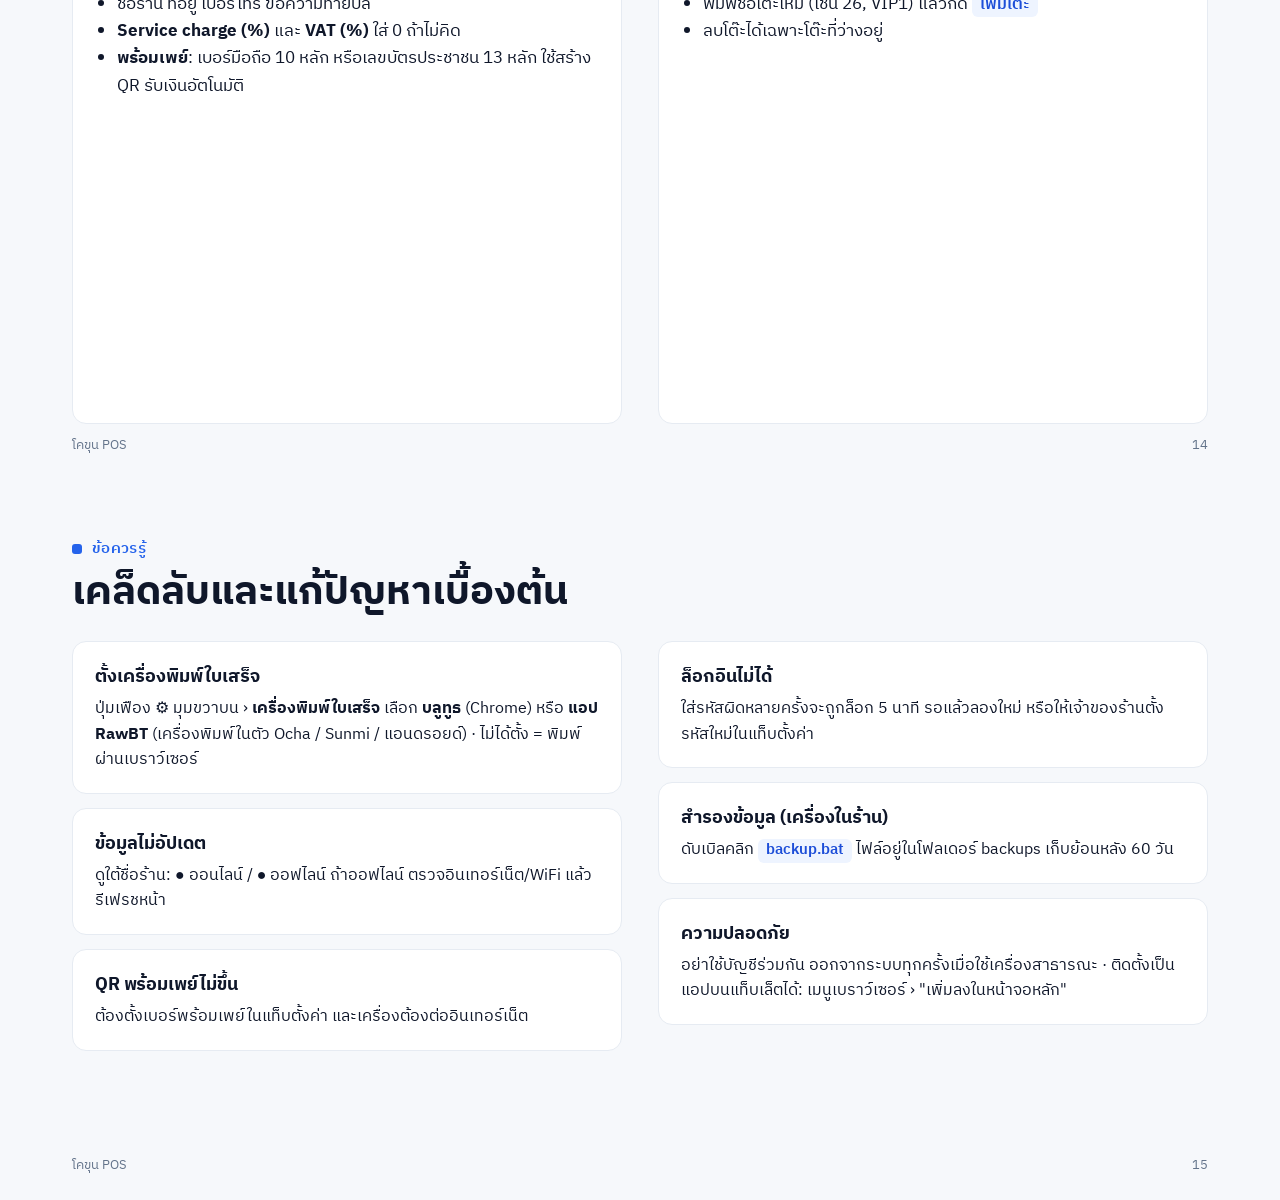
==== commit ac489d31: "Manual: เมนูขายดี ranked by baht Co-Authored-By: Claude Opus 5.5 <noreply@anthropic.com>" ====
--- a/docs/slides.html
+++ b/docs/slides.html
@@ -416,7 +416,7 @@
   <div class="grid2">
     <ol class="steps">
       <li>กด <span class="k">ช่วงวันที่</span> เปิดปฏิทิน (ปี พ.ศ.) แตะวันเริ่มแล้วแตะวันสุดท้าย หรือกดปุ่มลัด วันนี้ / เมื่อวาน / 7 วันล่าสุด / 30 วันล่าสุด / เดือนนี้ / เดือนที่แล้ว (ค่าเริ่มต้นคือวันนี้ เลือกได้ไม่เกิน 400 วัน)</li>
-      <li>ดูสรุปยอด, รายการบิลทั้งหมด (เลขที่ เวลา โต๊ะ แคชเชียร์ ช่องทาง ยอด), <b>เมนูขายดี</b> และ <b>ยอดขายตามหมวด</b></li>
+      <li>ดูสรุปยอด, รายการบิลทั้งหมด (เลขที่ เวลา โต๊ะ แคชเชียร์ ช่องทาง ยอด), <b>เมนูขายดี</b> (เรียงตามยอดเงิน) และ <b>ยอดขายตามหมวด</b></li>
       <li>เลขบิลเรียงต่อกันทั้งปี เริ่มใหม่ทุกปี (พ.ศ.) แสดงแบบ <b>#00001</b> · <b>แตะเลขบิล</b> ดูรายการอาหาร ยอด และวิธีชำระของบิลนั้น</li>
       <li>ทุกบิลมีปุ่ม <span class="k">พิมพ์ซ้ำ</span> และ <span class="k">ยกเลิก</span> (ต้องมีสิทธิ์ยกเลิกบิล) · บนมือถือ แตะแถวบิลเพื่อดูรายการและปุ่มเหล่านี้</li>
       <li>สิ้นวัน กด <span class="k">พิมพ์บิลรวม</span> เพื่อปิดกะ / นับเงิน (พิมพ์ตามช่วงวันที่เลือก) · เลือกหลายวัน รายการบิลจะขึ้นวันที่ด้วย</li>
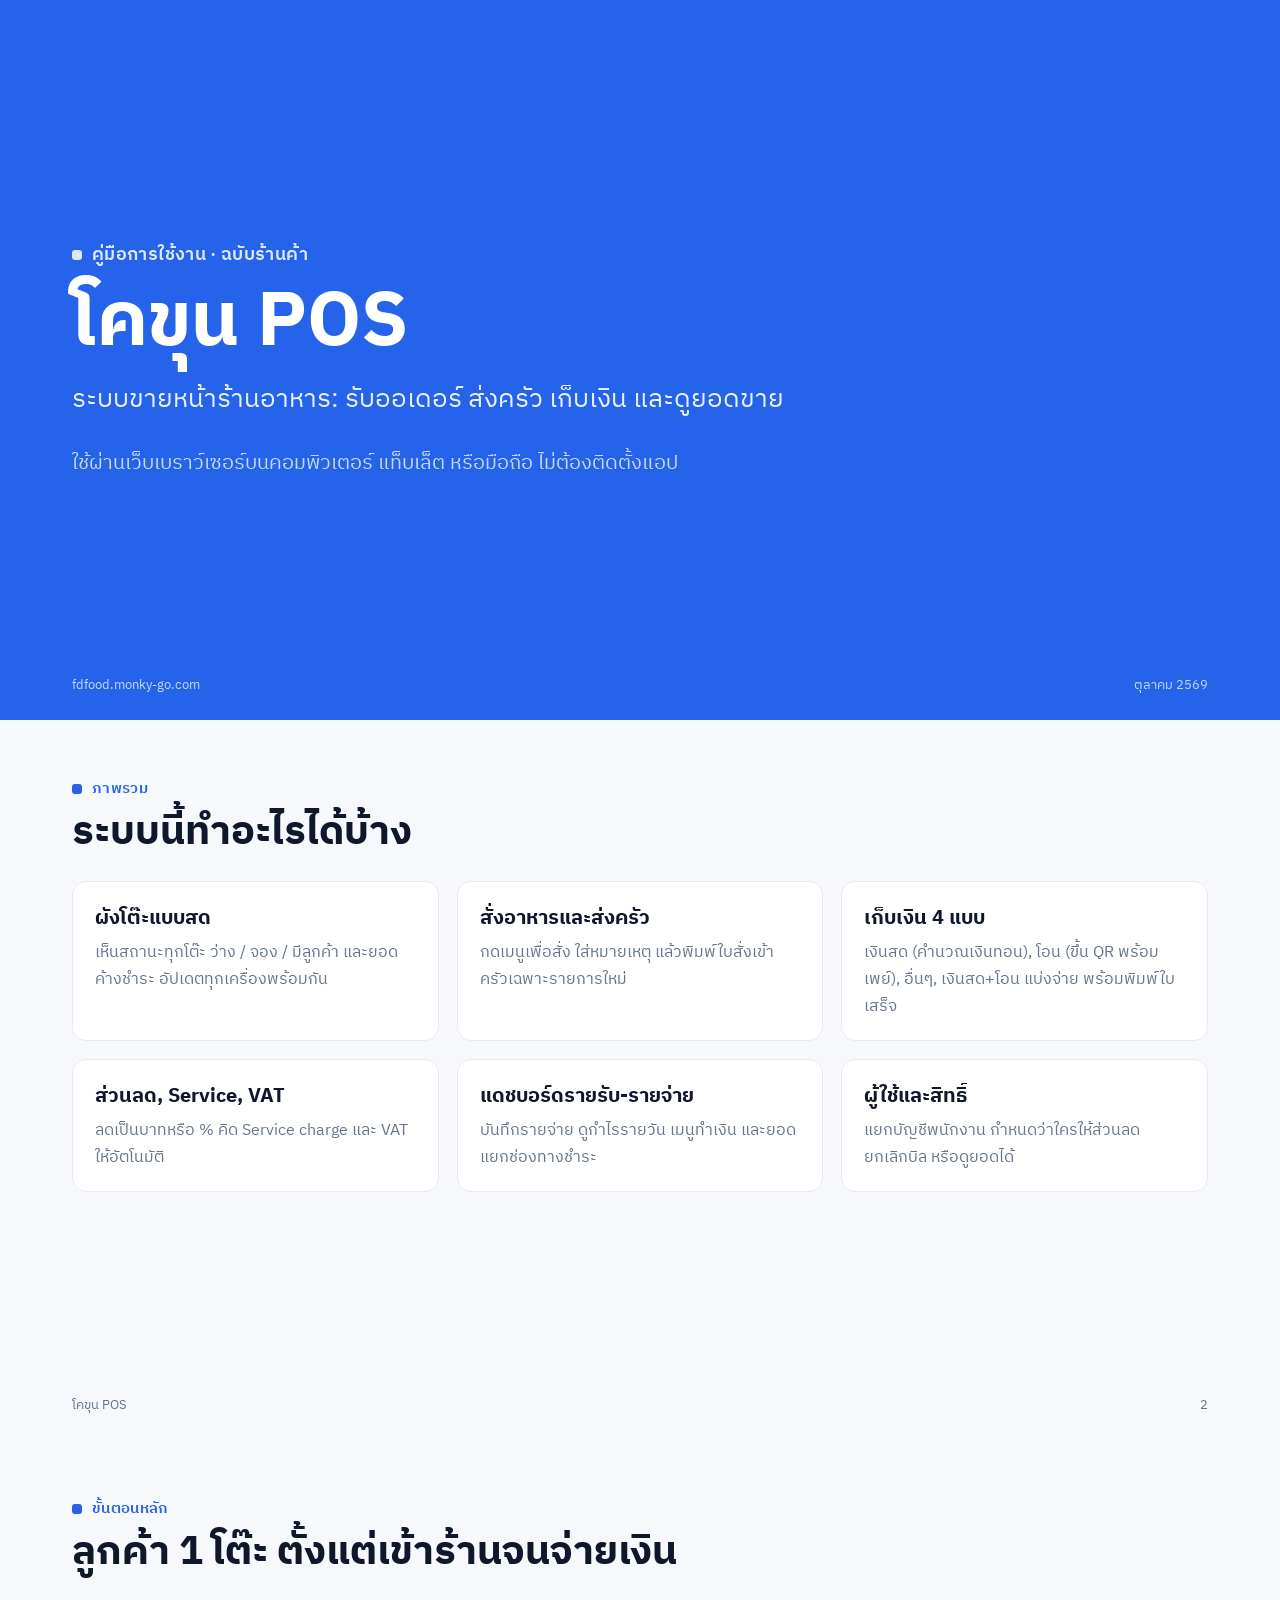
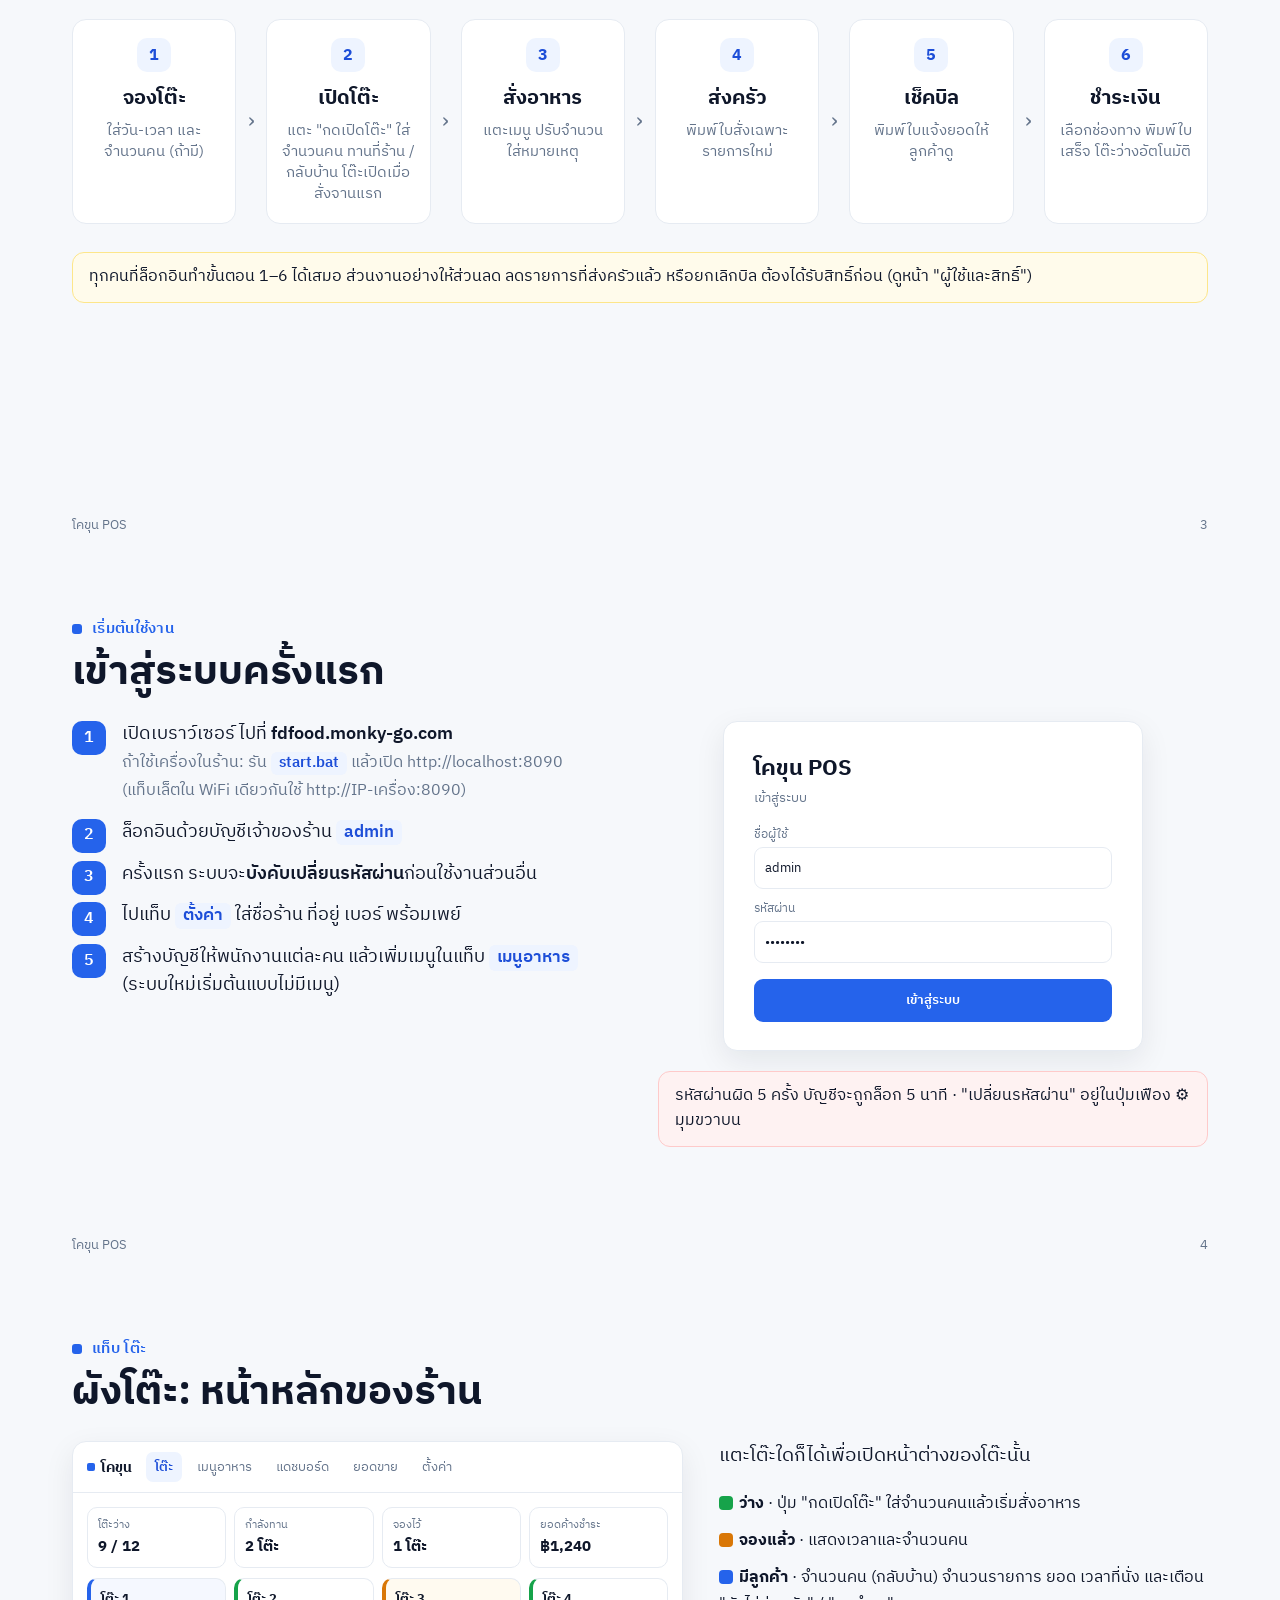
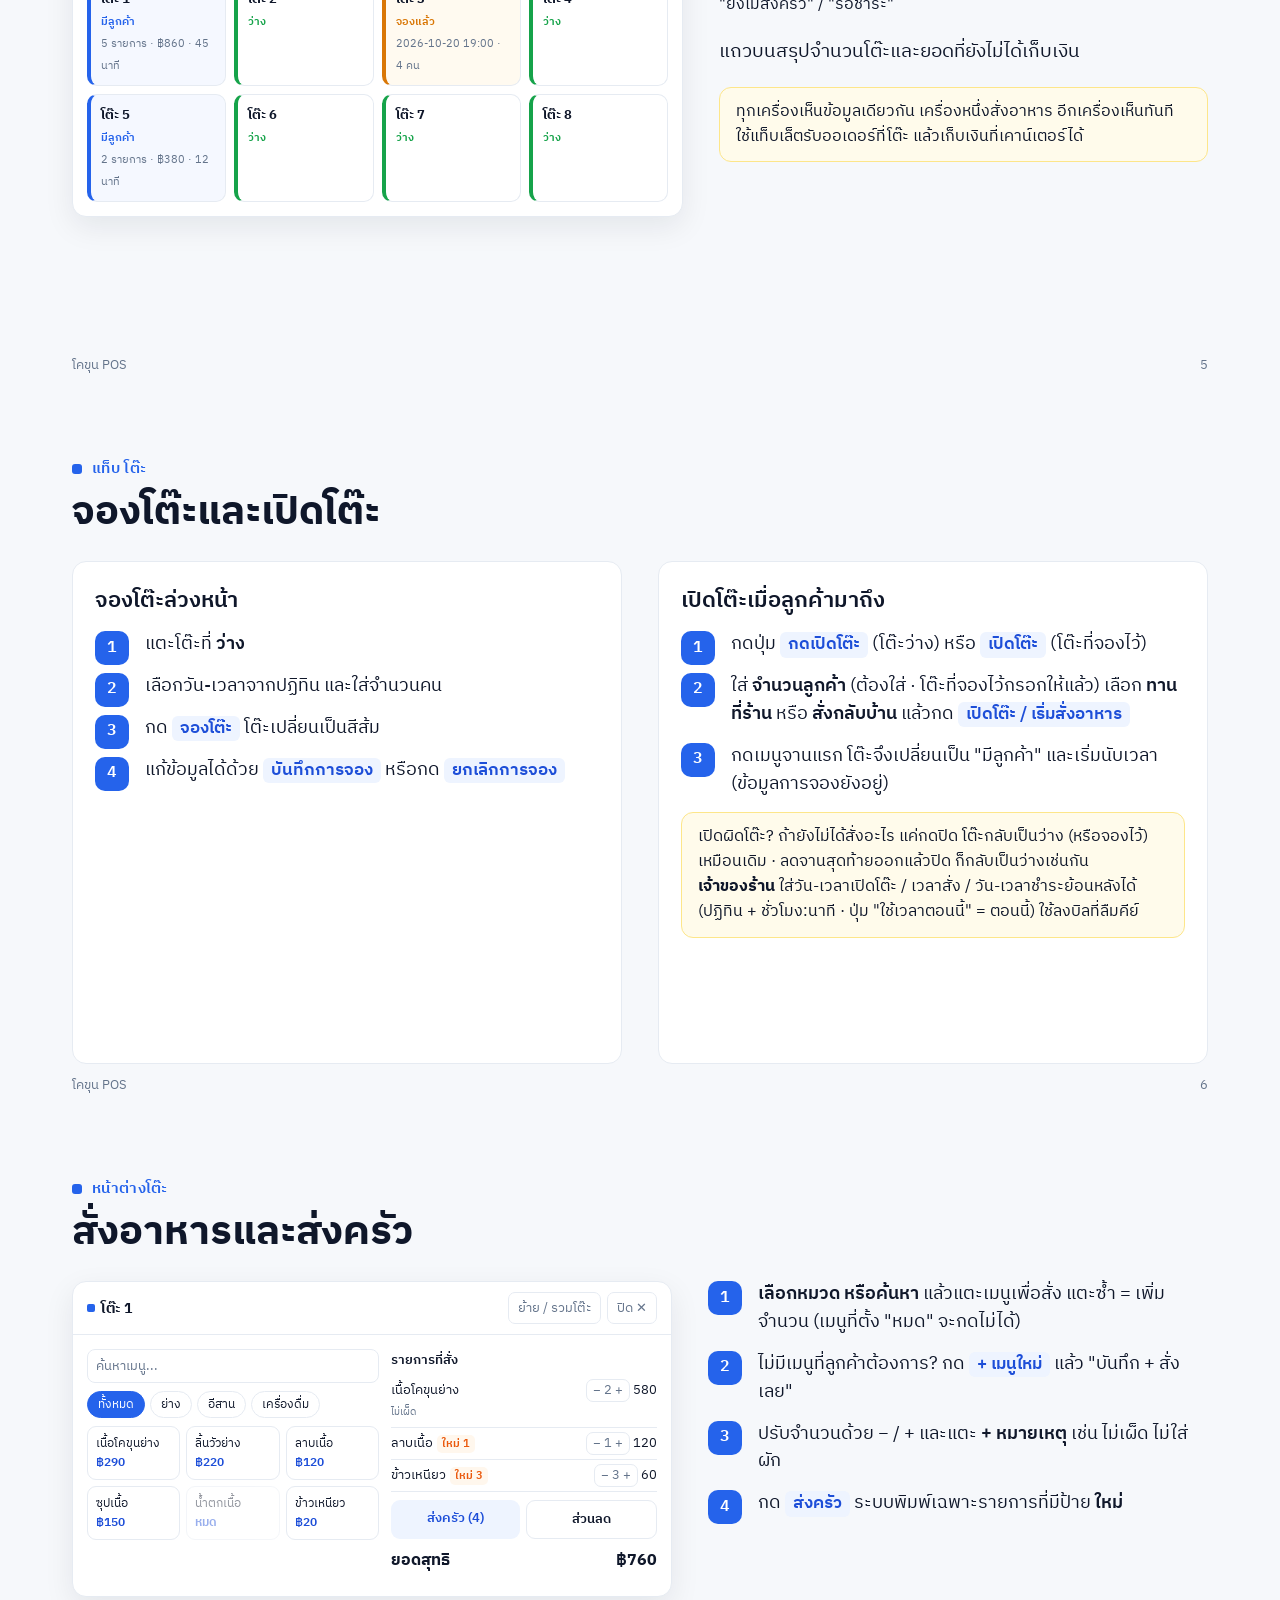
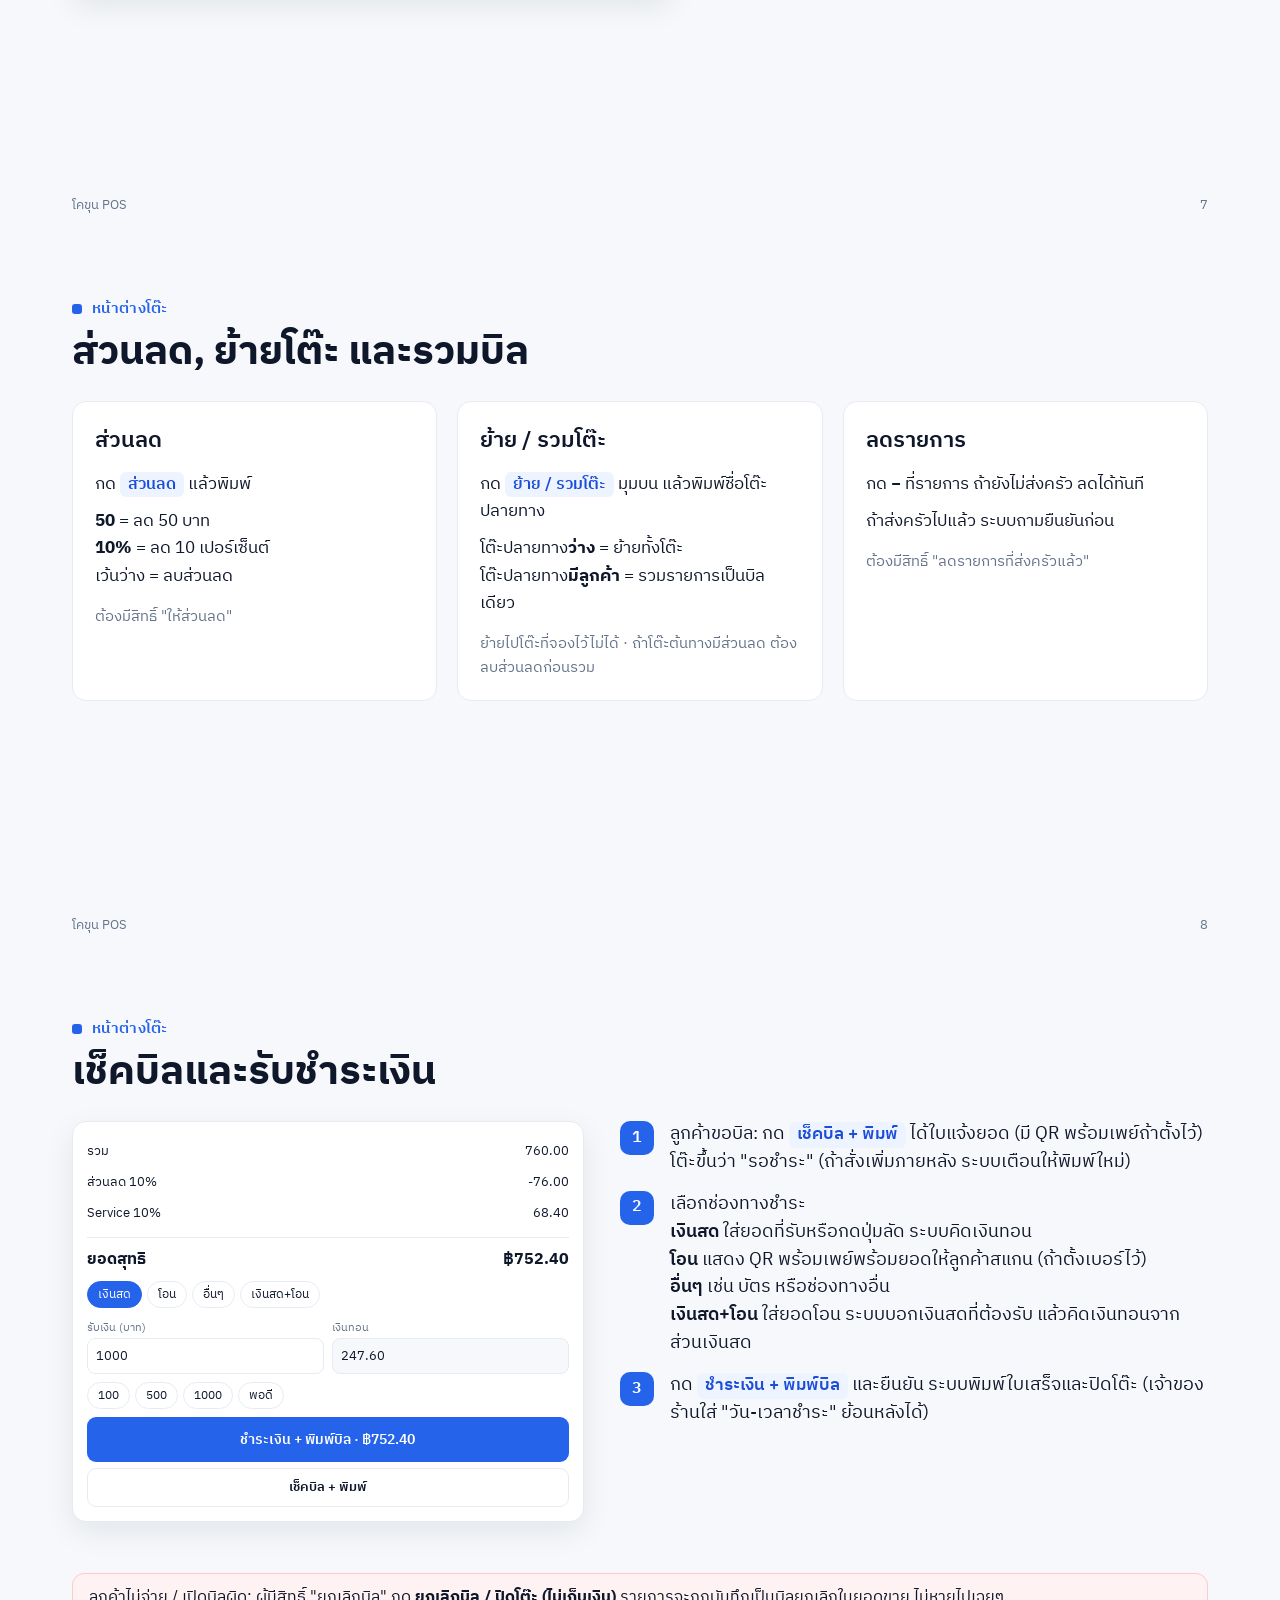
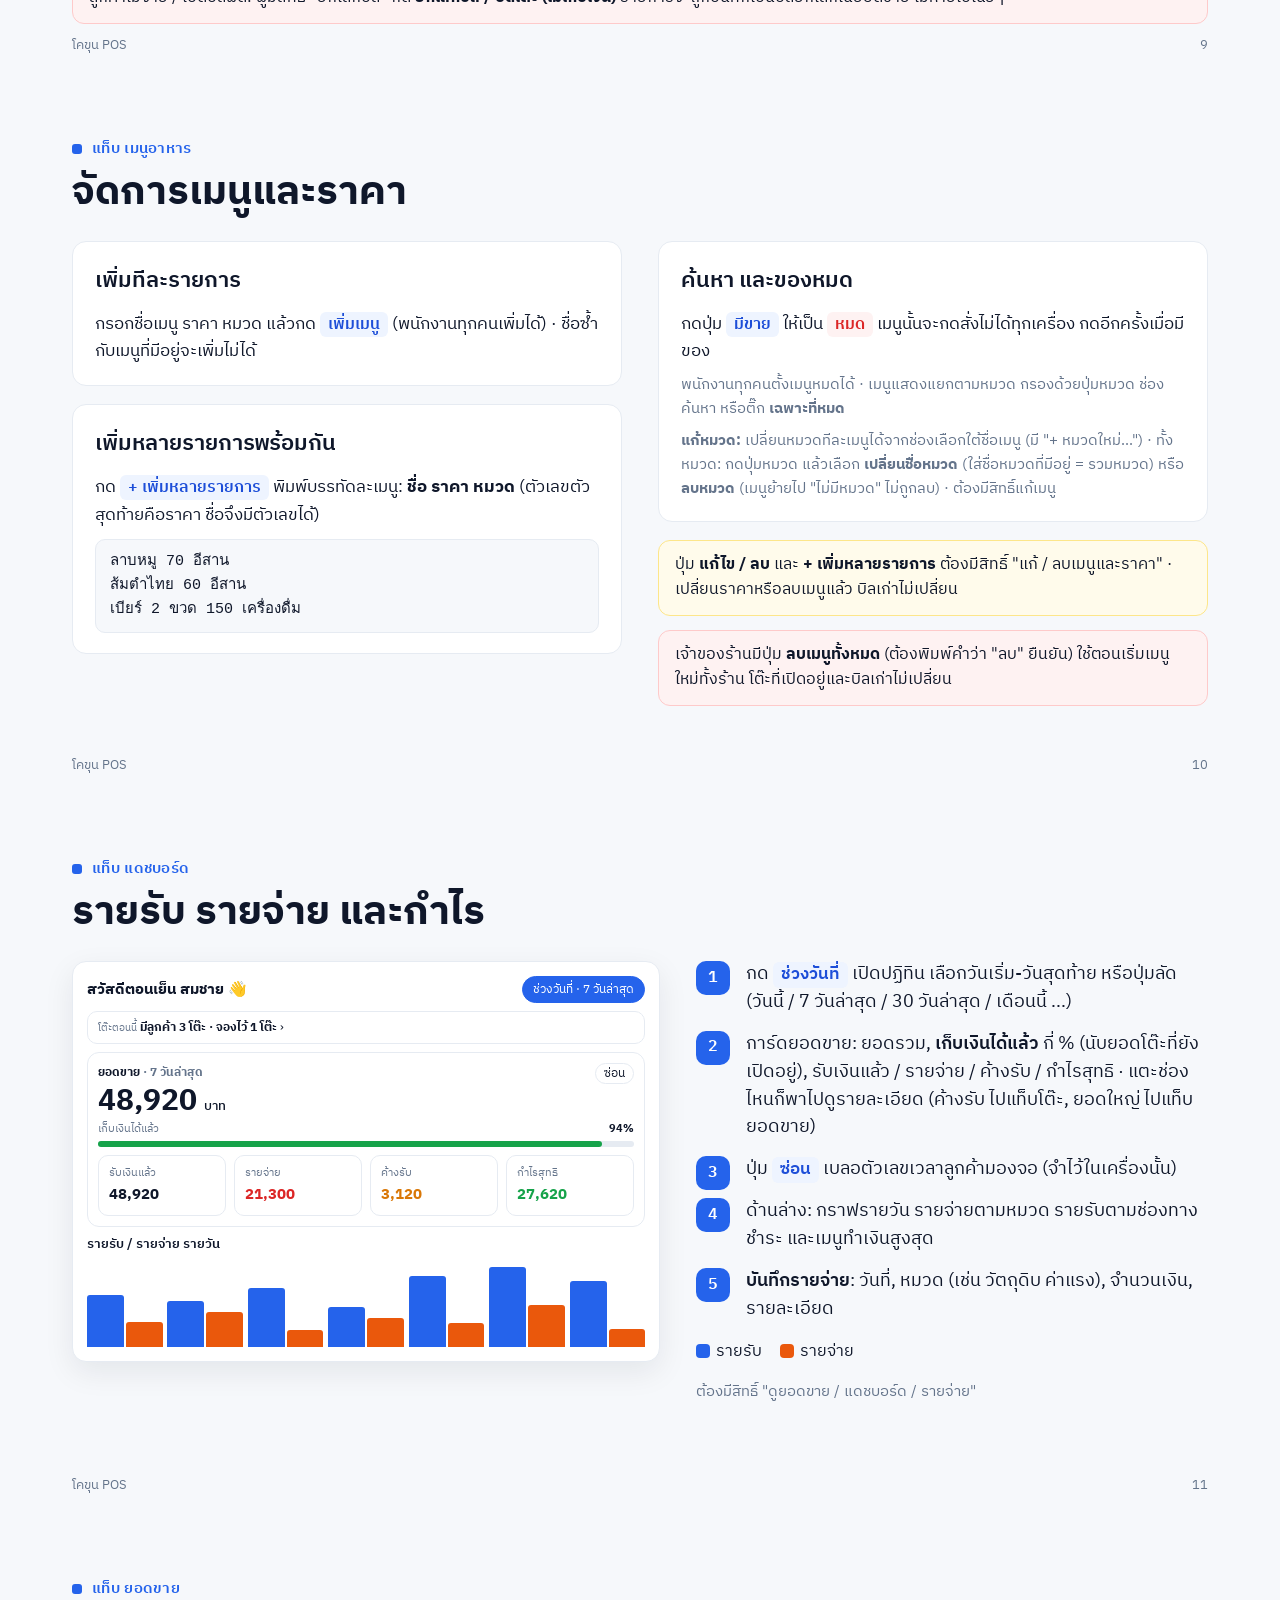
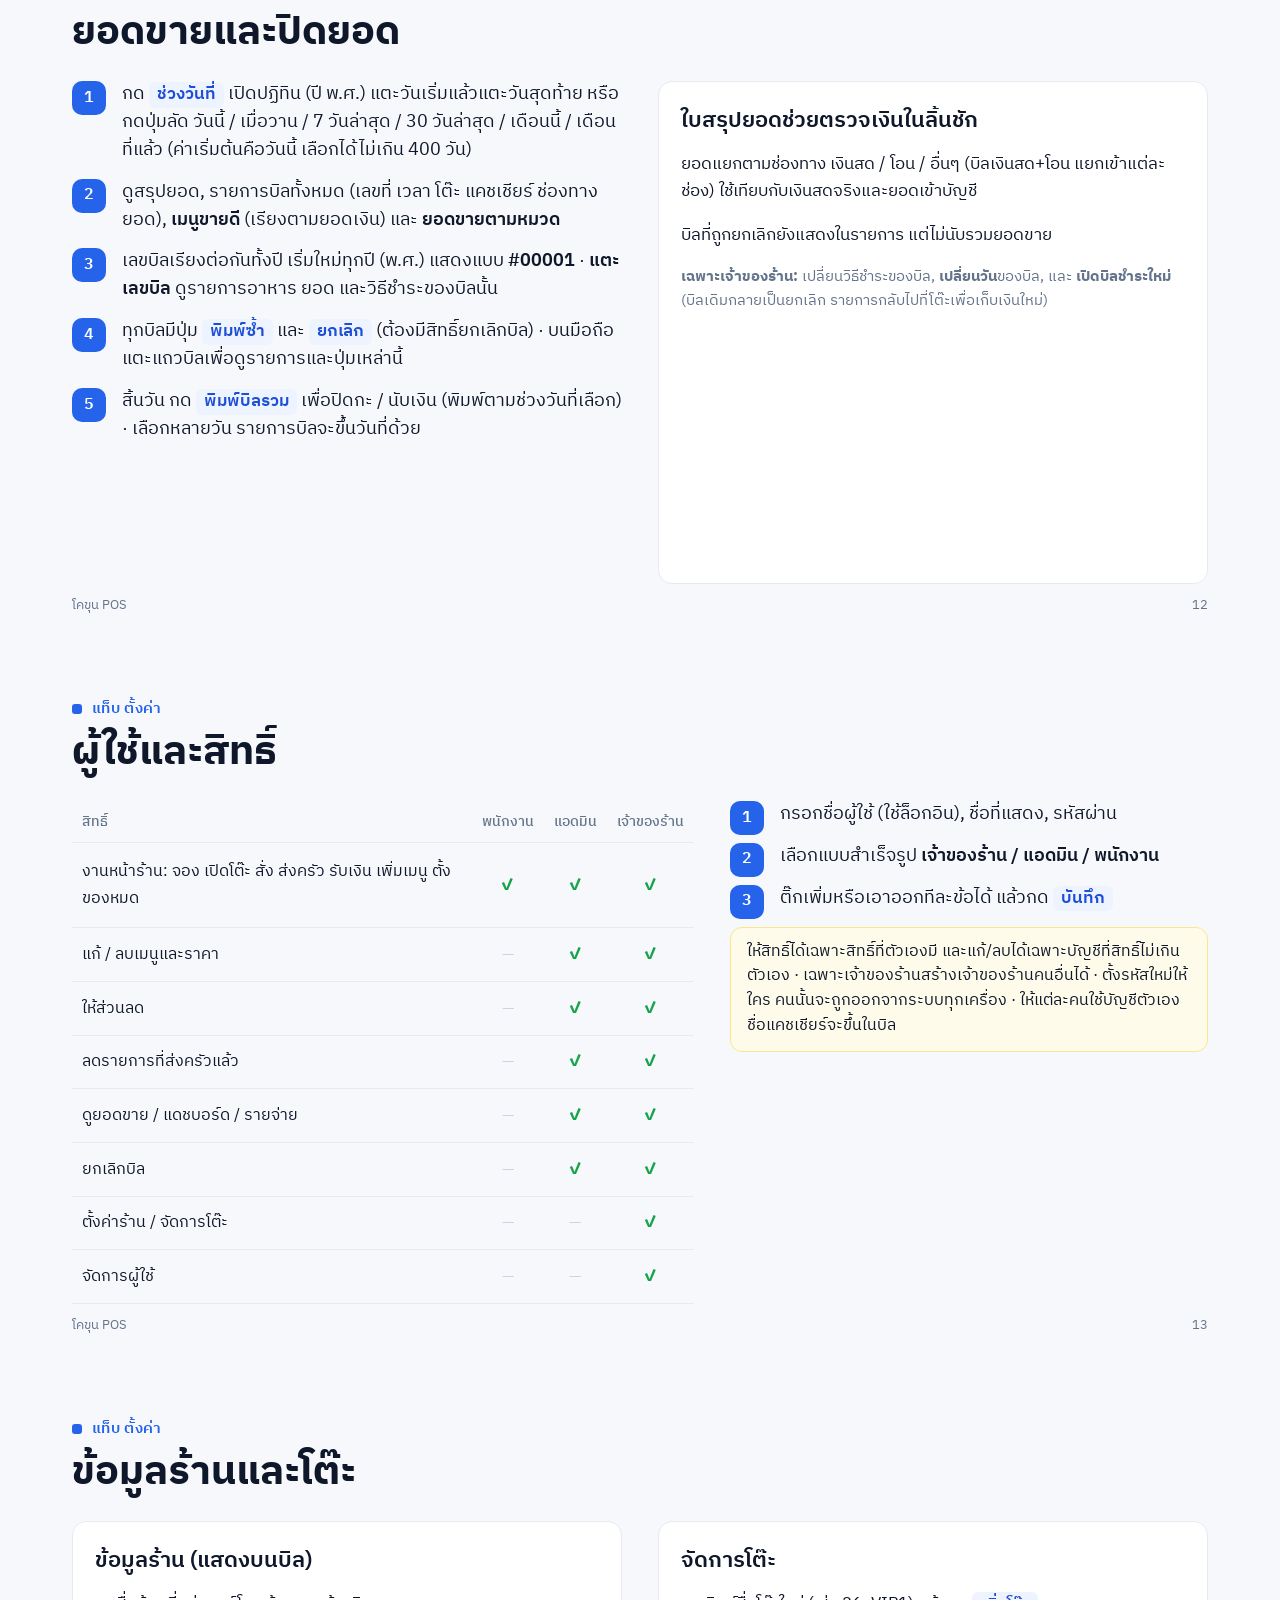
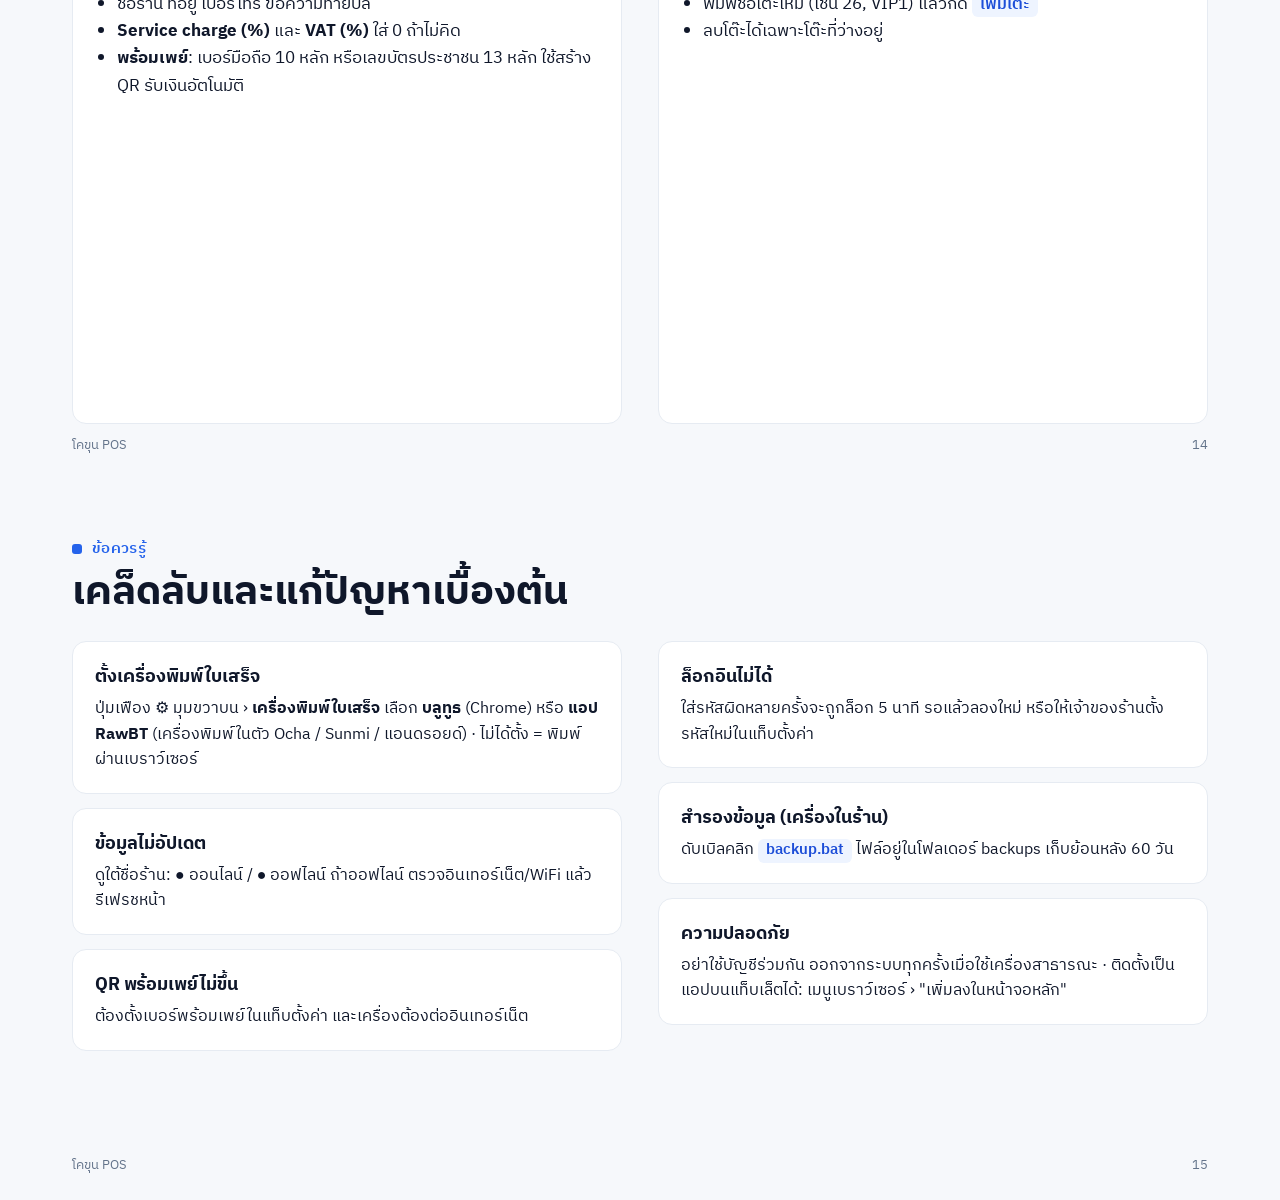
==== commit 00378e07: "Manual: dashboard greeting and money card, hide amounts Co-Authored-By: Claude Opus 5.5 <noreply@ant" ====
--- a/docs/slides.html
+++ b/docs/slides.html
@@ -377,12 +377,19 @@
   <div class="grid2" style="grid-template-columns:1.15fr 1fr">
     <div class="mock">
       <div class="mbody">
-        <div class="chips"><span class="chip on">ช่วงวันที่ · 7 วันล่าสุด</span></div>
-        <div class="stats">
-          <div class="stat"><i>รายรับ</i><b>฿48,920</b></div>
-          <div class="stat"><i>รายจ่าย</i><b>฿21,300</b></div>
-          <div class="stat"><i>กำไร</i><b>฿27,620</b></div>
-          <div class="stat"><i>บิล</i><b>164</b></div>
+        <div style="display:flex;justify-content:space-between;align-items:center"><b style="font-size:15px">สวัสดีตอนเย็น สมชาย 👋</b><span class="chip on">ช่วงวันที่ · 7 วันล่าสุด</span></div>
+        <div style="border:1px solid var(--line);border-radius:10px;padding:6px 10px;margin:8px 0;font-size:12px"><small class="muted">โต๊ะตอนนี้</small> <b>มีลูกค้า 3 โต๊ะ · จองไว้ 1 โต๊ะ</b> ›</div>
+        <div style="border:1px solid var(--line);border-radius:12px;padding:10px">
+          <div style="display:flex;justify-content:space-between;font-size:12px"><b>ยอดขาย <span class="muted">· 7 วันล่าสุด</span></b><span style="border:1px solid var(--line);border-radius:999px;padding:0 8px">ซ่อน</span></div>
+          <div style="font-size:30px;font-weight:700;line-height:1.2">48,920 <span style="font-size:13px;font-weight:500">บาท</span></div>
+          <div style="display:flex;justify-content:space-between;font-size:11px"><span class="muted">เก็บเงินได้แล้ว</span><b>94%</b></div>
+          <div style="height:6px;background:var(--line);border-radius:3px;margin:3px 0 8px"><div style="width:94%;height:100%;background:var(--free);border-radius:3px"></div></div>
+          <div class="stats" style="margin:0">
+            <div class="stat"><i>รับเงินแล้ว</i><b>48,920</b></div>
+            <div class="stat"><i>รายจ่าย</i><b style="color:var(--danger)">21,300</b></div>
+            <div class="stat"><i>ค้างรับ</i><b style="color:var(--resv)">3,120</b></div>
+            <div class="stat"><i>กำไรสุทธิ</i><b style="color:var(--free)">27,620</b></div>
+          </div>
         </div>
         <div style="font-weight:600;margin:6px 0 2px">รายรับ / รายจ่าย รายวัน</div>
         <div class="bars">
@@ -399,7 +406,9 @@
     <div>
       <ol class="steps">
         <li>กด <span class="k">ช่วงวันที่</span> เปิดปฏิทิน เลือกวันเริ่ม-วันสุดท้าย หรือปุ่มลัด (วันนี้ / 7 วันล่าสุด / 30 วันล่าสุด / เดือนนี้ ...)</li>
-        <li>ดูยอดรวม กราฟรายวัน รายจ่ายตามหมวด รายรับตามช่องทางชำระ และเมนูทำเงินสูงสุด</li>
+        <li>การ์ดยอดขาย: ยอดรวม, <b>เก็บเงินได้แล้ว</b> กี่ % (นับยอดโต๊ะที่ยังเปิดอยู่), รับเงินแล้ว / รายจ่าย / ค้างรับ / กำไรสุทธิ · แตะช่องไหนก็พาไปดูรายละเอียด (ค้างรับ ไปแท็บโต๊ะ, ยอดใหญ่ ไปแท็บยอดขาย)</li>
+        <li>ปุ่ม <span class="k">ซ่อน</span> เบลอตัวเลขเวลาลูกค้ามองจอ (จำไว้ในเครื่องนั้น)</li>
+        <li>ด้านล่าง: กราฟรายวัน รายจ่ายตามหมวด รายรับตามช่องทางชำระ และเมนูทำเงินสูงสุด</li>
         <li><b>บันทึกรายจ่าย</b>: วันที่, หมวด (เช่น วัตถุดิบ ค่าแรง), จำนวนเงิน, รายละเอียด</li>
       </ol>
       <div class="legend"><span><i style="background:var(--brand)"></i>รายรับ</span><span><i style="background:var(--exp)"></i>รายจ่าย</span></div>
